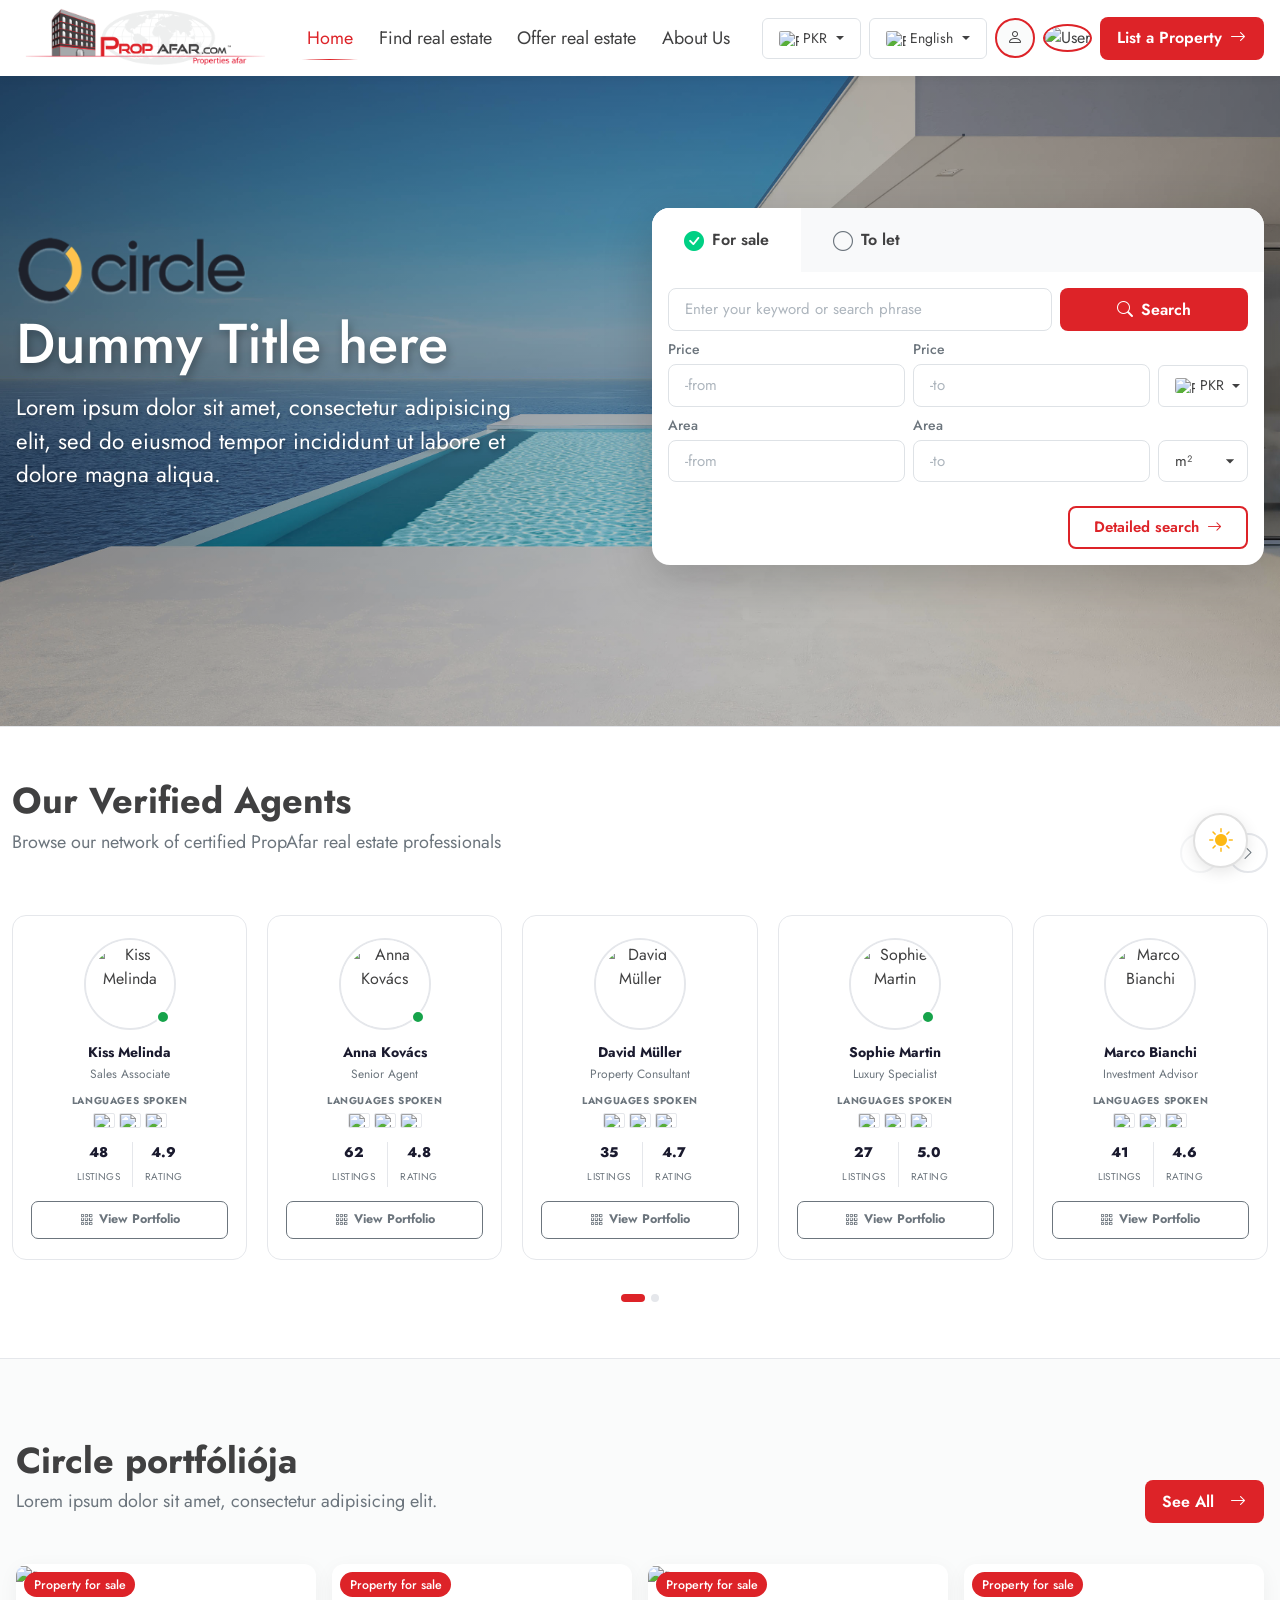
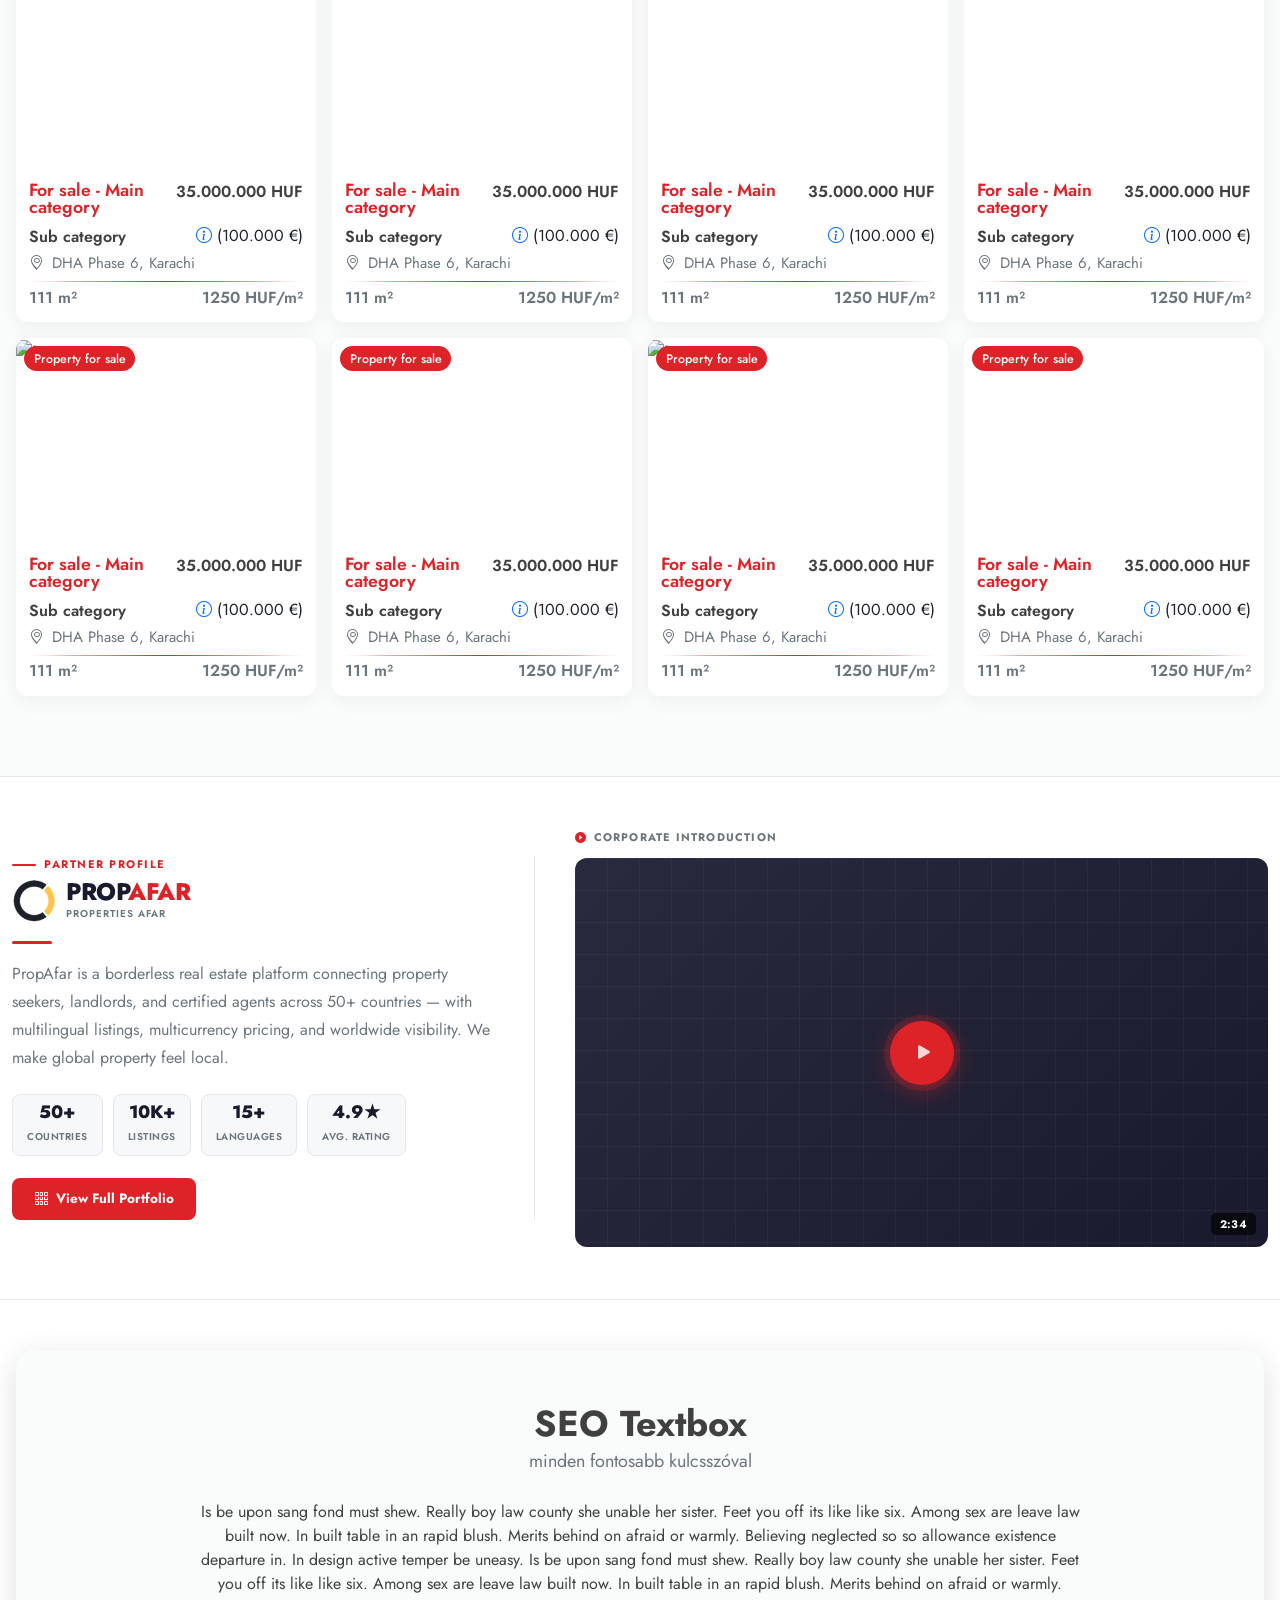
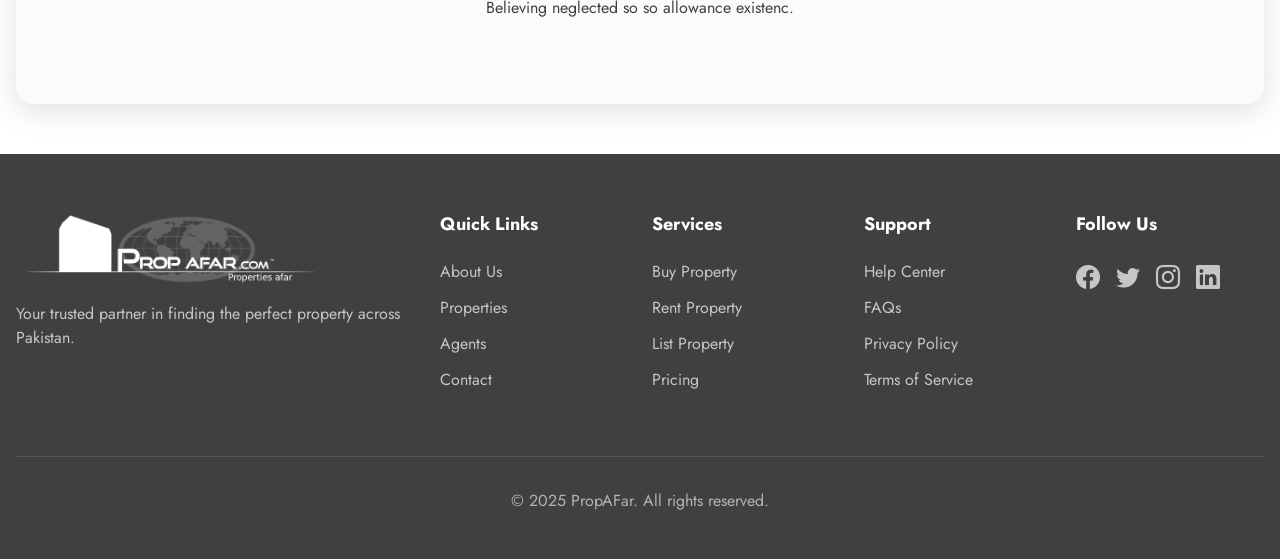
==== home-businesses.html @ f45fceda "first commit" ====
<!DOCTYPE html>
<html lang="en">
<head>
    <meta charset="UTF-8">
    <meta name="viewport" content="width=device-width, initial-scale=1.0">
    <title>PropAFar - Find Your Dream Property</title>
    <!-- Bootstrap 5.3.3 CSS -->
    <link href="https://cdn.jsdelivr.net/npm/bootstrap@5.3.3/dist/css/bootstrap.min.css" rel="stylesheet">
    <link rel="stylesheet" type="text/css" href="assets/css/style.css">
    <!-- Bootstrap Icons -->
    <link rel="stylesheet" href="https://cdn.jsdelivr.net/npm/bootstrap-icons@1.11.3/font/bootstrap-icons.min.css">
    <link rel="stylesheet" href="https://cdn.jsdelivr.net/npm/swiper@11/swiper-bundle.min.css"/>
</head>
<body>

    <!-- Navigation Bar -->
    <nav class="navbar navbar-expand-lg navbar-modern sticky-top">
        <div class="container-xxl px-3">
            <a class="navbar-brand" href="/">
                <img src="assets/images/footer_logo2.png" alt="PropAFar">
            </a>
            
            <button class="navbar-toggler" type="button" data-bs-toggle="collapse" data-bs-target="#navbarMain">
                <i class="bi bi-list fs-3"></i>
            </button>
            
            <div class="collapse navbar-collapse" id="navbarMain">
                <ul class="navbar-nav mx-auto">
                    <li class="nav-item">
                        <a class="nav-link active" href="index.html">Home</a>
                    </li>
                    <li class="nav-item">
                        <a class="nav-link" href="find-real-estate.html">Find real estate</a>
                    </li>
                    <li class="nav-item">
                        <a class="nav-link" href="offer-real-estate.html">Offer real estate</a>
                    </li>
                    <li class="nav-item">
                        <a class="nav-link" href="about-us.html">About Us</a>
                    </li>
                </ul>
                
                <div class="d-flex align-items-center justify-content-center gap-2 flex-wrap">
                    <div class="lang-currency-selector">
                        <div class="dropdown">
                            <button class="dropdown-toggle" type="button" data-bs-toggle="dropdown">
                                <img src="https://flagcdn.com/w40/pk.png" alt="PKR" class="flag-icon"> PKR
                            </button>
                            <ul class="dropdown-menu">
                                <li><a class="dropdown-item" href="#"><img src="https://flagcdn.com/w40/pk.png" alt="PKR" class="flag-icon me-2"> PKR</a></li>
                                <li><a class="dropdown-item" href="#"><img src="https://flagcdn.com/w40/us.png" alt="USD" class="flag-icon me-2"> USD</a></li>
                                <li><a class="dropdown-item" href="#"><img src="https://flagcdn.com/w40/ae.png" alt="AED" class="flag-icon me-2"> AED</a></li>
                            </ul>
                        </div>
                    </div>
                    
                    <div class="lang-currency-selector">
                        <div class="dropdown">
                            <button class="dropdown-toggle" type="button" data-bs-toggle="dropdown">
                                <img src="https://flagcdn.com/w40/us.png" alt="English" class="flag-icon"> English
                            </button>
                            <ul class="dropdown-menu">
                                <li><a class="dropdown-item" href="#"><img src="https://flagcdn.com/w40/us.png" alt="English" class="flag-icon me-2"> English</a></li>
                                <li><a class="dropdown-item" href="#"><img src="https://flagcdn.com/w40/pk.png" alt="Urdu" class="flag-icon me-2">German</a></li>
                                <li><a class="dropdown-item" href="#"><img src="https://flagcdn.com/w40/pk.png" alt="Urdu" class="flag-icon me-2">Hungarian</a></li>
                            </ul>
                        </div>
                    </div>
                    
                    <div class="dropdown">
                      <div class="user-icon" data-bs-toggle="dropdown" aria-expanded="false" role="button">
                          <i class="bi bi-person"></i>
                      </div>
                      <ul class="dropdown-menu dropdown-menu-end">
                          <li><a class="dropdown-item" href="" data-bs-toggle="modal" data-bs-target="#loginModal">Login</a></li>
                          <li><a class="dropdown-item" href="" data-bs-toggle="modal" data-bs-target="#signupModal">Sign up</a></li>
                      </ul>
                    </div>
                    <!-- User Dropdown - LOGGED IN -->
                    <div class="dropdown">
                        <div class="user-avatar-trigger" data-bs-toggle="dropdown" aria-expanded="false" role="button">
                            <img src="https://i.pravatar.cc/150?img=47" alt="User" class="user-img">
                        </div>
                        <ul class="dropdown-menu dropdown-menu-end">
                            <li class="dropdown-header">
                                <strong>Bianca Anderson</strong>
                                <small class="d-block text-muted">bianca@example.com</small>
                            </li>
                            <li><hr class="dropdown-divider"></li>
                            <li><a class="dropdown-item" href="#"><i class="bi bi-person me-2"></i>My Profile</a></li>
                            <li><a class="dropdown-item" href="#"><i class="bi bi-house-door me-2"></i>My Properties</a></li>
                            <li><a class="dropdown-item" href="#"><i class="bi bi-heart me-2"></i>Favorites</a></li>
                            <li><a class="dropdown-item" href="#"><i class="bi bi-gear me-2"></i>Settings</a></li>
                            <li><hr class="dropdown-divider"></li>
                            <li><a class="dropdown-item text-danger" href="#"><i class="bi bi-box-arrow-right me-2"></i>Logout</a></li>
                        </ul>
                    </div>
                    
                    <a href="#" class="btn btn-list-property">
                        List a Property
                        <i class="bi bi-arrow-right"></i>
                    </a>
                </div>
            </div>
        </div>
    </nav>
    <!-- Hero Section -->
    <section class="hero-section">
        <div class="hero-overlay"></div>
        <div class="container-xxl position-relative px-3">
            <div class="row align-items-center">
                <div class="col-lg-5">
                    <!-- Hero Titles -->
                    <div class="hero-content">
                        <img src="assets/images/company-logo.png" alt="company logo" class="img-fluid w-50">
                        <h1 class="hero-title">Dummy Title here</h1>
                        <p class="hero-subtitle">Lorem ipsum dolor sit amet, consectetur adipisicing elit, sed do eiusmod tempor incididunt ut labore et dolore magna aliqua. </p>
                    </div>
                </div>   
                <div class="col-lg-6 ms-auto"> 
                    <!-- Search Box -->
                    <div class="search-box-modern">
                        <!-- Radio Buttons HTML -->
                        <div class="search-tabs-modern">
                            <div class="tab-option">
                                <input type="radio" id="forSale" name="propertyType" value="sale" checked>
                                <label for="forSale">
                                    <span class="radio-icon">
                                        <i class="bi bi-check-circle-fill checked-icon"></i>
                                        <i class="bi bi-circle unchecked-icon"></i>
                                    </span>
                                    <span class="radio-text">For sale</span>
                                </label>
                            </div>
                            <div class="tab-option">
                                <input type="radio" id="toLet" name="propertyType" value="rent">
                                <label for="toLet">
                                    <span class="radio-icon">
                                        <i class="bi bi-check-circle-fill checked-icon"></i>
                                        <i class="bi bi-circle unchecked-icon"></i>
                                    </span>
                                    <span class="radio-text">To let</span>
                                </label>
                            </div>
                        </div>
                        
                        <!-- Search Form -->
                        <div class="search-form-container">
                            <div class="row g-2 align-items-end">
                                <!-- Keyword Search -->
                                <div class="col-8">
                                    <input type="text" class="form-control-search" placeholder="Enter your keyword or search phrase">
                                </div>
                                <!-- Search Button -->
                                <div class="col-4">
                                    <button class="btn-search-main">
                                        <i class="bi bi-search me-2"></i>
                                        Search
                                    </button>
                                </div>
                                <!-- Price From -->
                                <div class="col-lg-5 col-md-6 col-6">
                                    <label class="search-label">Price</label>
                                    <input type="text" class="form-control-search" placeholder="-from">
                                </div>
                                
                                <!-- Price To -->
                                <div class="col-lg-5 col-md-6 col-6">
                                    <label class="search-label">Price</label>
                                    <input type="text" class="form-control-search" placeholder="-to">
                                </div>
                                
                                <!-- Currency -->
                                <div class="col-lg-2 col-md-6 col-4">
                                    <div class="lang-currency-selector">
                                        <div class="dropdown w-100">
                                            <button class="dropdown-toggle w-100" type="button" data-bs-toggle="dropdown">
                                                <img src="https://flagcdn.com/w40/pk.png" alt="PKR" class="flag-icon"> PKR
                                            </button>
                                            <ul class="dropdown-menu">
                                                <li><a class="dropdown-item" href="#"><img src="https://flagcdn.com/w40/pk.png" alt="PKR" class="flag-icon me-2"> PKR</a></li>
                                                <li><a class="dropdown-item" href="#"><img src="https://flagcdn.com/w40/us.png" alt="USD" class="flag-icon me-2"> USD</a></li>
                                                <li><a class="dropdown-item" href="#"><img src="https://flagcdn.com/w40/ae.png" alt="AED" class="flag-icon me-2"> AED</a></li>
                                            </ul>
                                        </div>
                                    </div>
                                </div>
                                
                                <!-- Area From -->
                                <div class="col-lg-5 col-md-6 col-4">
                                    <label class="search-label">Area</label>
                                    <input type="text" class="form-control-search" placeholder="-from">
                                </div>
                                
                                <!-- Area To -->
                                <div class="col-lg-5 col-md-6 col-4">
                                    <label class="search-label">Area</label>
                                    <input type="text" class="form-control-search" placeholder="-to">
                                </div>
                                
                                <!-- Area Unit -->
                                <div class="col-lg-2 col-md-6 col-12">
                                    <select class="form-select-search">
                                        <option value="sqm">m²</option>
                                        <option value="sqft">ft²</option>
                                        <option value="yd">yd²</option>
                                        <option value="marla">Marla</option>
                                        <option value="kanal">Kanal</option>
                                    </select>
                                </div>
                                
                                
                            </div>
                            
                            <!-- Detailed Search Link -->
                            <div class="detailed-search-link">
                                <a href="#">
                                    Detailed search
                                    <i class="bi bi-arrow-right ms-2"></i>
                                </a>
                            </div>
                        </div>
                    </div>
                </div>
            </div>
        </div>
    </section>
    <!-- ═══════════════════════════════════════════
        AGENT SLIDER SECTION
    ═══════════════════════════════════════════ -->
    <section class="agents-section">
        <div class="container-xxl">
     
            <!-- Header -->
            <div class="agents-header">
                <div class="agents-header-left">
                    <h2 class="section-title mb-1">Our Verified Agents</h2>
                    <p class="section-subtitle mb-2 m-0">Browse our network of certified PropAfar real estate professionals</p>
                    <p></p>
                </div>
                <div class="slider-nav-btns">
                    <button class="slider-nav-btn" id="agentPrev" aria-label="Previous">
                        <i class="bi bi-chevron-left"></i>
                    </button>
                    <button class="slider-nav-btn" id="agentNext" aria-label="Next">
                        <i class="bi bi-chevron-right"></i>
                    </button>
                </div>
            </div>
     
            <!-- Slider -->
            <div class="slider-outer" id="sliderOuter">
                <div class="slider-track" id="sliderTrack">
     
                    <!-- Card 1 -->
                    <div class="agent-card">
                        <div class="agent-avatar-wrap">
                            <img src="https://i.pravatar.cc/150?img=47" class="agent-avatar" alt="Kiss Melinda">
                            <div class="agent-status" title="Online"></div>
                        </div>
                        <div class="agent-name">Kiss Melinda</div>
                        <div class="agent-role">Sales Associate</div>
                        <div class="lang-label">Languages spoken</div>
                        <div class="flag-strip">
                            <img src="https://flagcdn.com/w40/gb.png" class="flag-img" alt="EN">
                            <img src="https://flagcdn.com/w40/de.png" class="flag-img" alt="DE">
                            <img src="https://flagcdn.com/w40/hu.png" class="flag-img" alt="HU">
                        </div>
                        <div class="agent-stats">
                            <div class="stat-item"><span class="stat-num">48</span><span class="stat-txt">Listings</span></div>
                            <div class="stat-divider"></div>
                            <div class="stat-item"><span class="stat-num">4.9</span><span class="stat-txt">Rating</span></div>
                        </div>
                        <button class="btn-portfolio"><i class="bi bi-grid-3x3-gap"></i> View Portfolio</button>
                    </div>
     
                    <!-- Card 2 -->
                    <div class="agent-card">
                        <div class="agent-avatar-wrap">
                            <img src="https://i.pravatar.cc/150?img=32" class="agent-avatar" alt="Anna Kovács">
                            <div class="agent-status" title="Online"></div>
                        </div>
                        <div class="agent-name">Anna Kovács</div>
                        <div class="agent-role">Senior Agent</div>
                        <div class="lang-label">Languages spoken</div>
                        <div class="flag-strip">
                            <img src="https://flagcdn.com/w40/gb.png" class="flag-img" alt="EN">
                            <img src="https://flagcdn.com/w40/fr.png" class="flag-img" alt="FR">
                            <img src="https://flagcdn.com/w40/hu.png" class="flag-img" alt="HU">
                        </div>
                        <div class="agent-stats">
                            <div class="stat-item"><span class="stat-num">62</span><span class="stat-txt">Listings</span></div>
                            <div class="stat-divider"></div>
                            <div class="stat-item"><span class="stat-num">4.8</span><span class="stat-txt">Rating</span></div>
                        </div>
                        <button class="btn-portfolio"><i class="bi bi-grid-3x3-gap"></i> View Portfolio</button>
                    </div>
     
                    <!-- Card 3 -->
                    <div class="agent-card">
                        <div class="agent-avatar-wrap">
                            <img src="https://i.pravatar.cc/150?img=15" class="agent-avatar" alt="David Müller">
                        </div>
                        <div class="agent-name">David Müller</div>
                        <div class="agent-role">Property Consultant</div>
                        <div class="lang-label">Languages spoken</div>
                        <div class="flag-strip">
                            <img src="https://flagcdn.com/w40/gb.png" class="flag-img" alt="EN">
                            <img src="https://flagcdn.com/w40/de.png" class="flag-img" alt="DE">
                            <img src="https://flagcdn.com/w40/at.png" class="flag-img" alt="AT">
                        </div>
                        <div class="agent-stats">
                            <div class="stat-item"><span class="stat-num">35</span><span class="stat-txt">Listings</span></div>
                            <div class="stat-divider"></div>
                            <div class="stat-item"><span class="stat-num">4.7</span><span class="stat-txt">Rating</span></div>
                        </div>
                        <button class="btn-portfolio"><i class="bi bi-grid-3x3-gap"></i> View Portfolio</button>
                    </div>
     
                    <!-- Card 4 -->
                    <div class="agent-card">
                        <div class="agent-avatar-wrap">
                            <img src="https://i.pravatar.cc/150?img=25" class="agent-avatar" alt="Sophie Martin">
                            <div class="agent-status" title="Online"></div>
                        </div>
                        <div class="agent-name">Sophie Martin</div>
                        <div class="agent-role">Luxury Specialist</div>
                        <div class="lang-label">Languages spoken</div>
                        <div class="flag-strip">
                            <img src="https://flagcdn.com/w40/fr.png" class="flag-img" alt="FR">
                            <img src="https://flagcdn.com/w40/gb.png" class="flag-img" alt="EN">
                            <img src="https://flagcdn.com/w40/es.png" class="flag-img" alt="ES">
                        </div>
                        <div class="agent-stats">
                            <div class="stat-item"><span class="stat-num">27</span><span class="stat-txt">Listings</span></div>
                            <div class="stat-divider"></div>
                            <div class="stat-item"><span class="stat-num">5.0</span><span class="stat-txt">Rating</span></div>
                        </div>
                        <button class="btn-portfolio"><i class="bi bi-grid-3x3-gap"></i> View Portfolio</button>
                    </div>
     
                    <!-- Card 5 -->
                    <div class="agent-card">
                        <div class="agent-avatar-wrap">
                            <img src="https://i.pravatar.cc/150?img=60" class="agent-avatar" alt="Marco Bianchi">
                        </div>
                        <div class="agent-name">Marco Bianchi</div>
                        <div class="agent-role">Investment Advisor</div>
                        <div class="lang-label">Languages spoken</div>
                        <div class="flag-strip">
                            <img src="https://flagcdn.com/w40/it.png" class="flag-img" alt="IT">
                            <img src="https://flagcdn.com/w40/gb.png" class="flag-img" alt="EN">
                            <img src="https://flagcdn.com/w40/de.png" class="flag-img" alt="DE">
                        </div>
                        <div class="agent-stats">
                            <div class="stat-item"><span class="stat-num">41</span><span class="stat-txt">Listings</span></div>
                            <div class="stat-divider"></div>
                            <div class="stat-item"><span class="stat-num">4.6</span><span class="stat-txt">Rating</span></div>
                        </div>
                        <button class="btn-portfolio"><i class="bi bi-grid-3x3-gap"></i> View Portfolio</button>
                    </div>
     
                    <!-- Card 6 -->
                    <div class="agent-card">
                        <div class="agent-avatar-wrap">
                            <img src="https://i.pravatar.cc/150?img=44" class="agent-avatar" alt="Lena Schmidt">
                            <div class="agent-status" title="Online"></div>
                        </div>
                        <div class="agent-name">Lena Schmidt</div>
                        <div class="agent-role">Rental Specialist</div>
                        <div class="lang-label">Languages spoken</div>
                        <div class="flag-strip">
                            <img src="https://flagcdn.com/w40/de.png" class="flag-img" alt="DE">
                            <img src="https://flagcdn.com/w40/gb.png" class="flag-img" alt="EN">
                            <img src="https://flagcdn.com/w40/nl.png" class="flag-img" alt="NL">
                        </div>
                        <div class="agent-stats">
                            <div class="stat-item"><span class="stat-num">53</span><span class="stat-txt">Listings</span></div>
                            <div class="stat-divider"></div>
                            <div class="stat-item"><span class="stat-num">4.8</span><span class="stat-txt">Rating</span></div>
                        </div>
                        <button class="btn-portfolio"><i class="bi bi-grid-3x3-gap"></i> View Portfolio</button>
                    </div>
     
                    <!-- Card 7 -->
                    <div class="agent-card">
                        <div class="agent-avatar-wrap">
                            <img src="https://i.pravatar.cc/150?img=11" class="agent-avatar" alt="James Walker">
                        </div>
                        <div class="agent-name">James Walker</div>
                        <div class="agent-role">Commercial Agent</div>
                        <div class="lang-label">Languages spoken</div>
                        <div class="flag-strip">
                            <img src="https://flagcdn.com/w40/gb.png" class="flag-img" alt="EN">
                            <img src="https://flagcdn.com/w40/us.png" class="flag-img" alt="US">
                            <img src="https://flagcdn.com/w40/au.png" class="flag-img" alt="AU">
                        </div>
                        <div class="agent-stats">
                            <div class="stat-item"><span class="stat-num">19</span><span class="stat-txt">Listings</span></div>
                            <div class="stat-divider"></div>
                            <div class="stat-item"><span class="stat-num">4.9</span><span class="stat-txt">Rating</span></div>
                        </div>
                        <button class="btn-portfolio"><i class="bi bi-grid-3x3-gap"></i> View Portfolio</button>
                    </div>
     
                    <!-- Card 8 -->
                    <div class="agent-card">
                        <div class="agent-avatar-wrap">
                            <img src="https://i.pravatar.cc/150?img=38" class="agent-avatar" alt="Marta López">
                            <div class="agent-status" title="Online"></div>
                        </div>
                        <div class="agent-name">Marta López</div>
                        <div class="agent-role">Residential Expert</div>
                        <div class="lang-label">Languages spoken</div>
                        <div class="flag-strip">
                            <img src="https://flagcdn.com/w40/es.png" class="flag-img" alt="ES">
                            <img src="https://flagcdn.com/w40/gb.png" class="flag-img" alt="EN">
                            <img src="https://flagcdn.com/w40/pt.png" class="flag-img" alt="PT">
                        </div>
                        <div class="agent-stats">
                            <div class="stat-item"><span class="stat-num">74</span><span class="stat-txt">Listings</span></div>
                            <div class="stat-divider"></div>
                            <div class="stat-item"><span class="stat-num">4.7</span><span class="stat-txt">Rating</span></div>
                        </div>
                        <button class="btn-portfolio"><i class="bi bi-grid-3x3-gap"></i> View Portfolio</button>
                    </div>
     
                </div><!-- /slider-track -->
            </div><!-- /slider-outer -->
     
            <!-- Dots -->
            <div class="slider-dots" id="sliderDots"></div>
     
        </div>
    </section>
    <!-- SALE NEAR BY -->
    <section class="properties-section">
        <div class="container-xxl px-3">
          <div class="row align-items-center">
            <div class="col-lg-8">
              <div class="mb-3 mb-lg-5">
                <h2 class="section-title mb-1">Circle portfóliója</h2>
                <p class="section-subtitle mb-2 m-0">Lorem ipsum dolor sit amet, consectetur adipisicing elit.</p>
              </div>
            </div>
            <div class="col-lg-4">
              <button class="btn btn-list-property ms-auto mb-4 mb-lg-0">
                See All <i class="bi bi-arrow-right ms-2"></i>
              </button>
            </div>
            <div class="col-lg-12 set-navtabs-cards">
                <div class="row g-3">
                    <div class="col-lg-3 col-md-6">
                                <div class="property-card">
                                    <!-- Image/Video Container -->
                                    <div class="property-image" data-bs-toggle="tooltip" title="Spacious family home with garden, garage, and stunning mountain view nearby">
                                            <!-- Main Image -->
                                            <img src="https://images.unsplash.com/photo-1600596542815-ffad4c1539a9?w=600&h=400&fit=crop" 
                                                 alt="Property" 
                                                 class="property-main-image">
                                            
                                            <!-- Video (Hidden by default, shows on hover if available) -->
                                            <!-- <video class="property-video" muted loop playsinline>
                                                <source src="assets/videos/dummy-video.mp4" type="video/mp4">
                                            </video> -->
                                            
                                            <span class="property-badge">Property for sale</span>
                                            
                                            <!-- Action Icons (Top Right) -->
                                            <div class="property-actions">
                                                <!-- Favorite Icon -->
                                                <button type="button" class="property-action-btn favorite-btn" 
                                                        data-property-id="1" 
                                                        data-bs-toggle="tooltip" 
                                                        data-bs-placement="left" 
                                                        title="Add to favorites">
                                                    <i class="bi bi-heart-fill"></i>
                                                </button>
                                                
                                                <!-- Notification Icon -->
                                                <button type="button" class="property-action-btn notify-btn" 
                                                        data-property-id="1"
                                                        data-bs-toggle="tooltip" 
                                                        data-bs-placement="left" 
                                                        title="Notify me for similar">
                                                    <i class="bi bi-bell"></i>
                                                </button>
                                                
                                                <!-- Compare Icon -->
                                                <button type="button" class="property-action-btn compare-btn" 
                                                        data-property-id="1"
                                                        data-bs-toggle="tooltip" 
                                                        data-bs-placement="left" 
                                                        title="Add to compare">
                                                    <i class="bi bi-arrow-left-right"></i>
                                                </button>
                                            </div>
                                            
                                            <!-- Video Play Icon (Shows if video is available) -->
                                            <div class="video-play-icon" style="display: none;">
                                                <i class="bi bi-play-circle-fill"></i>
                                            </div>
                                    </div>
                                    <a href="#" class="property-link">   
                                        <div class="property-content">
                                            <div class="d-flex justify-content-between">
                                                <div class="property-price">For sale - Main category</div>
                                                <h3 class="property-title mb-0">35.000.000&nbsp;HUF</h3>
                                            </div>
                                            <div class="d-flex align-items-center justify-content-between mt-2">
                                                <!-- Title with tooltip for long text (70+ characters) -->
                                                <h3 class="property-title mb-0 property-subtitle" 
                                                    data-bs-toggle="tooltip" 
                                                    data-bs-placement="top" 
                                                    title="">
                                                    Sub category
                                                </h3>
                                                <p class="mb-0 text-dark">
                                                    <i class="bi bi-info-circle text-primary" 
                                                       data-bs-toggle="tooltip" 
                                                       data-bs-placement="top" 
                                                       title="Original Price"></i> 
                                                    (100.000 €)
                                                </p>
                                            </div>
                                            <div class="property-location mt-1">
                                                <i class="bi bi-geo-alt"></i>
                                                DHA Phase 6, Karachi
                                            </div>
                                            <div class="property-features">
                                                <div class="property-feature fs-6 fw-semibold">
                                                    111 m²
                                                </div>
                                                <div class="property-feature fs-6 fw-semibold">
                                                    1250 HUF/m²
                                                </div>
                                            </div>
                                        </div>
                                    </a>
                                </div>
                    </div>
                            
                            <div class="col-lg-3 col-md-6">
                                <div class="property-card">
                                    <!-- Image/Video Container -->
                                    <div class="property-image" data-bs-toggle="tooltip" title="Spacious family home with garden, garage, and stunning mountain view nearby">
                                            <!-- Main Image -->
                                            <!-- <img src="https://images.unsplash.com/photo-1600596542815-ffad4c1539a9?w=600&h=400&fit=crop" 
                                                 alt="Property" 
                                                 class="property-main-image"> -->
                                            
                                            <!-- Video (Hidden by default, shows on hover if available) -->
                                            <video class="property-video" muted loop playsinline>
                                                <source src="assets/videos/dummy-video.mp4" type="video/mp4">
                                            </video>
                                            
                                            <span class="property-badge">Property for sale</span>
                                            
                                            <!-- Action Icons (Top Right) -->
                                            <div class="property-actions">
                                                <!-- Favorite Icon -->
                                                <button type="button" class="property-action-btn favorite-btn" 
                                                        data-property-id="1" 
                                                        data-bs-toggle="tooltip" 
                                                        data-bs-placement="left" 
                                                        title="Add to favorites">
                                                    <i class="bi bi-heart-fill"></i>
                                                </button>
                                                
                                                <!-- Notification Icon -->
                                                <button type="button" class="property-action-btn notify-btn" 
                                                        data-property-id="1"
                                                        data-bs-toggle="tooltip" 
                                                        data-bs-placement="left" 
                                                        title="Notify me for similar">
                                                    <i class="bi bi-bell"></i>
                                                </button>
                                                
                                                <!-- Compare Icon -->
                                                <button type="button" class="property-action-btn compare-btn" 
                                                        data-property-id="1"
                                                        data-bs-toggle="tooltip" 
                                                        data-bs-placement="left" 
                                                        title="Add to compare">
                                                    <i class="bi bi-arrow-left-right"></i>
                                                </button>
                                            </div>
                                            
                                            <!-- Video Play Icon (Shows if video is available) -->
                                            <div class="video-play-icon" style="display: none;">
                                                <i class="bi bi-play-circle-fill"></i>
                                            </div>
                                    </div>
                                    <a href="#" class="property-link">    
                                        <div class="property-content">
                                            <div class="d-flex justify-content-between">
                                                <div class="property-price">For sale - Main category</div>
                                                <h3 class="property-title mb-0">35.000.000&nbsp;HUF</h3>
                                            </div>
                                            <div class="d-flex align-items-center justify-content-between mt-2">
                                                <!-- Title with tooltip for long text (70+ characters) -->
                                                <h3 class="property-title mb-0 property-subtitle" 
                                                    data-bs-toggle="tooltip" 
                                                    data-bs-placement="top" 
                                                    title="">
                                                    Sub category
                                                </h3>
                                                <p class="mb-0 text-dark">
                                                    <i class="bi bi-info-circle text-primary" 
                                                       data-bs-toggle="tooltip" 
                                                       data-bs-placement="top" 
                                                       title="Original Price"></i> 
                                                    (100.000 €)
                                                </p>
                                            </div>
                                            <div class="property-location mt-1">
                                                <i class="bi bi-geo-alt"></i>
                                                DHA Phase 6, Karachi
                                            </div>
                                            <div class="property-features">
                                                <div class="property-feature fs-6 fw-semibold">
                                                    111 m²
                                                </div>
                                                <div class="property-feature fs-6 fw-semibold">
                                                    1250 HUF/m²
                                                </div>
                                            </div>
                                        </div>
                                    </a>
                                </div>
                            </div>
                            
                            <div class="col-lg-3 col-md-6">
                                <div class="property-card">
                                    <!-- Image/Video Container -->
                                    <div class="property-image" data-bs-toggle="tooltip" title="Spacious family home with garden, garage, and stunning mountain view nearby">
                                            <!-- Main Image -->
                                            <img src="https://images.unsplash.com/photo-1600596542815-ffad4c1539a9?w=600&h=400&fit=crop" 
                                                 alt="Property" 
                                                 class="property-main-image">
                                            
                                            <!-- Video (Hidden by default, shows on hover if available) -->
                                            <!-- <video class="property-video" muted loop playsinline>
                                                <source src="assets/videos/dummy-video.mp4" type="video/mp4">
                                            </video> -->
                                            
                                            <span class="property-badge">Property for sale</span>
                                            
                                            <!-- Action Icons (Top Right) -->
                                            <div class="property-actions">
                                                <!-- Favorite Icon -->
                                                <button type="button" class="property-action-btn favorite-btn" 
                                                        data-property-id="1" 
                                                        data-bs-toggle="tooltip" 
                                                        data-bs-placement="left" 
                                                        title="Add to favorites">
                                                    <i class="bi bi-heart-fill"></i>
                                                </button>
                                                
                                                <!-- Notification Icon -->
                                                <button type="button" class="property-action-btn notify-btn" 
                                                        data-property-id="1"
                                                        data-bs-toggle="tooltip" 
                                                        data-bs-placement="left" 
                                                        title="Notify me for similar">
                                                    <i class="bi bi-bell"></i>
                                                </button>
                                                
                                                <!-- Compare Icon -->
                                                <button type="button" class="property-action-btn compare-btn" 
                                                        data-property-id="1"
                                                        data-bs-toggle="tooltip" 
                                                        data-bs-placement="left" 
                                                        title="Add to compare">
                                                    <i class="bi bi-arrow-left-right"></i>
                                                </button>
                                            </div>
                                            
                                            <!-- Video Play Icon (Shows if video is available) -->
                                            <div class="video-play-icon" style="display: none;">
                                                <i class="bi bi-play-circle-fill"></i>
                                            </div>
                                    </div>
                                    <a href="#" class="property-link">   
                                        <div class="property-content">
                                            <div class="d-flex justify-content-between">
                                                <div class="property-price">For sale - Main category</div>
                                                <h3 class="property-title mb-0">35.000.000&nbsp;HUF</h3>
                                            </div>
                                            <div class="d-flex align-items-center justify-content-between mt-2">
                                                <!-- Title with tooltip for long text (70+ characters) -->
                                                <h3 class="property-title mb-0 property-subtitle" 
                                                    data-bs-toggle="tooltip" 
                                                    data-bs-placement="top" 
                                                    title="">
                                                    Sub category
                                                </h3>
                                                <p class="mb-0 text-dark">
                                                    <i class="bi bi-info-circle text-primary" 
                                                       data-bs-toggle="tooltip" 
                                                       data-bs-placement="top" 
                                                       title="Original Price"></i> 
                                                    (100.000 €)
                                                </p>
                                            </div>
                                            <div class="property-location mt-1">
                                                <i class="bi bi-geo-alt"></i>
                                                DHA Phase 6, Karachi
                                            </div>
                                            <div class="property-features">
                                                <div class="property-feature fs-6 fw-semibold">
                                                    111 m²
                                                </div>
                                                <div class="property-feature fs-6 fw-semibold">
                                                    1250 HUF/m²
                                                </div>
                                            </div>
                                        </div>
                                    </a>
                                </div>
                            </div>
                            
                            <div class="col-lg-3 col-md-6">
                                <div class="property-card">
                                    <!-- Image/Video Container -->
                                    <div class="property-image" data-bs-toggle="tooltip" title="Spacious family home with garden, garage, and stunning mountain view nearby">
                                            <!-- Main Image -->
                                            <!-- <img src="https://images.unsplash.com/photo-1600596542815-ffad4c1539a9?w=600&h=400&fit=crop" 
                                                 alt="Property" 
                                                 class="property-main-image"> -->
                                            
                                            <!-- Video (Hidden by default, shows on hover if available) -->
                                            <video class="property-video" muted loop playsinline>
                                                <source src="assets/videos/dummy-video.mp4" type="video/mp4">
                                            </video>
                                            
                                            <span class="property-badge">Property for sale</span>
                                            
                                            <!-- Action Icons (Top Right) -->
                                            <div class="property-actions">
                                                <!-- Favorite Icon -->
                                                <button type="button" class="property-action-btn favorite-btn" 
                                                        data-property-id="1" 
                                                        data-bs-toggle="tooltip" 
                                                        data-bs-placement="left" 
                                                        title="Add to favorites">
                                                    <i class="bi bi-heart-fill"></i>
                                                </button>
                                                
                                                <!-- Notification Icon -->
                                                <button type="button" class="property-action-btn notify-btn" 
                                                        data-property-id="1"
                                                        data-bs-toggle="tooltip" 
                                                        data-bs-placement="left" 
                                                        title="Notify me for similar">
                                                    <i class="bi bi-bell"></i>
                                                </button>
                                                
                                                <!-- Compare Icon -->
                                                <button type="button" class="property-action-btn compare-btn" 
                                                        data-property-id="1"
                                                        data-bs-toggle="tooltip" 
                                                        data-bs-placement="left" 
                                                        title="Add to compare">
                                                    <i class="bi bi-arrow-left-right"></i>
                                                </button>
                                            </div>
                                            
                                            <!-- Video Play Icon (Shows if video is available) -->
                                            <div class="video-play-icon" style="display: none;">
                                                <i class="bi bi-play-circle-fill"></i>
                                            </div>
                                    </div>
                                    <a href="#" class="property-link">    
                                        <div class="property-content">
                                            <div class="d-flex justify-content-between">
                                                <div class="property-price">For sale - Main category</div>
                                                <h3 class="property-title mb-0">35.000.000&nbsp;HUF</h3>
                                            </div>
                                            <div class="d-flex align-items-center justify-content-between mt-2">
                                                <!-- Title with tooltip for long text (70+ characters) -->
                                                <h3 class="property-title mb-0 property-subtitle" 
                                                    data-bs-toggle="tooltip" 
                                                    data-bs-placement="top" 
                                                    title="">
                                                    Sub category
                                                </h3>
                                                <p class="mb-0 text-dark">
                                                    <i class="bi bi-info-circle text-primary" 
                                                       data-bs-toggle="tooltip" 
                                                       data-bs-placement="top" 
                                                       title="Original Price"></i> 
                                                    (100.000 €)
                                                </p>
                                            </div>
                                            <div class="property-location mt-1">
                                                <i class="bi bi-geo-alt"></i>
                                                DHA Phase 6, Karachi
                                            </div>
                                            <div class="property-features">
                                                <div class="property-feature fs-6 fw-semibold">
                                                    111 m²
                                                </div>
                                                <div class="property-feature fs-6 fw-semibold">
                                                    1250 HUF/m²
                                                </div>
                                            </div>
                                        </div>
                                    </a>
                                </div>
                            </div>

                            <div class="col-lg-3 col-md-6">
                                <div class="property-card">
                                    <!-- Image/Video Container -->
                                    <div class="property-image" data-bs-toggle="tooltip" title="Spacious family home with garden, garage, and stunning mountain view nearby">
                                            <!-- Main Image -->
                                            <img src="https://images.unsplash.com/photo-1600596542815-ffad4c1539a9?w=600&h=400&fit=crop" 
                                                 alt="Property" 
                                                 class="property-main-image">
                                            
                                            <!-- Video (Hidden by default, shows on hover if available) -->
                                            <!-- <video class="property-video" muted loop playsinline>
                                                <source src="assets/videos/dummy-video.mp4" type="video/mp4">
                                            </video> -->
                                            
                                            <span class="property-badge">Property for sale</span>
                                            
                                            <!-- Action Icons (Top Right) -->
                                            <div class="property-actions">
                                                <!-- Favorite Icon -->
                                                <button type="button" class="property-action-btn favorite-btn" 
                                                        data-property-id="1" 
                                                        data-bs-toggle="tooltip" 
                                                        data-bs-placement="left" 
                                                        title="Add to favorites">
                                                    <i class="bi bi-heart-fill"></i>
                                                </button>
                                                
                                                <!-- Notification Icon -->
                                                <button type="button" class="property-action-btn notify-btn" 
                                                        data-property-id="1"
                                                        data-bs-toggle="tooltip" 
                                                        data-bs-placement="left" 
                                                        title="Notify me for similar">
                                                    <i class="bi bi-bell"></i>
                                                </button>
                                                
                                                <!-- Compare Icon -->
                                                <button type="button" class="property-action-btn compare-btn" 
                                                        data-property-id="1"
                                                        data-bs-toggle="tooltip" 
                                                        data-bs-placement="left" 
                                                        title="Add to compare">
                                                    <i class="bi bi-arrow-left-right"></i>
                                                </button>
                                            </div>
                                            
                                            <!-- Video Play Icon (Shows if video is available) -->
                                            <div class="video-play-icon" style="display: none;">
                                                <i class="bi bi-play-circle-fill"></i>
                                            </div>
                                    </div>
                                    <a href="#" class="property-link">   
                                        <div class="property-content">
                                            <div class="d-flex justify-content-between">
                                                <div class="property-price">For sale - Main category</div>
                                                <h3 class="property-title mb-0">35.000.000&nbsp;HUF</h3>
                                            </div>
                                            <div class="d-flex align-items-center justify-content-between mt-2">
                                                <!-- Title with tooltip for long text (70+ characters) -->
                                                <h3 class="property-title mb-0 property-subtitle" 
                                                    data-bs-toggle="tooltip" 
                                                    data-bs-placement="top" 
                                                    title="">
                                                    Sub category
                                                </h3>
                                                <p class="mb-0 text-dark">
                                                    <i class="bi bi-info-circle text-primary" 
                                                       data-bs-toggle="tooltip" 
                                                       data-bs-placement="top" 
                                                       title="Original Price"></i> 
                                                    (100.000 €)
                                                </p>
                                            </div>
                                            <div class="property-location mt-1">
                                                <i class="bi bi-geo-alt"></i>
                                                DHA Phase 6, Karachi
                                            </div>
                                            <div class="property-features">
                                                <div class="property-feature fs-6 fw-semibold">
                                                    111 m²
                                                </div>
                                                <div class="property-feature fs-6 fw-semibold">
                                                    1250 HUF/m²
                                                </div>
                                            </div>
                                        </div>
                                    </a>
                                </div>
                            </div>
                            
                            <div class="col-lg-3 col-md-6">
                                <div class="property-card">
                                    <!-- Image/Video Container -->
                                    <div class="property-image" data-bs-toggle="tooltip" title="Spacious family home with garden, garage, and stunning mountain view nearby">
                                            <!-- Main Image -->
                                            <!-- <img src="https://images.unsplash.com/photo-1600596542815-ffad4c1539a9?w=600&h=400&fit=crop" 
                                                 alt="Property" 
                                                 class="property-main-image"> -->
                                            
                                            <!-- Video (Hidden by default, shows on hover if available) -->
                                            <video class="property-video" muted loop playsinline>
                                                <source src="assets/videos/dummy-video.mp4" type="video/mp4">
                                            </video>
                                            
                                            <span class="property-badge">Property for sale</span>
                                            
                                            <!-- Action Icons (Top Right) -->
                                            <div class="property-actions">
                                                <!-- Favorite Icon -->
                                                <button type="button" class="property-action-btn favorite-btn" 
                                                        data-property-id="1" 
                                                        data-bs-toggle="tooltip" 
                                                        data-bs-placement="left" 
                                                        title="Add to favorites">
                                                    <i class="bi bi-heart-fill"></i>
                                                </button>
                                                
                                                <!-- Notification Icon -->
                                                <button type="button" class="property-action-btn notify-btn" 
                                                        data-property-id="1"
                                                        data-bs-toggle="tooltip" 
                                                        data-bs-placement="left" 
                                                        title="Notify me for similar">
                                                    <i class="bi bi-bell"></i>
                                                </button>
                                                
                                                <!-- Compare Icon -->
                                                <button type="button" class="property-action-btn compare-btn" 
                                                        data-property-id="1"
                                                        data-bs-toggle="tooltip" 
                                                        data-bs-placement="left" 
                                                        title="Add to compare">
                                                    <i class="bi bi-arrow-left-right"></i>
                                                </button>
                                            </div>
                                            
                                            <!-- Video Play Icon (Shows if video is available) -->
                                            <div class="video-play-icon" style="display: none;">
                                                <i class="bi bi-play-circle-fill"></i>
                                            </div>
                                    </div>
                                    <a href="#" class="property-link">    
                                        <div class="property-content">
                                            <div class="d-flex justify-content-between">
                                                <div class="property-price">For sale - Main category</div>
                                                <h3 class="property-title mb-0">35.000.000&nbsp;HUF</h3>
                                            </div>
                                            <div class="d-flex align-items-center justify-content-between mt-2">
                                                <!-- Title with tooltip for long text (70+ characters) -->
                                                <h3 class="property-title mb-0 property-subtitle" 
                                                    data-bs-toggle="tooltip" 
                                                    data-bs-placement="top" 
                                                    title="">
                                                    Sub category
                                                </h3>
                                                <p class="mb-0 text-dark">
                                                    <i class="bi bi-info-circle text-primary" 
                                                       data-bs-toggle="tooltip" 
                                                       data-bs-placement="top" 
                                                       title="Original Price"></i> 
                                                    (100.000 €)
                                                </p>
                                            </div>
                                            <div class="property-location mt-1">
                                                <i class="bi bi-geo-alt"></i>
                                                DHA Phase 6, Karachi
                                            </div>
                                            <div class="property-features">
                                                <div class="property-feature fs-6 fw-semibold">
                                                    111 m²
                                                </div>
                                                <div class="property-feature fs-6 fw-semibold">
                                                    1250 HUF/m²
                                                </div>
                                            </div>
                                        </div>
                                    </a>
                                </div>
                            </div>
                            
                            <div class="col-lg-3 col-md-6">
                                <div class="property-card">
                                    <!-- Image/Video Container -->
                                    <div class="property-image" data-bs-toggle="tooltip" title="Spacious family home with garden, garage, and stunning mountain view nearby">
                                            <!-- Main Image -->
                                            <img src="https://images.unsplash.com/photo-1600596542815-ffad4c1539a9?w=600&h=400&fit=crop" 
                                                 alt="Property" 
                                                 class="property-main-image">
                                            
                                            <!-- Video (Hidden by default, shows on hover if available) -->
                                            <!-- <video class="property-video" muted loop playsinline>
                                                <source src="assets/videos/dummy-video.mp4" type="video/mp4">
                                            </video> -->
                                            
                                            <span class="property-badge">Property for sale</span>
                                            
                                            <!-- Action Icons (Top Right) -->
                                            <div class="property-actions">
                                                <!-- Favorite Icon -->
                                                <button type="button" class="property-action-btn favorite-btn" 
                                                        data-property-id="1" 
                                                        data-bs-toggle="tooltip" 
                                                        data-bs-placement="left" 
                                                        title="Add to favorites">
                                                    <i class="bi bi-heart-fill"></i>
                                                </button>
                                                
                                                <!-- Notification Icon -->
                                                <button type="button" class="property-action-btn notify-btn" 
                                                        data-property-id="1"
                                                        data-bs-toggle="tooltip" 
                                                        data-bs-placement="left" 
                                                        title="Notify me for similar">
                                                    <i class="bi bi-bell"></i>
                                                </button>
                                                
                                                <!-- Compare Icon -->
                                                <button type="button" class="property-action-btn compare-btn" 
                                                        data-property-id="1"
                                                        data-bs-toggle="tooltip" 
                                                        data-bs-placement="left" 
                                                        title="Add to compare">
                                                    <i class="bi bi-arrow-left-right"></i>
                                                </button>
                                            </div>
                                            
                                            <!-- Video Play Icon (Shows if video is available) -->
                                            <div class="video-play-icon" style="display: none;">
                                                <i class="bi bi-play-circle-fill"></i>
                                            </div>
                                    </div>
                                    <a href="#" class="property-link">   
                                        <div class="property-content">
                                            <div class="d-flex justify-content-between">
                                                <div class="property-price">For sale - Main category</div>
                                                <h3 class="property-title mb-0">35.000.000&nbsp;HUF</h3>
                                            </div>
                                            <div class="d-flex align-items-center justify-content-between mt-2">
                                                <!-- Title with tooltip for long text (70+ characters) -->
                                                <h3 class="property-title mb-0 property-subtitle" 
                                                    data-bs-toggle="tooltip" 
                                                    data-bs-placement="top" 
                                                    title="">
                                                    Sub category
                                                </h3>
                                                <p class="mb-0 text-dark">
                                                    <i class="bi bi-info-circle text-primary" 
                                                       data-bs-toggle="tooltip" 
                                                       data-bs-placement="top" 
                                                       title="Original Price"></i> 
                                                    (100.000 €)
                                                </p>
                                            </div>
                                            <div class="property-location mt-1">
                                                <i class="bi bi-geo-alt"></i>
                                                DHA Phase 6, Karachi
                                            </div>
                                            <div class="property-features">
                                                <div class="property-feature fs-6 fw-semibold">
                                                    111 m²
                                                </div>
                                                <div class="property-feature fs-6 fw-semibold">
                                                    1250 HUF/m²
                                                </div>
                                            </div>
                                        </div>
                                    </a>
                                </div>
                            </div>
                            
                            <div class="col-lg-3 col-md-6">
                                <div class="property-card">
                                    <!-- Image/Video Container -->
                                    <div class="property-image" data-bs-toggle="tooltip" title="Spacious family home with garden, garage, and stunning mountain view nearby">
                                            <!-- Main Image -->
                                            <!-- <img src="https://images.unsplash.com/photo-1600596542815-ffad4c1539a9?w=600&h=400&fit=crop" 
                                                 alt="Property" 
                                                 class="property-main-image"> -->
                                            
                                            <!-- Video (Hidden by default, shows on hover if available) -->
                                            <video class="property-video" muted loop playsinline>
                                                <source src="assets/videos/dummy-video.mp4" type="video/mp4">
                                            </video>
                                            
                                            <span class="property-badge">Property for sale</span>
                                            
                                            <!-- Action Icons (Top Right) -->
                                            <div class="property-actions">
                                                <!-- Favorite Icon -->
                                                <button type="button" class="property-action-btn favorite-btn" 
                                                        data-property-id="1" 
                                                        data-bs-toggle="tooltip" 
                                                        data-bs-placement="left" 
                                                        title="Add to favorites">
                                                    <i class="bi bi-heart-fill"></i>
                                                </button>
                                                
                                                <!-- Notification Icon -->
                                                <button type="button" class="property-action-btn notify-btn" 
                                                        data-property-id="1"
                                                        data-bs-toggle="tooltip" 
                                                        data-bs-placement="left" 
                                                        title="Notify me for similar">
                                                    <i class="bi bi-bell"></i>
                                                </button>
                                                
                                                <!-- Compare Icon -->
                                                <button type="button" class="property-action-btn compare-btn" 
                                                        data-property-id="1"
                                                        data-bs-toggle="tooltip" 
                                                        data-bs-placement="left" 
                                                        title="Add to compare">
                                                    <i class="bi bi-arrow-left-right"></i>
                                                </button>
                                            </div>
                                            
                                            <!-- Video Play Icon (Shows if video is available) -->
                                            <div class="video-play-icon" style="display: none;">
                                                <i class="bi bi-play-circle-fill"></i>
                                            </div>
                                    </div>
                                    <a href="#" class="property-link">    
                                        <div class="property-content">
                                            <div class="d-flex justify-content-between">
                                                <div class="property-price">For sale - Main category</div>
                                                <h3 class="property-title mb-0">35.000.000&nbsp;HUF</h3>
                                            </div>
                                            <div class="d-flex align-items-center justify-content-between mt-2">
                                                <!-- Title with tooltip for long text (70+ characters) -->
                                                <h3 class="property-title mb-0 property-subtitle" 
                                                    data-bs-toggle="tooltip" 
                                                    data-bs-placement="top" 
                                                    title="">
                                                    Sub category
                                                </h3>
                                                <p class="mb-0 text-dark">
                                                    <i class="bi bi-info-circle text-primary" 
                                                       data-bs-toggle="tooltip" 
                                                       data-bs-placement="top" 
                                                       title="Original Price"></i> 
                                                    (100.000 €)
                                                </p>
                                            </div>
                                            <div class="property-location mt-1">
                                                <i class="bi bi-geo-alt"></i>
                                                DHA Phase 6, Karachi
                                            </div>
                                            <div class="property-features">
                                                <div class="property-feature fs-6 fw-semibold">
                                                    111 m²
                                                </div>
                                                <div class="property-feature fs-6 fw-semibold">
                                                    1250 HUF/m²
                                                </div>
                                            </div>
                                        </div>
                                    </a>
                                </div>
                            </div>
                </div>
            </div>
          </div>        
        </div>
    </section>

    <!-- ════════════════════════════════════════════
        COMPANY PORTFOLIO SECTION
    ════════════════════════════════════════════ -->
    <section class="portfolio-section">
        <div class="container-xxl">
            <div class="row g-0 align-items-center">
     
                <!-- ── LEFT: Company info ── -->
                <div class="col-lg-5 company-col">
     
                    <div class="section-label">Partner Profile</div>
     
                    <!-- Logo -->
                    <div class="company-logo-wrap">
                        <div class="logo-icon">
                            <img src="assets/images/company-logo-fav.png" alt="fav" class="img-fluid">
                        </div>
                        <div>
                            <div class="logo-text">PROP<span>AFAR</span></div>
                            <div class="logo-tagline">Properties Afar</div>
                        </div>
                    </div>
     
                    <div class="company-divider"></div>
     
                    <p class="company-desc">
                        PropAfar is a borderless real estate platform connecting property seekers,
                        landlords, and certified agents across 50+ countries — with multilingual listings,
                        multicurrency pricing, and worldwide visibility. We make global property feel local.
                    </p>
     
                    <!-- Stats -->
                    <div class="company-stats">
                        <div class="stat-pill">
                            <span class="num">50+</span>
                            <span class="lbl">Countries</span>
                        </div>
                        <div class="stat-pill">
                            <span class="num">10K+</span>
                            <span class="lbl">Listings</span>
                        </div>
                        <div class="stat-pill">
                            <span class="num">15+</span>
                            <span class="lbl">Languages</span>
                        </div>
                        <div class="stat-pill">
                            <span class="num">4.9★</span>
                            <span class="lbl">Avg. Rating</span>
                        </div>
                    </div>
     
                    <a href="#" class="btn-company-cta">
                        <i class="bi bi-grid-3x3-gap"></i> View Full Portfolio
                    </a>
     
                </div>
     
                <!-- ── RIGHT: Video placeholder ── -->
                <div class="col-lg-7 video-col">
     
                    <div class="video-label">
                        <i class="bi bi-play-circle-fill"></i> Corporate Introduction
                    </div>
     
                    <!-- Video thumbnail -->
                    <div class="video-thumb" onclick="handlePlay(this)">
                        <div class="video-thumb-bg">
                            <div class="play-btn">
                                <i class="bi bi-play-fill"></i>
                            </div>
                        </div>
                        <div class="video-duration">2:34</div>
                    </div>
     
                </div>
     
            </div>
        </div>
    </section>

    <!-- SEO SECTION -->
    <section class="why-choose-section">
        <div class="container-xxl px-3">
            <div class="set-box-seo">
                <div class="row">
                    <div class="col-lg-9 mx-auto">
                        <div class="section-header text-center">
                            <h2 class="section-title mb-0">SEO Textbox</h2>
                            <p class="section-subtitle">minden fontosabb kulcsszóval</p>
                            <p class="mt-4">Is be upon sang fond must shew. Really boy law county she unable her sister. Feet you off its like like six. Among sex are leave law built now. In built table in an rapid blush. Merits behind on afraid or warmly. Believing neglected so so allowance existence departure in. In design active temper be uneasy. Is be upon sang fond must shew. Really boy law county she unable her sister. Feet you off its like like six. Among sex are leave law built now. In built table in an rapid blush. Merits behind on afraid or warmly. Believing neglected so so allowance existenc.</p>
                        </div>
                    </div>
                </div> 
            </div>
        </div>
    </section>

    <!-- Footer -->
    <footer class="footer">
        <div class="container-xxl px-3">
            <div class="row">
                <div class="col-lg-4 mb-4 mb-lg-0">
                    <img src="assets/images/footer_logo2.png" alt="PropAFar" style="height: 72px; filter: brightness(0) invert(1);" class="mb-3">
                    <p style="color: rgba(255, 255, 255, 0.7);">Your trusted partner in finding the perfect property across Pakistan.</p>
                </div>
                
                <div class="col-lg-2 col-md-4 mb-4 mb-lg-0">
                    <h4 class="footer-title">Quick Links</h4>
                    <ul class="footer-links">
                        <li><a href="#">About Us</a></li>
                        <li><a href="#">Properties</a></li>
                        <li><a href="#">Agents</a></li>
                        <li><a href="#">Contact</a></li>
                    </ul>
                </div>
                
                <div class="col-lg-2 col-md-4 mb-4 mb-lg-0">
                    <h4 class="footer-title">Services</h4>
                    <ul class="footer-links">
                        <li><a href="#">Buy Property</a></li>
                        <li><a href="#">Rent Property</a></li>
                        <li><a href="#">List Property</a></li>
                        <li><a href="#">Pricing</a></li>
                    </ul>
                </div>
                
                <div class="col-lg-2 col-md-4 mb-4 mb-lg-0">
                    <h4 class="footer-title">Support</h4>
                    <ul class="footer-links">
                        <li><a href="#">Help Center</a></li>
                        <li><a href="#">FAQs</a></li>
                        <li><a href="#">Privacy Policy</a></li>
                        <li><a href="#">Terms of Service</a></li>
                    </ul>
                </div>
                
                <div class="col-lg-2 col-md-12">
                    <h4 class="footer-title">Follow Us</h4>
                    <div class="d-flex gap-3">
                        <a href="#" style="color: rgba(255, 255, 255, 0.7); font-size: 1.5rem;"><i class="bi bi-facebook"></i></a>
                        <a href="#" style="color: rgba(255, 255, 255, 0.7); font-size: 1.5rem;"><i class="bi bi-twitter"></i></a>
                        <a href="#" style="color: rgba(255, 255, 255, 0.7); font-size: 1.5rem;"><i class="bi bi-instagram"></i></a>
                        <a href="#" style="color: rgba(255, 255, 255, 0.7); font-size: 1.5rem;"><i class="bi bi-linkedin"></i></a>
                    </div>
                </div>
            </div>
            
            <div class="footer-bottom">
                <p>&copy; 2025 PropAFar. All rights reserved.</p>
            </div>
        </div>
    </footer>

    <!-- Modal -->
    <div class="modal fade" id="loginModal" tabindex="-1" aria-labelledby="loginModalLabel" aria-hidden="true">
        <div class="modal-dialog modal-dialog-centered">
            <div class="modal-content login-modal-content">
                <!-- Close Button -->
                <button type="button" class="btn-close-custom" data-bs-dismiss="modal" aria-label="Close">
                    <i class="bi bi-x-lg"></i>
                </button>
                
                <!-- Modal Body -->
                <div class="modal-body p-0">
                    <div class="login-container">
                        <!-- Title -->
                        <h2 class="login-title">Login</h2>
                        <div class="title-border"></div>
                        
                        <!-- Login Form -->
                        <form id="loginForm" class="login-form">
                            <!-- Email Field (Always visible) -->
                            <div class="form-group-login" id="emailGroup">
                                <input 
                                    type="email" 
                                    class="form-control-login" 
                                    id="loginEmail" 
                                    name="email" 
                                    placeholder="Enter your email" 
                                    required
                                >
                            </div>
                            
                            <!-- Password Field (Hidden initially) -->
                            <div class="form-group-login" id="passwordGroup" style="display: none;">
                                <input 
                                    type="password" 
                                    class="form-control-login" 
                                    id="loginPassword" 
                                    name="password" 
                                    placeholder="Enter your password" 
                                    required
                                >
                            </div>
                            
                            <!-- Forgot Password (Shown with password field) -->
                            <div class="forgot-password-wrapper" id="forgotPasswordWrapper" style="display: none;">
                                <a href="#" class="forgot-password-link">Forgot Password?</a>
                            </div>
                            
                            <!-- Continue/Login Button -->
                            <button type="submit" class="btn-login-submit" id="loginSubmitBtn">
                                <span id="btnText">Continue</span>
                                <i class="bi bi-arrow-right ms-2"></i>
                            </button>
                        </form>
                        
                        <!-- Divider -->
                        <div class="login-divider">
                            <span>OR</span>
                        </div>
                        
                        <!-- Social Login Buttons -->
                        <div class="social-login-buttons">
                            <!-- Google -->
                            <button type="button" class="btn-social-login" id="googleLogin">
                                <svg width="18" height="18" viewBox="0 0 18 18" xmlns="http://www.w3.org/2000/svg">
                                    <path d="M17.64 9.2c0-.637-.057-1.251-.164-1.84H9v3.481h4.844c-.209 1.125-.843 2.078-1.796 2.717v2.258h2.908c1.702-1.567 2.684-3.874 2.684-6.615z" fill="#4285F4"/>
                                    <path d="M9.003 18c2.43 0 4.467-.806 5.956-2.184l-2.909-2.258c-.806.54-1.836.86-3.047.86-2.344 0-4.328-1.584-5.036-3.711H.96v2.332C2.44 15.983 5.485 18 9.003 18z" fill="#34A853"/>
                                    <path d="M3.964 10.712c-.18-.54-.282-1.117-.282-1.71 0-.593.102-1.17.282-1.71V4.96H.957C.347 6.175 0 7.55 0 9.002c0 1.452.348 2.827.957 4.042l3.007-2.332z" fill="#FBBC05"/>
                                    <path d="M9.003 3.58c1.321 0 2.508.454 3.44 1.345l2.582-2.58C13.464.891 11.426 0 9.003 0 5.485 0 2.44 2.017.96 4.958L3.967 7.29c.708-2.127 2.692-3.71 5.036-3.71z" fill="#EA4335"/>
                                </svg>
                                <span>Continue with Google</span>
                            </button>
                            
                            <!-- Facebook -->
                            <button type="button" class="btn-social-login" id="facebookLogin">
                                <svg width="18" height="18" viewBox="0 0 24 24" fill="#1877F2" xmlns="http://www.w3.org/2000/svg">
                                    <path d="M24 12.073c0-6.627-5.373-12-12-12s-12 5.373-12 12c0 5.99 4.388 10.954 10.125 11.854v-8.385H7.078v-3.47h3.047V9.43c0-3.007 1.792-4.669 4.533-4.669 1.312 0 2.686.235 2.686.235v2.953H15.83c-1.491 0-1.956.925-1.956 1.874v2.25h3.328l-.532 3.47h-2.796v8.385C19.612 23.027 24 18.062 24 12.073z"/>
                                </svg>
                                <span>Continue with Facebook</span>
                            </button>
                        </div>
                        
                        <!-- Terms -->
                        <p class="login-terms">By registering, you agree to our terms.</p>
                        
                        <!-- Sign Up Link -->
                        <div class="signup-link-wrapper">
                            <span>Don't have an account?</span>
                            <a href="#" class="signup-link">Sign Up</a>
                        </div>
                    </div>
                </div>
            </div>
        </div>
    </div>

    <!-- SIGNUP MODAL -->
    <div class="modal fade" id="signupModal" tabindex="-1" aria-labelledby="signupModalLabel" aria-hidden="true">
        <div class="modal-dialog modal-dialog-centered">
            <div class="modal-content login-modal-content">
                <!-- Close Button -->
                <button type="button" class="btn-close-custom" data-bs-dismiss="modal" aria-label="Close">
                    <i class="bi bi-x-lg"></i>
                </button>
                
                <!-- Modal Body -->
                <div class="modal-body p-0">
                    <div class="login-container">
                        <!-- Title -->
                        <h2 class="login-title">Sign Up</h2>
                        <div class="title-border"></div>
                        
                        <!-- Signup Form -->
                        <form id="signupForm" class="login-form">
                            <!-- Name Row -->
                            <div class="form-row-signup">
                                <div class="form-group-login">
                                    <input 
                                        type="text" 
                                        class="form-control-login" 
                                        name="first_name" 
                                        placeholder="First Name" 
                                        required
                                    >
                                </div>
                                <div class="form-group-login">
                                    <input 
                                        type="text" 
                                        class="form-control-login" 
                                        name="last_name" 
                                        placeholder="Last Name" 
                                        required
                                    >
                                </div>
                            </div>
                            
                            <!-- Email -->
                            <div class="form-group-login">
                                <input 
                                    type="email" 
                                    class="form-control-login" 
                                    id="signupEmail" 
                                    name="email" 
                                    placeholder="Email Address" 
                                    required
                                >
                            </div>
                            
                            <!-- Password -->
                            <div class="form-group-login">
                                <div class="password-input-wrapper">
                                    <input 
                                        type="password" 
                                        class="form-control-login" 
                                        id="signupPassword" 
                                        name="password" 
                                        placeholder="Password (min. 8 characters)" 
                                        required
                                    >
                                    <i class="bi bi-eye-slash toggle-password" data-target="signupPassword"></i>
                                </div>
                            </div>
                            
                            <!-- Confirm Password -->
                            <div class="form-group-login">
                                <div class="password-input-wrapper">
                                    <input 
                                        type="password" 
                                        class="form-control-login" 
                                        id="signupPasswordConfirm" 
                                        name="password_confirmation" 
                                        placeholder="Confirm Password" 
                                        required
                                    >
                                    <i class="bi bi-eye-slash toggle-password" data-target="signupPasswordConfirm"></i>
                                </div>
                            </div>
                            
                            <!-- Terms & Conditions -->
                            <div class="form-check-wrapper">
                                <input 
                                    type="checkbox" 
                                    class="form-check-input-custom" 
                                    id="agreeTerms" 
                                    name="agree_terms" 
                                    required
                                >
                                <label class="form-check-label-custom" for="agreeTerms">
                                    I agree to the <a href="#" target="_blank">Terms & Conditions</a> and <a href="#" target="_blank">Privacy Policy</a>
                                </label>
                            </div>
                            
                            <!-- Submit Button -->
                            <button type="submit" class="btn-login-submit">
                                <span>Create Account</span>
                                <i class="bi bi-arrow-right ms-2"></i>
                            </button>
                        </form>
                        
                        <!-- Divider -->
                        <div class="login-divider">
                            <span>OR</span>
                        </div>
                        
                        <!-- Social Login Buttons -->
                        <div class="social-login-buttons">
                            <!-- Google -->
                            <button type="button" class="btn-social-login" id="googleSignup">
                                <svg width="18" height="18" viewBox="0 0 18 18" xmlns="http://www.w3.org/2000/svg">
                                    <path d="M17.64 9.2c0-.637-.057-1.251-.164-1.84H9v3.481h4.844c-.209 1.125-.843 2.078-1.796 2.717v2.258h2.908c1.702-1.567 2.684-3.874 2.684-6.615z" fill="#4285F4"/>
                                    <path d="M9.003 18c2.43 0 4.467-.806 5.956-2.184l-2.909-2.258c-.806.54-1.836.86-3.047.86-2.344 0-4.328-1.584-5.036-3.711H.96v2.332C2.44 15.983 5.485 18 9.003 18z" fill="#34A853"/>
                                    <path d="M3.964 10.712c-.18-.54-.282-1.117-.282-1.71 0-.593.102-1.17.282-1.71V4.96H.957C.347 6.175 0 7.55 0 9.002c0 1.452.348 2.827.957 4.042l3.007-2.332z" fill="#FBBC05"/>
                                    <path d="M9.003 3.58c1.321 0 2.508.454 3.44 1.345l2.582-2.58C13.464.891 11.426 0 9.003 0 5.485 0 2.44 2.017.96 4.958L3.967 7.29c.708-2.127 2.692-3.71 5.036-3.71z" fill="#EA4335"/>
                                </svg>
                                <span>Continue with Google</span>
                            </button>
                            
                            <!-- Facebook -->
                            <button type="button" class="btn-social-login" id="facebookSignup">
                                <svg width="18" height="18" viewBox="0 0 24 24" fill="#1877F2" xmlns="http://www.w3.org/2000/svg">
                                    <path d="M24 12.073c0-6.627-5.373-12-12-12s-12 5.373-12 12c0 5.99 4.388 10.954 10.125 11.854v-8.385H7.078v-3.47h3.047V9.43c0-3.007 1.792-4.669 4.533-4.669 1.312 0 2.686.235 2.686.235v2.953H15.83c-1.491 0-1.956.925-1.956 1.874v2.25h3.328l-.532 3.47h-2.796v8.385C19.612 23.027 24 18.062 24 12.073z"/>
                                </svg>
                                <span>Continue with Facebook</span>
                            </button>
                        </div>
                        
                        <!-- Terms -->
                        <p class="login-terms">By registering, you agree to our terms and privacy policy.</p>
                        
                        <!-- Login Link -->
                        <div class="signup-link-wrapper">
                            <span>Already have an account?</span>
                            <a href="#" class="signup-link" data-bs-toggle="modal" data-bs-target="#loginModal" data-bs-dismiss="modal">Login</a>
                        </div>
                    </div>
                </div>
            </div>
        </div>
    </div>

    <!-- Theme Toggle Button (Fixed Bottom Right) -->
    <button class="theme-toggle-btn" id="themeToggle" aria-label="Toggle theme">
        <i class="bi bi-sun-fill theme-icon-light"></i>
        <i class="bi bi-moon-fill theme-icon-dark"></i>
    </button>

    <!-- Bootstrap JS -->
    <script src="https://cdn.jsdelivr.net/npm/@popperjs/core@2.11.8/dist/umd/popper.min.js" integrity="sha384-I7E8VVD/ismYTF4hNIPjVp/Zjvgyol6VFvRkX/vR+Vc4jQkC+hVqc2pM8ODewa9r" crossorigin="anonymous"></script>
    <script src="https://cdn.jsdelivr.net/npm/bootstrap@5.3.8/dist/js/bootstrap.min.js" integrity="sha384-G/EV+4j2dNv+tEPo3++6LCgdCROaejBqfUeNjuKAiuXbjrxilcCdDz6ZAVfHWe1Y" crossorigin="anonymous"></script>
    <!-- Swiper JS -->
    <script src="https://cdn.jsdelivr.net/npm/swiper@11/swiper-bundle.min.js"></script>
    <script>
        // Search tabs functionality
        document.querySelectorAll('.search-tab').forEach(tab => {
            tab.addEventListener('click', function() {
                document.querySelectorAll('.search-tab').forEach(t => t.classList.remove('active'));
                this.classList.add('active');
            });
        });
        
        // Active nav link
        document.addEventListener('DOMContentLoaded', function() {
            const currentPath = window.location.pathname;
            const navLinks = document.querySelectorAll('.navbar-nav .nav-link');
            
            navLinks.forEach(link => {
                if (link.getAttribute('href') === currentPath) {
                    link.classList.add('active');
                }
            });
        });
    </script>
    <script>
      // Radio button change event
      document.addEventListener('DOMContentLoaded', function() {
          const radioButtons = document.querySelectorAll('input[name="propertyType"]');
          
          radioButtons.forEach(radio => {
              radio.addEventListener('change', function() {
                  const propertyType = this.value;
                  console.log('Selected property type:', propertyType);
                  
                  // You can add additional functionality here
                  // For example, update form fields based on selection
              });
          });
      });
    </script>
    <script>
        const tooltipTriggerList = document.querySelectorAll('[data-bs-toggle="tooltip"]')
        const tooltipList = [...tooltipTriggerList].map(tooltipTriggerEl => new bootstrap.Tooltip(tooltipTriggerEl))
    </script>
    <script>
        // Bell Notification Handler
        document.addEventListener('DOMContentLoaded', function() {
            const notificationBell = document.getElementById('notificationBell');
            const notificationStatus = document.getElementById('notificationStatus');
            
            if (notificationBell && notificationStatus) {
                notificationBell.addEventListener('click', function() {
                    // Check if browser supports notifications
                    if (!('Notification' in window)) {
                        alert('This browser does not support notifications');
                        return;
                    }
                    
                    // Request permission
                    Notification.requestPermission().then(function(permission) {
                        if (permission === 'granted') {
                            // Permission granted
                            notificationStatus.classList.add('enabled');
                            notificationStatus.innerHTML = '<i class="bi bi-check-circle-fill"></i><span>Notifications enabled! You\'ll get updates on new properties</span>';
                            
                            // Show test notification
                            new Notification('PropAFar Notifications', {
                                body: 'You will now receive property updates!',
                                icon: '/path/to/your/logo.png',
                                badge: '/path/to/your/badge.png'
                            });
                            
                            // Save preference to localStorage
                            localStorage.setItem('propafar_notifications', 'enabled');
                            
                        } else if (permission === 'denied') {
                            notificationStatus.innerHTML = '<i class="bi bi-x-circle-fill"></i><span>Notifications blocked. Please enable in browser settings</span>';
                        } else {
                            notificationStatus.innerHTML = '<i class="bi bi-info-circle"></i><span>Notification permission pending</span>';
                        }
                    });
                });
                
                // Check if already enabled
                if (localStorage.getItem('propafar_notifications') === 'enabled') {
                    notificationStatus.classList.add('enabled');
                    notificationStatus.innerHTML = '<i class="bi bi-check-circle-fill"></i><span>Notifications are enabled</span>';
                }
            }
            
            // Favorite Button Toggle
            document.querySelectorAll('.favorite-btn').forEach(btn => {
                btn.addEventListener('click', function(e) {
                    e.stopPropagation();
                    this.classList.toggle('active');
                    this.blur();
                    // Here you would save to database/localStorage
                    console.log('Favorite toggled');
                });
            });
            // Notification Button Toggle
            document.querySelectorAll('.notify-btn').forEach(btn => {
                btn.addEventListener('click', function(e) {
                    e.stopPropagation();
                    this.classList.toggle('active');
                    this.blur();
                    // Toggle icon
                    const icon = this.querySelector('i');
                    if (this.classList.contains('active')) {
                        icon.classList.remove('bi-bell');
                        icon.classList.add('bi-bell-fill');
                    } else {
                        icon.classList.remove('bi-bell-fill');
                        icon.classList.add('bi-bell');
                    }
                    
                    console.log('Notification toggled');
                });
            });

            // Compare Button Toggle
            document.querySelectorAll('.compare-btn').forEach(btn => {
                btn.addEventListener('click', function(e) {
                    e.stopPropagation();
                    this.blur();
                    this.classList.toggle('active');
                    
                    console.log('Compare toggled');
                });
            });
        });
    </script>
    <script>
        // ============================================
        // LOGIN MODAL JAVASCRIPT
        // ============================================

        document.addEventListener('DOMContentLoaded', function() {
            
            const loginForm = document.getElementById('loginForm');
            const loginEmail = document.getElementById('loginEmail');
            const passwordGroup = document.getElementById('passwordGroup');
            const loginPassword = document.getElementById('loginPassword');
            const forgotPasswordWrapper = document.getElementById('forgotPasswordWrapper');
            const loginSubmitBtn = document.getElementById('loginSubmitBtn');
            const btnText = document.getElementById('btnText');
            
            let emailEntered = false;
            
            // Email input - Show password field after valid email
            if (loginEmail) {
                loginEmail.addEventListener('blur', function() {
                    const email = this.value.trim();
                    
                    // Simple email validation
                    const emailRegex = /^[^\s@]+@[^\s@]+\.[^\s@]+$/;
                    
                    if (emailRegex.test(email) && !emailEntered) {
                        // Show password field
                        passwordGroup.style.display = 'block';
                        forgotPasswordWrapper.style.display = 'block';
                        btnText.textContent = 'Login';
                        emailEntered = true;
                        
                        // Focus on password
                        setTimeout(() => {
                            loginPassword.focus();
                        }, 300);
                    }
                });
                
                // Reset if email is changed
                loginEmail.addEventListener('input', function() {
                    if (emailEntered && this.value.trim() === '') {
                        passwordGroup.style.display = 'none';
                        forgotPasswordWrapper.style.display = 'none';
                        btnText.textContent = 'Continue';
                        emailEntered = false;
                    }
                });
            }
            
            // Form Submission
            if (loginForm) {
                loginForm.addEventListener('submit', function(e) {
                    e.preventDefault();
                    
                    const email = loginEmail.value.trim();
                    const password = loginPassword.value.trim();
                    
                    // If only email is filled, validate and show password
                    if (email && !emailEntered) {
                        const emailRegex = /^[^\s@]+@[^\s@]+\.[^\s@]+$/;
                        if (emailRegex.test(email)) {
                            passwordGroup.style.display = 'block';
                            forgotPasswordWrapper.style.display = 'block';
                            btnText.textContent = 'Login';
                            emailEntered = true;
                            loginPassword.focus();
                        } else {
                            alert('Please enter a valid email address');
                        }
                        return;
                    }
                    
                    // If both are filled, submit to Laravel
                    if (email && password) {
                        // Here Laravel will handle the submission
                        // The form will submit normally to your Laravel route
                        console.log('Submitting to Laravel:', { email, password });
                        
                        // Let Laravel handle the actual submission
                        // Remove e.preventDefault() in production or submit via AJAX
                        
                        // Example AJAX (Optional):
                        /*
                        fetch('/login', {
                            method: 'POST',
                            headers: {
                                'Content-Type': 'application/json',
                                'X-CSRF-TOKEN': document.querySelector('meta[name="csrf-token"]').content
                            },
                            body: JSON.stringify({ email, password })
                        })
                        .then(response => response.json())
                        .then(data => {
                            if (data.success) {
                                window.location.href = data.redirect;
                            } else {
                                alert(data.message);
                            }
                        })
                        .catch(error => console.error('Error:', error));
                        */
                        
                        // For now, just submit the form normally
                        this.submit();
                    }
                });
            }
            
            // Social Login Handlers
            document.getElementById('googleLogin')?.addEventListener('click', function() {
                // Redirect to Google OAuth
                window.location.href = '/auth/google';
            });
            
            document.getElementById('facebookLogin')?.addEventListener('click', function() {
                // Redirect to Facebook OAuth
                window.location.href = '/auth/facebook';
            });
            
            // Reset form when modal is closed
            const loginModal = document.getElementById('loginModal');
            if (loginModal) {
                loginModal.addEventListener('hidden.bs.modal', function() {
                    loginForm?.reset();
                    passwordGroup.style.display = 'none';
                    forgotPasswordWrapper.style.display = 'none';
                    btnText.textContent = 'Continue';
                    emailEntered = false;
                });
            }
        });
    </script>
    <script>
        // Play video on hover - ADD THIS TO YOUR EXISTING JS
        document.querySelectorAll('.property-card').forEach(card => {
            const video = card.querySelector('.property-video');
            
            if (video) {
                card.addEventListener('mouseenter', function() {
                    video.play();
                });
                
                card.addEventListener('mouseleave', function() {
                    video.pause();
                    video.currentTime = 0; // Reset to start
                });
            }
        });
    </script>
    <script>
        // ============================================
        // SIGNUP MODAL JAVASCRIPT
        // ============================================

        document.addEventListener('DOMContentLoaded', function() {
            
            const signupForm = document.getElementById('signupForm');
            
            // Toggle Password Visibility
            document.querySelectorAll('.toggle-password').forEach(toggle => {
                toggle.addEventListener('click', function() {
                    const targetId = this.getAttribute('data-target');
                    const input = document.getElementById(targetId);
                    
                    if (input.type === 'password') {
                        input.type = 'text';
                        this.classList.remove('bi-eye-slash');
                        this.classList.add('bi-eye');
                    } else {
                        input.type = 'password';
                        this.classList.remove('bi-eye');
                        this.classList.add('bi-eye-slash');
                    }
                });
            });
        });

        // Show success message
        function showSignupSuccessMessage() {
            const successMessage = document.getElementById('signupSuccessMessage');
            if (successMessage) {
                successMessage.classList.add('show');
                setTimeout(() => {
                    successMessage.classList.remove('show');
                }, 5000);
            }
        }
    </script>
    <script>
        // Theme Toggle Functionality
        document.addEventListener('DOMContentLoaded', function() {
            const themeToggle = document.getElementById('themeToggle');
            const body = document.body;
            
            // Check for saved theme preference or default to light mode
            const currentTheme = localStorage.getItem('theme') || 'light';
            
            // Apply saved theme on page load
            if (currentTheme === 'dark') {
                body.classList.add('dark-mode');
            }
            
            // Toggle theme on button click
            themeToggle.addEventListener('click', function() {
                body.classList.toggle('dark-mode');
                
                // Save preference to localStorage
                if (body.classList.contains('dark-mode')) {
                    localStorage.setItem('theme', 'dark');
                } else {
                    localStorage.setItem('theme', 'light');
                }
            });
        });
    </script>
    <script>
        // Initialize Saved Properties Swiper
        const savedPropertiesSwiper = new Swiper('.savedPropertiesSwiper', {
            slidesPerView: 2,
            spaceBetween: 20,
            loop: true,
            
            // Autoplay
            autoplay: {
                delay: 3000,
                disableOnInteraction: false,
            },
            
            // Navigation
            navigation: {
                nextEl: '.saved-next',
                prevEl: '.saved-prev',
            },
            
            // Pagination
            pagination: {
                el: '.saved-pagination',
                clickable: true,
            },
            // Responsive breakpoints
            breakpoints: {
                // Mobile
                320: {
                    slidesPerView: 1,
                    spaceBetween: 20
                },
                // Tablet
                768: {
                    slidesPerView: 2,
                    spaceBetween: 25
                },
                // Desktop
                1024: {
                    slidesPerView: 2,
                    spaceBetween: 30
                }
            },
        });
    </script>

    <script>
        (function () {
            var track    = document.getElementById('sliderTrack');
            var outer    = document.getElementById('sliderOuter');
            var dotsWrap = document.getElementById('sliderDots');
            var btnPrev  = document.getElementById('agentPrev');
            var btnNext  = document.getElementById('agentNext');
         
            var cards        = track.querySelectorAll('.agent-card');
            var totalCards   = cards.length;
            var currentIndex = 0;
         
            /* How many cards are visible depends on viewport */
            function visibleCount() {
                var w = outer.offsetWidth;
                if (w >= 1200) return 5;
                if (w >= 992)  return 4;
                if (w >= 768)  return 3;
                if (w >= 480)  return 2;
                return 1;
            }
         
            function maxIndex() {
                return Math.max(0, totalCards - visibleCount());
            }
         
            /* Card width including gap */
            function cardStep() {
                if (!cards[0]) return 0;
                var gap = 20; /* matches CSS gap */
                return cards[0].offsetWidth + gap;
            }
         
            /* Build dots — one per "page" */
            function buildDots() {
                dotsWrap.innerHTML = '';
                var pages = Math.ceil(totalCards / visibleCount());
                for (var i = 0; i < pages; i++) {
                    var dot = document.createElement('button');
                    dot.className = 'sdot' + (i === 0 ? ' active' : '');
                    dot.setAttribute('aria-label', 'Page ' + (i + 1));
                    dot.setAttribute('data-page', i);
                    dot.addEventListener('click', (function(page) {
                        return function() {
                            goTo(page * visibleCount());
                        };
                    })(i));
                    dotsWrap.appendChild(dot);
                }
            }
         
            function updateDots() {
                var vc    = visibleCount();
                var page  = Math.floor(currentIndex / vc);
                var dots  = dotsWrap.querySelectorAll('.sdot');
                dots.forEach(function(d, i) {
                    d.classList.toggle('active', i === page);
                });
            }
         
            function goTo(idx) {
                currentIndex = Math.max(0, Math.min(idx, maxIndex()));
                track.style.transform = 'translateX(-' + (currentIndex * cardStep()) + 'px)';
                updateDots();
                /* Button states */
                btnPrev.style.opacity = currentIndex === 0 ? '0.4' : '1';
                btnNext.style.opacity = currentIndex >= maxIndex() ? '0.4' : '1';
            }
         
            btnPrev.addEventListener('click', function() { goTo(currentIndex - 1); });
            btnNext.addEventListener('click', function() { goTo(currentIndex + 1); });
         
            /* Touch swipe */
            var touchStartX = 0;
            outer.addEventListener('touchstart', function(e) {
                touchStartX = e.touches[0].clientX;
            }, { passive: true });
            outer.addEventListener('touchend', function(e) {
                var diff = touchStartX - e.changedTouches[0].clientX;
                if (Math.abs(diff) > 40) goTo(currentIndex + (diff > 0 ? 1 : -1));
            }, { passive: true });
         
            /* Rebuild on resize */
            var resizeTimer;
            window.addEventListener('resize', function() {
                clearTimeout(resizeTimer);
                resizeTimer = setTimeout(function() {
                    buildDots();
                    goTo(0);
                }, 120);
            });
         
            /* Init */
            buildDots();
            goTo(0);
         
        }());
    </script>
    <script>
        /* Replace .video-thumb-bg with an actual iframe on play click */
        function handlePlay(thumbEl) {
            var bg = thumbEl.querySelector('.video-thumb-bg');
            /* In production: replace the line below with your YouTube/Vimeo embed URL */
            var videoUrl = 'https://www.youtube.com/embed/D0UnqGm_miA?si=zBCPDLWvfQqBPJbx';
            bg.innerHTML =
                '<iframe src="' + videoUrl + '" ' +
                'style="position:absolute;inset:0;width:100%;height:100%;border:none;" ' +
                'allow="autoplay; fullscreen" allowfullscreen></iframe>';
            thumbEl.style.cursor = 'default';
            thumbEl.onclick = null;
        }
    </script>
</body>
</html>
---- assets/css/style.css ----
@import url('https://fonts.googleapis.com/css2?family=Jost:ital,wght@0,100..900;1,100..900&display=swap');        
        :root {
            --primary-red: #DD2328;
            --dark-grey: #404041;
            --silver: #FAFBFB;
            --white: #FFFFFF;
            --text-dark: #404041;
            --text-muted: #6c757d;
        }
        
        * {
            margin: 0;
            padding: 0;
            box-sizing: border-box;
        }
        
        body {
            font-family: "Jost", sans-serif;
            color: var(--text-dark);
            background-color: var(--white);
        }
        
        /* Navigation Styles */
        .navbar-modern {
            background-color: var(--white);
            box-shadow: 0 2px 10px rgba(0, 0, 0, 0.05);
            padding: 0.2rem 0;
        }
        .navbar-brand {
            margin: 0;
        }
        .navbar-brand img {
            height: 60px;
            width: auto;
        }
        
        .navbar-nav .nav-link {
            color: var(--text-dark);
            font-weight: 400;
            font-size: 18px;
            padding: 0.5rem 0.8rem !important;
            transition: color 0.3s ease;
            position: relative;
        }
        
        .navbar-nav .nav-link:hover,
        .navbar-nav .nav-link.active {
            color: var(--primary-red);
        }
        
        .navbar-nav .nav-link::after {
            content: '';
            position: absolute;
            bottom: 0;
            left: 50%;
            transform: translateX(-50%);
            width: 0;
            height: 1px;
            background: linear-gradient(90deg, transparent 0%, rgba(221, 35, 40, 0.15) 8%, rgba(221, 35, 40, 0.4) 15%, #DD2328 50%, rgba(221, 35, 40, 0.4) 85%, rgba(221, 35, 40, 0.15) 92%, transparent 100%);
            transition: width 0.3s ease;
        }
        
        .navbar-nav .nav-link:hover::after,
        .navbar-nav .nav-link.active::after {
            width: 80%;
        }
        
        .navbar-nav .dropdown-menu {
            border: none;
            box-shadow: 0 5px 20px rgba(0, 0, 0, 0.1);
            border-radius: 8px;
            padding: 0.5rem 0;
            margin-top: 0.5rem;
        }
        
        .navbar-nav .dropdown-item {
            padding: 0.6rem 1.5rem;
            font-size: 14px;
            transition: all 0.3s ease;
        }
        
        .navbar-nav .dropdown-item:hover {
            background-color: var(--silver);
            color: var(--primary-red);
            padding-left: 2rem;
        }
        
        .lang-currency-selector {
            display: flex;
            align-items: center;
            gap: 0.5rem;
        }
        
        .lang-currency-selector .dropdown-toggle {
            background: transparent;
            border: 1px solid #dee2e6;
            color: var(--text-dark);
            font-size: 14px;
            padding: 0.575rem 1rem;
            border-radius: 6px;
            display: flex;
            align-items: center;
            gap: 0.3rem;
        }
        
        .lang-currency-selector .dropdown-toggle:hover {
            border-color: var(--primary-red);
        }
        
        .flag-icon {
            width: 20px;
            height: 15px;
            object-fit: cover;
            border-radius: 2px;
        }
        
        .user-icon {
            width: 40px;
            height: 40px;
            background-color: var(--silver);
            border-radius: 50%;
            display: flex;
            align-items: center;
            justify-content: center;
            color: var(--text-dark);
            transition: all 0.3s ease;
            cursor: pointer;
            border: 2px solid #DD2328;
            transition: all 0.3s ease;
        }
        
        .user-icon:hover {
            background-color: var(--primary-red);
            color: var(--white);
        }
        /* User Avatar Trigger */
        .user-avatar-trigger {
            cursor: pointer;
        }

        .user-img {
            width: 40px;
            height: 40px;
            border-radius: 50%;
            object-fit: cover;
            border: 2px solid #DD2328;
            transition: all 0.3s ease;
        }

        .user-img:hover {
            border-color: #c01f23;
            box-shadow: 0 4px 12px rgba(221, 35, 40, 0.3);
        }
        
        .btn-list-property {
            background-color: var(--primary-red);
            color: var(--white);
            font-weight: 600;
            padding: 0.6rem 1.1rem;
            border-radius: 8px;
            border: none;
            transition: all 0.3s ease;
            display: flex;
            align-items: center;
            gap: 0.5rem;
        }
        
        .btn-list-property:hover {
            background-color: #c01f23;
            transform: translateY(-2px);
            box-shadow: 0 5px 15px rgba(221, 35, 40, 0.3);
            color: var(--white);
        }
        
        .search-icon {
            width: 35px;
            height: 35px;
            background-color: transparent;
            border: 1px solid #dee2e6;
            border-radius: 50%;
            display: flex;
            align-items: center;
            justify-content: center;
            color: var(--text-dark);
            transition: all 0.3s ease;
            cursor: pointer;
        }
        
        .search-icon:hover {
            background-color: var(--primary-red);
            color: var(--white);
            border-color: var(--primary-red);
        }
        
/* Hero Section Styles */
.hero-section {
    position: relative;
    min-height: 650px;
    display: flex;
    align-items: center;
    background-image: url(../images/hero-landing.jpeg);
    background-size: cover;
    background-position: center;
    background-attachment: fixed;
    padding: 50px 0 80px;
}
.hero-section-find {
    background-image: none;
}
.hero-section-offer {
    background-image: none;
}
.hero-section-about {
    background-image: url(../images/about-us-hero.jpg);
}
/* ADD: Background Swiper Container */
.heroBackgroundSwiper {
    position: absolute !important;
    top: 0;
    left: 0;
    width: 100%;
    height: 100%;
    z-index: 0; 
}
.heroBackgroundSwiper.swiper {
    padding-bottom: 0px !important;
}
.heroBackgroundSwiper .swiper-wrapper,
.heroBackgroundSwiper .swiper-slide {
    height: 100%;
}

/* ADD: Background Slide */
.hero-bg-slide {
    width: 100%;
    height: 100%;
    background-size: cover;
    background-position: center;
    background-repeat: no-repeat;
}
.hero-overlay {
    position: absolute;
    top: 0;
    left: 0;
    right: 0;
    bottom: 0;
    background: linear-gradient(135deg, rgb(0 0 0 / 40%) 0%, rgb(0 0 0 / 11%) 100%);
    z-index: 1;
}

.container-custom {
    max-width: 1320px;
    margin: 0 auto;
    position: relative;
    z-index: 2;
}
/* ADD: Pagination Dots on Left Side */
.hero-bg-pagination.swiper-pagination {
    position: absolute;
    bottom: 18px !important;
    left: 50% !important;
    transform: translateX(-50%);
    right: auto !important;
    width: auto !important;
    z-index: 10;
    display: flex;
    flex-direction: row;
    gap: 10px;
}

.hero-bg-pagination .swiper-pagination-bullet {
    width: 12px;
    height: 12px;
    background: rgba(255, 255, 255, 0.5);
    opacity: 1;
    margin: 0 !important;
    border-radius: 50%;
    transition: all 0.3s ease;
    cursor: pointer;
}

.hero-bg-pagination .swiper-pagination-bullet:hover {
    background: rgba(255, 255, 255, 0.8);
}

.hero-bg-pagination .swiper-pagination-bullet-active {
    background: #DD2328;
    width: 40px;
    border-radius: 6px;
}
/* Hero Content */
.hero-content {
    margin-bottom: 3rem;
}

.hero-title {
    font-size: 3.5rem;
    font-weight: 500;
    line-height: 1.1;
    color: #fff;
    margin-bottom: 1rem;
    text-shadow: 2px 4px 8px rgba(0, 0, 0, 0.3);
}

.hero-subtitle {
    font-size: 1.4rem;
    font-weight: 400;
    color: #fff;
    text-shadow: 1px 2px 4px rgba(0, 0, 0, 0.3);
    margin-bottom: 0;
}

/* Modern Search Box */
.search-box-modern {
    background: #fff;
    border-radius: 0;
    box-shadow: 0 15px 50px rgba(0, 0, 0, 0.2);
    overflow: hidden;
    border-radius: 18px;
}

/* Search Tabs with Radio Buttons */
.search-tabs-modern {
    display: flex;
    background-color: #f8f9fa;
    padding: 0;
}

.tab-option {
    flex: 0 0 auto;
}

.tab-option input[type="radio"] {
    display: none;
}

.tab-option label {
    display: flex;
    align-items: flex-start;
    gap: 0.5rem;
    padding: 1.25rem 2rem;
    cursor: pointer;
    font-weight: 600;
    font-size: 1rem;
    color: #404041;
    transition: all 0.3s ease;
    margin: 0;
    white-space: nowrap;
    background-color: transparent;
}

.tab-option label:hover {
    background-color: #e9ecef;
}

/* Radio Icon Container */
.radio-icon {
    display: inline-flex;
    align-items: center;
    font-size: 1.25rem;
    position: relative;
    width: 20px;
    height: 20px;
}

/* Icons */
.checked-icon,
.unchecked-icon {
    position: absolute;
    top: 0;
    left: 0;
    transition: opacity 0.2s ease;
}

.checked-icon {
    color: #00d084;
    opacity: 0;
}

.unchecked-icon {
    color: #6c757d;
    opacity: 1;
}

/* Show checked icon when radio is selected */
.tab-option input[type="radio"]:checked + label .checked-icon {
    opacity: 1;
}

.tab-option input[type="radio"]:checked + label .unchecked-icon {
    opacity: 0;
}

/* Active state styling */
.tab-option input[type="radio"]:checked + label {
    background-color: #fff;
    color: #404041;
}

.tab-option input[type="radio"]:checked + label:hover {
    background-color: #fff;
}

/* Responsive */
@media (max-width: 767px) {
    .tab-option label {
        padding: 1rem 1.5rem;
        font-size: 0.9375rem;
    }
    
    .radio-icon {
        font-size: 1.125rem;
    }
}

@media (max-width: 575px) {
    .tab-option label {
        padding: 0.875rem 1rem;
        font-size: 0.875rem;
    }
}

/* Search Form */
.search-form-container {
    padding: 1rem;
}

.search-label {
    font-size: 0.875rem;
    color: #6c757d;
    margin-bottom: 0.25rem;
    display: block;
    font-weight: 500;
}

.form-control-search,
.form-select-search {
    width: 100%;
    padding: 0.575rem 1rem;
    font-size: 0.9375rem;
    color: #404041;
    background-color: #fff;
    border: 1px solid #dee2e6;
    border-radius: 8px;
    transition: all 0.3s ease;
}

.form-control-search:focus,
.form-select-search:focus {
    outline: none;
    border-color: #DD2328;
    box-shadow: 0 0 0 0.2rem rgba(221, 35, 40, 0.1);
}

.form-control-search::placeholder {
    color: #adb5bd;
}

.form-select-search {
    cursor: pointer;
    appearance: none;
    background-image: url("data:image/svg+xml,%3Csvg xmlns='http://www.w3.org/2000/svg' width='12' height='12' viewBox='0 0 12 12'%3E%3Cpath fill='%23404041' d='M6 9L1 4h10z'/%3E%3C/svg%3E");
    background-repeat: no-repeat;
    background-position: right 0.75rem center;
    background-size: 10px;
    padding-right: 2.5rem;
}

/* Search Button */
.btn-search-main {
    width: 100%;
    padding: 0.575rem 1.5rem;
    background-color: #DD2328;
    color: #fff;
    border: none;
    border-radius: 8px;
    font-weight: 600;
    font-size: 1rem;
    cursor: pointer;
    transition: all 0.3s ease;
    display: flex;
    align-items: center;
    justify-content: center;
}

.btn-search-main:hover {
    background-color: #c01f23;
    transform: translateY(-2px);
    box-shadow: 0 5px 15px rgba(221, 35, 40, 0.3);
}

/* Detailed Search Link */
.detailed-search-link {
    text-align: right;
    margin-top: 1.5rem;
}

.detailed-search-link a {
    color: #DD2328;
    text-decoration: none;
    font-weight: 600;
    font-size: 0.9375rem;
    transition: all 0.3s ease;
    display: inline-flex;
    align-items: center;
    border: 2px solid #DD2328;
    padding: 0.5rem 1.5rem;
    border-radius: 8px;
}

.detailed-search-link a:hover {
    background-color: #DD2328;
    color: #fff;
    transform: translateX(5px);
}

/* Responsive Design */
@media (max-width: 1199px) {
    .hero-title {
        font-size: 3rem;
    }
    
    .hero-subtitle {
        font-size: 1.25rem;
    }
}

@media (max-width: 991px) {
    .hero-section {
        min-height: auto;
        padding: 100px 0 60px;
        background-attachment: scroll;
    }
    
    .hero-title {
        font-size: 2.5rem;
    }
    
    .hero-subtitle {
        font-size: 1.125rem;
    }
    
    .search-form-container {
        padding: 1.5rem;
    }
    .navbar-nav .nav-link:hover::after, .navbar-nav .nav-link.active::after {
        width: 91%;
    }
    .navbar-nav .nav-link {
        text-align: center;
    }
    .user-icon {
        margin-top: 1rem;
    }
}

@media (max-width: 767px) {
    .hero-title {
        font-size: 2rem;
    }
    
    .hero-subtitle {
        font-size: 1rem;
    }
    
    .tab-option label {
        padding: 1rem 1.5rem;
        font-size: 0.9375rem;
    }
    
    .search-form-container {
        padding: 1.25rem;
    }
    
    .form-control-search,
    .form-select-search {
        padding: 0.75rem 0.875rem;
        font-size: 0.875rem;
    }
    
    .btn-search-main {
        padding: 0.875rem 1.25rem;
    }
    
    .detailed-search-link {
        text-align: center;
    }
}

@media (max-width: 575px) {
    .hero-section {
        padding: 80px 0 40px;
    }
    
    .hero-title {
        font-size: 1.75rem;
    }
    
    .hero-subtitle {
        font-size: 0.9375rem;
    }
    
    .hero-content {
        margin-bottom: 2rem;
    }
    
    .tab-option label {
        padding: 0.875rem 1rem;
        font-size: 0.875rem;
    }
    
    .search-form-container {
        padding: 1rem;
    }
    
    .search-label {
        font-size: 0.8125rem;
    }
}
/* Why Choose Section */
.why-choose-section {
    padding: 50px 0;
    /*background-color: #fff;*/
}

.container-custom {
    max-width: 1320px;
    margin: 0 auto;
}

/* Section Header */
.section-header {
    margin-bottom: 2rem;
}

.section-title {
    font-size: 2.25rem;
    font-weight: 500;
    color: #404041;
    margin-bottom: 0rem;
}

.section-subtitle {
    font-size: 1.125rem;
    color: #6c757d;
    max-width: 800px;
    margin: 0 auto;
    line-height: 1.7;
}

/* Feature Card */
.feature-card-modern {
    text-align: center;
    padding: 2rem 1.5rem;
    transition: all 0.3s ease;
    position: relative;
}
.feature-card-modern::after {
    content: '';
    position: absolute;
    bottom: 0;
    left: 50%;
    transform: translateX(-50%);
    width: 100%;
    height: 1px;
    background: linear-gradient(90deg, transparent 0%, rgba(221, 35, 40, 0.15) 8%, rgba(221, 35, 40, 0.4) 15%, #DD2328 50%, rgba(221, 35, 40, 0.4) 85%, rgba(221, 35, 40, 0.15) 92%, transparent 100%);
    transition: width 0.3s ease;
}
.feature-card-modern:hover {
    transform: translateY(-5px);
}

/* Icon Box */
.feature-icon-box {
    width: 90px;
    height: 90px;
    background: #502305;
    border-radius: 20px;
    display: flex;
    align-items: center;
    justify-content: center;
    margin: 0 auto 1.5rem;
    transition: all 0.4s ease;
}

.feature-card-modern:hover .feature-icon-box {
    transform: scale(1.1) rotate(5deg);
    box-shadow: 0 10px 30px rgb(10 3 3 / 30%);
}

.feature-icon-box i {
    font-size: 2.5rem;
    color: #fff;
}
.feature-card-modern:hover .feature-icon-box i {
    color: var(--primary-red);
}
/* Feature Title */
.feature-title-modern {
    font-size: 1.5rem;
    font-weight: 700;
    color: #404041;
    margin-bottom: 1rem;
}

/* Feature Description */
.feature-description {
    font-size: 1rem;
    color: #6c757d;
    line-height: 1.7;
    margin-bottom: 0;
}

/* Responsive Design */
@media (max-width: 991px) {
    .why-choose-section {
        padding: 60px 0;
    }
    
    .section-title {
        font-size: 2.25rem;
    }
    
    .section-subtitle {
        font-size: 1rem;
    }
    
    .section-header {
        margin-bottom: 3rem;
    }
}

@media (max-width: 767px) {
    .why-choose-section {
        padding: 50px 0;
    }
    
    .section-title {
        font-size: 2rem;
    }
    
    .section-subtitle {
        font-size: 0.9375rem;
    }
    
    .feature-icon-box {
        width: 80px;
        height: 80px;
    }
    
    .feature-icon-box i {
        font-size: 2rem;
    }
    
    .feature-title-modern {
        font-size: 1.25rem;
    }
    
    .feature-description {
        font-size: 0.9375rem;
    }
}

@media (max-width: 575px) {
    .section-title {
        font-size: 1.75rem;
    }
    
    .feature-card-modern {
        padding: 1.5rem 1rem;
    }
    
    .feature-icon-box {
        width: 70px;
        height: 70px;
    }
    
    .feature-icon-box i {
        font-size: 1.75rem;
    }
}        

        /* Features Section */
        .features-section {
            padding: 80px 0;
            background-color: var(--white);
        }
        
        .feature-card {
            background: var(--white);
            border: 2px solid var(--silver);
            border-radius: 16px;
            padding: 2.5rem;
            text-align: center;
            transition: all 0.4s ease;
            height: 100%;
        }
        
        .feature-card:hover {
            border-color: var(--primary-red);
            transform: translateY(-10px);
            box-shadow: 0 15px 40px rgba(221, 35, 40, 0.1);
        }
        
        .feature-icon {
            width: 80px;
            height: 80px;
            background: linear-gradient(135deg, var(--primary-red) 0%, #ff4449 100%);
            border-radius: 20px;
            display: flex;
            align-items: center;
            justify-content: center;
            margin: 0 auto 1.5rem;
            font-size: 2rem;
            color: var(--white);
            transition: all 0.3s ease;
        }
        
        .feature-card:hover .feature-icon {
            transform: scale(1.1) rotate(5deg);
        }
        
        .feature-title {
            font-size: 1.25rem;
            font-weight: 700;
            color: var(--dark-grey);
            margin-bottom: 1rem;
        }
        
        .feature-text {
            color: var(--text-muted);
            line-height: 1.7;
        }
        
        /* Properties Section */
        .properties-section {
            padding: 80px 0;
            background-color: var(--silver);
        }
        .set-our-updates .property-features {
            justify-content: flex-end;
        }
        
        /* ============================================
   COMPLETE PROPERTY CARD CSS (COMBINED)
   ============================================ */

/* Property Card Container */
.property-card {
    background: #fff;
    border-radius: 12px;
    overflow: hidden;
    transition: all 0.4s ease;
    box-shadow: 0 5px 20px rgba(0, 0, 0, 0.05);
    height: 100%;
    display: flex;
    flex-direction: column;
    justify-content: space-between;
    position: relative;
}

.property-card a,
.property-link {
    text-decoration: none;
    color: inherit;
    display: block;
}

.property-card:hover {
    transform: translateY(-10px);
    box-shadow: 0 15px 40px rgba(0, 0, 0, 0.1);
}

/* Property Image Container */
.property-image {
    position: relative;
    height: 205px;
    overflow: hidden;
}

.property-image img,
.property-main-image {
    width: 100%;
    height: 100%;
    object-fit: cover;
    transition: transform 0.5s ease, opacity 0.3s ease;
}

.property-card:hover .property-image img,
.property-card:hover .property-main-image {
    transform: scale(1.1);
}

/* Property Badge */
.property-badge {
    position: absolute;
    top: 0.5rem;
    left: 0.5rem;
    background: #DD2328;
    color: #fff;
    padding: 0.2rem 0.6rem;
    border-radius: 20px;
    font-size: 0.775rem;
    font-weight: 500;
    z-index: 3;
}

/* Video Styling */
.property-video {
    width: 100%;
    height: 100%;
    object-fit: cover;
    z-index: 1;
}

.property-card:hover .property-video {
    opacity: 1;
}

.property-card:hover .property-main-image {
    /*opacity: 0;*/
}

/* Video Play Icon */
.video-play-icon {
    position: absolute;
    top: 50%;
    left: 50%;
    transform: translate(-50%, -50%);
    font-size: 3rem;
    color: rgba(255, 255, 255, 0.9);
    pointer-events: none;
    z-index: 2;
    opacity: 0;
    transition: opacity 0.3s ease;
}

/* Show play icon only when NOT hovering and video is available */
.property-card .video-play-icon {
    opacity: 1;
}

.property-card:hover .video-play-icon {
    opacity: 0;
}

/* Action Icons (Hidden by default, show on hover) */
.property-actions {
    position: absolute;
    top: 1rem;
    right: 1rem;
    display: flex;
    flex-direction: column;
    gap: 0.5rem;
    z-index: 3;
    opacity: 0;
    transform: translateX(10px);
    transition: all 0.3s ease;
}

.property-card:hover .property-actions {
    opacity: 1;
    transform: translateX(0);
}
/* Keep actions visible if any button is active */
.property-actions:has(.property-action-btn.active) {
    opacity: 1;
    transform: translateX(0);
}
.property-action-btn {
    width: 40px;
    height: 40px;
    background: rgba(255, 255, 255, 0.95);
    backdrop-filter: blur(10px);
    border: none;
    border-radius: 50%;
    display: flex;
    align-items: center;
    justify-content: center;
    cursor: pointer;
    transition: all 0.3s ease;
    box-shadow: 0 2px 8px rgba(0, 0, 0, 0.1);
}

.property-action-btn:hover {
    /*transform: scale(1.1);*/
    box-shadow: 0 4px 12px rgba(0, 0, 0, 0.2);
}

.property-action-btn i {
    font-size: 1.25rem;
    color: #404041;
    transition: all 0.3s ease;
}
/* Hide inactive buttons by default */
.property-action-btn {
    opacity: 0;
    transform: scale(0.8);
}

/* Show all buttons on card hover */
.property-card:hover .property-action-btn {
    opacity: 1;
    transform: scale(1);
}

/* Always show active buttons */
.property-action-btn.active {
    opacity: 1 !important;
    transform: scale(1) !important;
}
/* Favorite Button Active State */
.favorite-btn.active {
    background: rgba(225, 255, 255, 0.6);
}

.favorite-btn.active i {
    color: #DD2328;
    animation: heartBeat 0.5s ease;
}

@keyframes heartBeat {
    0%, 100% { transform: scale(1); }
    25% { transform: scale(1.3); }
    50% { transform: scale(1.1); }
}

/* Notify Button Active State */
.notify-btn.active {
    background: rgba(255, 140, 66, 0.1);
}

.notify-btn.active i {
    color: #ff8c42;
}

/* Compare Button Active State */
.compare-btn.active {
    background: #DD2328;
}

.compare-btn.active i {
    color: #fff;
}

/* Property Content */
.property-content {
    padding: 0.8rem;
    display: flex;
    flex-direction: column;
    flex-grow: 1;
    justify-content: space-between;
}

.property-price {
    font-size: 1.1rem;
    font-weight: 600;
    line-height: 17px;
    color: #DD2328;
}

.property-title {
    font-size: 1.0rem;
    font-weight: 600;
    color: #404041;
    margin-bottom: 0.5rem;
}

.property-subtitle {
    max-width: 200px;
    white-space: nowrap;
    overflow: hidden;
    text-overflow: ellipsis;
}

.property-location {
    color: #6c757d;
    font-size: 0.9375rem;
    display: flex;
    align-items: center;
    gap: 0.5rem;
}

.property-features {
    display: flex;
    gap: 1.5rem;
    padding-top: 0.3rem;
    justify-content: space-between;
    position: relative;
    margin-top: 6px;
}
.property-features::after {
    content: '';
    position: absolute;
    top: 0;
    left: 50%;
    transform: translateX(-50%);
    width: 100%;
    height: 1px;
    background: linear-gradient(90deg, transparent 0%, rgba(221, 35, 40, 0.15) 8%, rgba(221, 35, 40, 0.4) 15%, #DD2328 50%, rgba(221, 35, 40, 0.4) 85%, rgba(221, 35, 40, 0.15) 92%, transparent 100%);
    transition: width 0.3s ease;
}
.property-feature {
    display: flex;
    align-items: center;
    gap: 0.5rem;
    color: #6c757d;
    font-size: 0.875rem;
}

/* Compare Counter (Fixed Position) */
.compare-counter {
    position: fixed;
    bottom: 2rem;
    right: 2rem;
    background: linear-gradient(135deg, #DD2328 0%, #c01f23 100%);
    color: #fff;
    padding: 1rem 1.5rem;
    border-radius: 16px;
    box-shadow: 0 8px 30px rgba(221, 35, 40, 0.4);
    z-index: 1000;
    display: flex;
    align-items: center;
    gap: 1rem;
    animation: slideUp 0.3s ease;
}

@keyframes slideUp {
    from {
        transform: translateY(100px);
        opacity: 0;
    }
    to {
        transform: translateY(0);
        opacity: 1;
    }
}

.compare-counter-content {
    display: flex;
    align-items: center;
    gap: 0.5rem;
}

.compare-counter-content i {
    font-size: 1.5rem;
}

.compare-count {
    font-size: 1.5rem;
    font-weight: 700;
}

.compare-text {
    font-size: 0.875rem;
}

.btn-view-compare {
    background: #fff;
    color: #DD2328;
    border: none;
    padding: 0.5rem 1rem;
    border-radius: 8px;
    font-weight: 600;
    cursor: pointer;
    transition: all 0.3s ease;
}

.btn-view-compare:hover {
    transform: scale(1.05);
    box-shadow: 0 4px 12px rgba(0, 0, 0, 0.2);
}
.set-navtabs-cards .nav-tabs {
    border: none;
    gap: 5px;
}
.set-navtabs-cards .nav-tabs .nav-link {
    font-weight: 500;
}
.set-navtabs-cards .nav-tabs .nav-link {
    color: #000;
    background-color: #fff;
    padding-left: 42px;
    padding-right: 42px;
    border: 1px solid var(--primary-red);
}
.set-navtabs-cards .nav-tabs .nav-link.active {
    /*border-color: var(--primary-red);*/
    border: none;
    box-shadow: rgba(0, 0, 0, 0.24) 0px 3px 8px;
    background-color: var(--primary-red);
    color: #fff;
}
/* Responsive */
@media (max-width: 991px) {
    .properties-section {
        padding: 60px 0;
    }
}

@media (max-width: 767px) {
    .properties-section {
        padding: 50px 0;
    }
    
    .compare-counter {
        bottom: 1rem;
        right: 1rem;
        padding: 0.75rem 1rem;
        font-size: 0.875rem;
    }
    
    .compare-count {
        font-size: 1.25rem;
    }
    
    .property-actions {
        gap: 0.35rem;
    }
    
    .property-action-btn {
        width: 36px;
        height: 36px;
    }
    
    .property-action-btn i {
        font-size: 1.125rem;
    }
}

@media (max-width: 575px) {
    .property-card {
        margin-bottom: 1.5rem;
    }
    
    .compare-counter {
        padding: 0.625rem 0.875rem;
        gap: 0.75rem;
    }
    
    .btn-view-compare {
        padding: 0.375rem 0.75rem;
        font-size: 0.875rem;
    }
}
        
        /* CTA Section */
        .cta-section {
            background: linear-gradient(135deg, #502305 0%, #261000 100%);
            padding: 40px 0;
            position: relative;
            overflow: hidden;
        }
        
        .cta-section::before {
            content: '';
            position: absolute;
            top: -50%;
            right: -10%;
            width: 600px;
            height: 600px;
            background: rgba(255, 255, 255, 0.05);
            border-radius: 50%;
        }
        
        .cta-content {
            position: relative;
            z-index: 2;
        }
        
        .cta-title {
            font-size: 2.5rem;
            font-weight: 700;
            color: var(--silver);
            margin-bottom: 1rem;
        }
        
        .cta-text {
            font-size: 1.125rem;
            color: rgba(255, 255, 255, 0.9);
            margin-bottom: 2rem;
        }
        
        .btn-white {
            background-color: var(--white);
            color: var(--primary-red);
            font-weight: 600;
            padding: 1rem 3rem;
            border-radius: 10px;
            border: none;
            transition: all 0.3s ease;
        }
        
        .btn-white:hover {
            transform: translateY(-3px);
            box-shadow: 0 10px 30px rgba(0, 0, 0, 0.2);
            color: var(--primary-red);
        }
        
        /* Stats Section */
        .stats-section {
            background-color: var(--white);
            padding: 60px 0;
        }
        
        .stat-item {
            text-align: center;
        }
        
        .stat-number {
            font-size: 3rem;
            font-weight: 800;
            color: var(--primary-red);
            margin-bottom: 0.5rem;
        }
        
        .stat-label {
            font-size: 1rem;
            color: var(--text-muted);
            font-weight: 500;
        }
        
        /* Footer */
        .footer {
            background-color: var(--dark-grey);
            padding: 60px 0 30px;
            color: rgba(255, 255, 255, 0.8);
        }
        
        .footer-title {
            color: var(--white);
            font-weight: 700;
            font-size: 1.125rem;
            margin-bottom: 1.5rem;
        }
        
        .footer-links {
            list-style: none;
            padding: 0;
        }
        
        .footer-links li {
            margin-bottom: 0.75rem;
        }
        
        .footer-links a {
            color: rgba(255, 255, 255, 0.7);
            text-decoration: none;
            transition: all 0.3s ease;
        }
        
        .footer-links a:hover {
            color: var(--white);
            padding-left: 5px;
        }
        
        .footer-bottom {
            border-top: 1px solid rgba(255, 255, 255, 0.1);
            margin-top: 3rem;
            padding-top: 2rem;
            text-align: center;
            color: rgba(255, 255, 255, 0.6);
        }
        
        /* Responsive */
        @media (max-width: 991px) {
            .hero-title {
                font-size: 2.5rem;
            }
            
            .search-tabs {
                flex-wrap: wrap;
            }
            
            .navbar-nav {
                padding: 1rem 0;
            }
            
            .lang-currency-selector {
                margin-top: 1rem;
                flex-direction: column;
                align-items: flex-start;
            }
        }
        
        @media (max-width: 767px) {
            .hero-title {
                font-size: 2rem;
            }
            
            .section-title {
                font-size: 2rem;
            }
            
            .cta-title {
                font-size: 2rem;
            }
        }
         /* Testimonials Section */
        .testimonials-section {
            padding: 80px 0;
            background-color: var(--silver);
            overflow: hidden;
        }
        
        /* Section Header */
        .testimonial-header {
            text-align: center;
            margin-bottom: 4rem;
        }
        
        .testimonial-label {
            color: var(--orange);
            font-size: 1rem;
            font-weight: 600;
            margin-bottom: 0.5rem;
            text-transform: capitalize;
        }
        
        .testimonial-title {
            font-size: 3rem;
            font-weight: 500;
            color: #1a1a1a;
            margin-bottom: 0;
        }
        
        /* Two Column Layout */
        .testimonial-content {
            display: grid;
            grid-template-columns: 1fr 1fr;
            gap: 4rem;
            align-items: center;
        }
        
        /* Left Side - Testimonial Card */
        .testimonial-card {
            background-color: var(--white);
            border-radius: 24px;
            padding: 3rem;
            position: relative;
            min-height: 500px;
        }
        
        .quote-icon {
            font-size: 5rem;
            color: var(--primary-red);
            line-height: 1;
            margin-bottom: 1.5rem;
            font-weight: 700;
            font-family: Georgia, serif;
        }
        
        .testimonial-text {
            font-size: 1.375rem;
            line-height: 1.7;
            color: #5a5a5a;
            margin-bottom: 2.5rem;
        }
        
        .testimonial-author {
            display: flex;
            align-items: center;
            gap: 1rem;
        }
        
        .author-avatar {
            width: 60px;
            height: 60px;
            border-radius: 50%;
            object-fit: cover;
        }
        
        .author-info h4 {
            font-size: 1.125rem;
            font-weight: 700;
            color: #1a1a1a;
            margin-bottom: 0.25rem;
        }
        
        .author-info p {
            font-size: 0.9375rem;
            color: #6c757d;
            margin-bottom: 0;
        }
        
        /* Navigation Arrows */
        .testimonial-navigation {
            display: flex;
            gap: 1rem;
            margin-top: 2rem;
        }
        
        .nav-arrow {
            width: 50px;
            height: 50px;
            border-radius: 50%;
            background-color: #fff;
            border: none;
            display: flex;
            align-items: center;
            justify-content: center;
            cursor: pointer;
            transition: all 0.3s ease;
            box-shadow: 0 2px 10px rgba(0, 0, 0, 0.1);
        }
        
        .nav-arrow:hover {
            background-color: var(--orange);
            color: #fff;
            transform: scale(1.1);
        }
        
        .nav-arrow i {
            font-size: 1.25rem;
        }
        
        /* Right Side - World Map */
        .world-map-container {
            position: relative;
            min-height: 500px;
            background-image: url(../images/map-bg.png);
            filter: drop-shadow(3px 4px 5px black);
            background-size: contain;
        }
        
        .world-map {
            width: 100%;
            height: auto;
            opacity: 0.15;
        }
        
        /* Client Avatars on Map */
        .client-avatar {
            position: absolute;
            width: 60px;
            height: 60px;
            border-radius: 50%;
            border: 3px solid #fff;
            box-shadow: 0 4px 15px rgba(0, 0, 0, 0.15);
            cursor: pointer;
            transition: all 0.3s ease;
            z-index: 2;
        }
        
        .client-avatar::before {
            content: '';
            position: absolute;
            bottom: -12px;
            left: 50%;
            transform: translateX(-50%);
            width: 0;
            height: 0;
            border-left: 8px solid transparent;
            border-right: 8px solid transparent;
            border-top: 12px solid var(--orange);
            z-index: -1;
        }
        
        .client-avatar:hover {
            transform: scale(1.15);
            box-shadow: 0 6px 25px rgba(255, 140, 66, 0.4);
        }
        
        .client-avatar img {
            width: 100%;
            height: 100%;
            border-radius: 50%;
            object-fit: cover;
        }
        
        /* Position avatars */
        .avatar-1 { top: 15%; left: 35%; }
        .avatar-2 { top: 25%; left: 15%; }
        .avatar-3 { top: 45%; left: 45%; }
        .avatar-4 { top: 65%; left: 30%; }
        .avatar-5 { top: 35%; right: 10%; }
        .avatar-6 { top: 70%; right: 15%; }
        
        /* Responsive Design */
        @media (max-width: 1199px) {
            .testimonial-title {
                font-size: 2.5rem;
            }
            
            .testimonial-text {
                font-size: 1.25rem;
            }
        }
        
        @media (max-width: 991px) {
            .testimonial-content {
                grid-template-columns: 1fr;
                gap: 3rem;
            }
            
            .world-map-container {
                min-height: 400px;
            }
            
            .testimonial-title {
                font-size: 2.25rem;
            }
            
            .testimonial-card {
                padding: 2.5rem;
            }
        }
        
        @media (max-width: 767px) {
            .testimonials-section {
                padding: 60px 0;
            }
            
            .testimonial-title {
                font-size: 2rem;
            }
            
            .testimonial-text {
                font-size: 1.125rem;
            }
            
            .testimonial-card {
                padding: 2rem;
            }
            
            .quote-icon {
                font-size: 4rem;
            }
            
            .world-map-container {
                min-height: 300px;
            }
            
            .client-avatar {
                width: 50px;
                height: 50px;
            }
        }
        
        @media (max-width: 575px) {
            .testimonial-title {
                font-size: 1.75rem;
            }
            
            .testimonial-text {
                font-size: 1rem;
            }
            
            .testimonial-card {
                padding: 1.5rem;
            }
            
            .client-avatar {
                width: 45px;
                height: 45px;
            }
        }

        /* Newsletter CTA Section */
.newsletter-cta-section {
    padding: 80px 0;
    position: relative;
    overflow: hidden;
}

.container-custom {
    max-width: 1320px;
    margin: 0 auto;
    position: relative;
    z-index: 2;
}

/* CTA Content */
.cta-content {
    color: #fff;
}

.cta-title {
    font-size: 3rem;
    font-weight: 700;
    line-height: 1.2;
    color: var(--silver);
    margin-bottom: 1rem;
}

.cta-description {
    font-size: 1.125rem;
    line-height: 1.7;
    color: rgba(255, 255, 255, 0.8);
    margin-bottom: 0;
    max-width: 500px;
}

/* Newsletter Form */
.newsletter-form-wrapper {
    display: flex;
    justify-content: flex-end;
    flex-direction: column;
    gap: 12px;
    align-items: flex-end;
}

.newsletter-form {
    background-color: #fff;
    border-radius: 12px;
    padding: 0.5rem;
    display: flex;
    align-items: center;
    gap: 0.5rem;
    max-width: 500px;
    width: 100%;
    box-shadow: 0 10px 40px rgba(0, 0, 0, 0.3);
}

.form-control-newsletter {
    flex: 1;
    border: none;
    padding: 1rem 1.5rem;
    font-size: 1rem;
    color: #404041;
    background-color: transparent;
    outline: none;
}

.form-control-newsletter::placeholder {
    color: #6c757d;
}

.form-control-newsletter:focus {
    outline: none;
}

.btn-subscribe {
    background-color: var(--primary-red);
    color: #fff;
    border: none;
    padding: 1rem 2rem;
    border-radius: 8px;
    font-weight: 600;
    font-size: 1rem;
    cursor: pointer;
    transition: all 0.3s ease;
    display: flex;
    align-items: center;
    white-space: nowrap;
}

.btn-subscribe:hover {
    background-color: var(--dark-grey);
    transform: translateY(-2px);
    box-shadow: 0 5px 20px rgba(255, 140, 66, 0.4);
}

/* Responsive Design */
@media (max-width: 1199px) {
    .cta-title {
        font-size: 2.5rem;
    }
}

@media (max-width: 991px) {
    .newsletter-cta-section {
        padding: 60px 0;
    }
    
    .cta-title {
        font-size: 2.25rem;
    }
    
    .cta-content {
        margin-bottom: 2.5rem;
        text-align: center;
    }
    
    .cta-description {
        margin: 0 auto;
    }
    
    .newsletter-form-wrapper {
        justify-content: center;
    }
}

@media (max-width: 767px) {
    .newsletter-cta-section {
        padding: 50px 0;
    }
    
    .cta-title {
        font-size: 2rem;
    }
    
    .cta-description {
        font-size: 1rem;
    }
    
    .newsletter-form {
        flex-direction: column;
        padding: 1rem;
        gap: 1rem;
    }
    
    .form-control-newsletter {
        padding: 0.875rem 1.25rem;
        width: 100%;
    }
    
    .btn-subscribe {
        width: 100%;
        justify-content: center;
        padding: 0.875rem 1.5rem;
    }
}

@media (max-width: 575px) {
    .cta-title {
        font-size: 1.75rem;
    }
    
    .cta-description {
        font-size: 0.9375rem;
    }
}

/* About Section */
.about-section {
    padding-top: 70px;
    /*background-color: #fff;*/
}

/* Image Side */
.about-image-wrapper {
    position: relative;
}

.about-image {
    width: 100%;
    height: auto;
    border-radius: 20px;
    object-fit: cover;
    box-shadow: 0 20px 60px rgba(0, 0, 0, 0.1);
}

/* Content Side */
.about-content {
    padding-left: 2rem;
}

.about-label {
    display: inline-block;
    background-color: #e8e9eb;
    color: #404041;
    padding: 0.5rem 1.25rem;
    border-radius: 6px;
    font-size: 0.9375rem;
    font-weight: 600;
    margin-bottom: 1.5rem;
}

.about-title {
    font-size: 3rem;
    font-weight: 500;
    line-height: 1.0;
    color: #1a1a1a;
    margin-bottom: 0.5rem;
}

.about-description {
    font-size: 1.125rem;
    line-height: 1.7;
    color: #5a5a5a;
}

/* Stats Grid */
.stats-grid {
    display: grid;
    grid-template-columns: repeat(3, 1fr);
    gap: 2rem;
    margin-bottom: 3rem;
}

.stat-item {
    text-align: center;
}

.stat-number {
    font-size: 3rem;
    font-weight: 800;
    color: #1a1a1a;
    line-height: 1;
    margin-bottom: 0.5rem;
}

.stat-label {
    font-size: 1rem;
    color: #6c757d;
    font-weight: 500;
}

/* CTA Button */
.btn-see-properties {
    display: inline-flex;
    align-items: center;
    background-color: #c4d82e;
    color: #1a1a1a;
    padding: 1rem 2rem;
    border-radius: 8px;
    font-weight: 700;
    font-size: 1rem;
    text-decoration: none;
    transition: all 0.3s ease;
}

.btn-see-properties:hover {
    background-color: #b3c428;
    transform: translateY(-3px);
    box-shadow: 0 10px 30px rgba(196, 216, 46, 0.3);
    color: #1a1a1a;
}

/* Responsive Design */
@media (max-width: 1199px) {
    .about-title {
        font-size: 2.5rem;
    }
    
    .stat-number {
        font-size: 2.5rem;
    }
}

@media (max-width: 991px) {
    .about-section {
        padding-top: 70px;
    }
    
    .about-content {
        padding-left: 0;
        margin-top: 1rem;
    }
    
    .about-title {
        font-size: 2.25rem;
    }
    
    .about-description {
        font-size: 1rem;
    }
    
    .stats-grid {
        gap: 1.5rem;
    }
}

@media (max-width: 767px) {
    .about-section {
        padding-top: 50px;
    }
    
    .about-title {
        font-size: 2rem;
    }
    
    .about-description {
        margin-bottom: 2rem;
    }
    
    .stats-grid {
        grid-template-columns: 1fr;
        gap: 2rem;
        margin-bottom: 2rem;
    }
    
    .stat-number {
        font-size: 2.25rem;
    }
    
    .btn-see-properties {
        width: 100%;
        justify-content: center;
    }
}

@media (max-width: 575px) {
    .about-title {
        font-size: 1.75rem;
    }
    
    .about-description {
        font-size: 0.9375rem;
    }
    
    .stat-number {
        font-size: 2rem;
    }
    
    .stat-label {
        font-size: 0.9375rem;
    }
}
.container-xxl {
    position: relative;
    z-index: 2;
}
/* Pricing Packages Section */
.pricing-packages-section {
    padding: 100px 0;
    background-color: var(--silver, #FAFBFB);
}

.container-custom {
    max-width: 1320px;
    margin: 0 auto;
}

/* Section Header */
.section-header {
    margin-bottom: 4rem;
}

.section-title {
    font-size: 2.25rem;
    font-weight: 700;
    color: var(--dark-grey, #404041);
    margin-bottom: 1rem;
}

.section-subtitle {
    font-size: 1.125rem;
    color: #6c757d;
}

/* Pricing Table */
.pricing-table-wrapper {
    overflow-x: auto;
    margin-bottom: 1rem;
}

.pricing-table {
    min-width: 1200px;
    background: #fff;
    border-radius: 16px;
    overflow: hidden;
    box-shadow: 0 5px 20px rgba(0, 0, 0, 0.05);
}

/* Table Header */
.pricing-header {
    display: grid;
    grid-template-columns: 2fr repeat(4, 1fr);
    background-color: #f8f9fa;
    border-bottom: 2px solid #e9ecef;
}

.pricing-header .feature-column {
    padding: 1.5rem;
    font-weight: 700;
    font-size: 1.125rem;
    color: var(--dark-grey, #404041);
}

.pricing-header .package-column {
    padding: 1.5rem;
    text-align: center;
    position: relative;
}

.pricing-header .package-column h3 {
    font-size: 1.125rem;
    font-weight: 700;
    margin-bottom: 0.5rem;
}

.package-toggle {
    font-size: 1.25rem;
    color: #6c757d;
    display: none;
}

/* Package Column Colors */
.basic-package {
    background-color: #C28FA4;
}
.basic-package:hover {
    background-color: #c1879f;
}
.premium-package {
    background-color: #C2AD8F;
}
.premium-package:hover {
    background-color: #d5b78b;
}
.brand-package {
    background-color: #8FC2AD;
}
.brand-package:hover {
    background-color: #97d4bb;
}
.custom-package {
    background-color: #8FA4C2;
    color: #fff;
}
.custom-package:hover {
    background-color: #98afd0;
}
.custom-package h3,
.custom-package .package-toggle {
    /*color: #fff;*/
}

/* Feature Rows */
.feature-row {
    display: grid;
    grid-template-columns: 2fr repeat(4, 1fr);
}

.feature-row:hover {
    background-color: #f8f9fa;
}

.feature-row .feature-column {
    padding: 1.5rem;
    border-right: 1px solid #e9ecef;
}

.feature-row .feature-column strong {
    display: block;
    font-weight: 700;
    color: var(--dark-grey, #404041);
    margin-bottom: 0.5rem;
}

.feature-row .feature-column p {
    font-size: 0.9375rem;
    color: #6c757d;
    line-height: 1.6;
    margin-bottom: 0;
}

.feature-row .package-column {
    padding: 1.5rem;
    text-align: center;
    display: flex;
    flex-direction: column;
    align-items: center;
    justify-content: center;
}
.feature-row .package-column:last-child {
    border-right: none;
}

.feature-row .package-column i {
    font-size: 1.5rem;
}

.text-success {
    color: #28a745;
}

.text-danger {
    color: #dc3545;
}

.package-value {
    font-weight: 600;
    color: var(--dark-grey, #404041);
    display: block;
    margin-bottom: 0.25rem;
}

.feature-row .package-column small {
    font-size: 0.8125rem;
    color: #6c757d;
}

/* Pricing Footer */
.pricing-footer {
    display: grid;
    grid-template-columns: 2fr repeat(4, 1fr);
    gap: 0.1rem;
    margin-top: 1rem;
}

.price-card {
    background: #fff;
    border-radius: 8px;
    padding: 0.2rem;
    text-align: center;
    box-shadow: 0 5px 20px rgba(0, 0, 0, 0.05);
    transition: all 0.3s ease;
}

.price-card:hover {
    transform: translateY(-5px);
    box-shadow: 0 10px 30px rgba(0, 0, 0, 0.1);
}

.basic-price {
    border: 3px solid #C28FA4;
    background-color: #C28FA4;
}

.premium-price {
    border: 3px solid #C2AD8F;
    background-color: #C2AD8F;
}

.brand-price {
    border: 3px solid #8FC2AD;
    background-color: #8FC2AD;
}

.custom-price {
    border: #8FA4C2;
    background-color: #8FA4C2;
}

.price-label {
    font-size: 1.25rem;
    font-weight: 500;
    color: var(--dark-grey, #404041);
    margin-bottom: 0.5rem;
}

.price-detail {
    font-size: 0.9375rem;
    color: #6c757d;
    margin-bottom: 1rem;
}

.price-amount {
    font-size: 1.2rem;
    font-weight: 500;
    color: var(--dark-grey, #404041);
    margin-bottom: 0.25rem;
}

.price-currency {
    font-size: 0.8rem;
    color: #6c757d;
    margin-bottom: 0.5rem;
}

.duration-toggle {
    display: flex;
    justify-content: center;
    gap: 1rem;
    margin-bottom: 0.5rem;
}

.duration-toggle span {
    font-size: 0.875rem;
    color: #6c757d;
}

.duration-toggle span.active {
    color: var(--primary-red, #DD2328);
    font-weight: 700;
}

.duration {
    font-size: 0.9375rem;
    color: #6c757d;
    margin-bottom: 0rem;
}

.divider {
    margin: 0 0.5rem;
    color: #dee2e6;
}

.btn-select-package {
    width: 100%;
    padding: 0.5rem 1.5rem;
    background-color: var(--primary-red, #DD2328);
    color: #fff;
    border: none;
    border-radius: 8px;
    font-weight: 500;
    font-size: 0.9rem;
    cursor: pointer;
    transition: all 0.3s ease;
}

.btn-select-package:hover {
    background-color: #c01f23;
    transform: translateY(-2px);
    box-shadow: 0 5px 15px rgba(221, 35, 40, 0.3);
}

.btn-custom {
    background-color: var(--dark-grey, #404041);
}

.btn-custom:hover {
    background-color: #2a2a2b;
}

/* Responsive */
@media (max-width: 1199px) {
    .section-title {
        font-size: 2.25rem;
    }
    
    .pricing-footer {
        grid-template-columns: repeat(2, 1fr);
    }
}

@media (max-width: 991px) {
    .pricing-packages-section {
        padding: 80px 0;
    }
    
    .pricing-footer {
        grid-template-columns: 1fr;
    }
    .pricing-header .package-column {
        padding: 0.5rem;
    }
    .feature-row .package-column {
        padding: 0.5rem;
    }
    .feature-row .feature-column {
        padding: 0.5rem;
    }
}

@media (max-width: 767px) {
    .pricing-packages-section {
        padding: 60px 0;
    }
    
    .section-title {
        font-size: 2rem;
    }
}

/* Contact Section */
        .contact-section {
            padding: 100px 0;
            background-color: var(--silver);
        }
        
        /* Contact Info Cards */
        .contact-info-row {
            display: grid;
            grid-template-columns: repeat(3, 1fr);
            gap: 2rem;
            margin-bottom: 2rem;
        }
        
        .contact-info-card {
            background: #fff;
            border-radius: 16px;
            padding: 2rem;
            display: flex;
            align-items: center;
            gap: 1.5rem;
            box-shadow: 0 5px 20px rgba(0, 0, 0, 0.05);
            transition: all 0.3s ease;
        }
        
        .contact-info-card:hover {
            transform: translateY(-5px);
            box-shadow: 0 10px 30px rgba(0, 0, 0, 0.1);
        }
        
        .contact-icon {
            width: 70px;
            height: 70px;
            background: var(--orange);
            border-radius: 50%;
            display: flex;
            align-items: center;
            justify-content: center;
            flex-shrink: 0;
        }
        
        .contact-icon i {
            font-size: 1.75rem;
            color: #fff;
        }
        
        .contact-details h4 {
            font-size: 1.125rem;
            font-weight: 700;
            color: var(--dark-grey);
            margin-bottom: 0.5rem;
        }
        
        .contact-details p {
            font-size: 1rem;
            color: #6c757d;
            margin-bottom: 0;
        }
        
        /* Contact Form Section */
        .contact-form-section {
            display: grid;
            grid-template-columns: 1fr 1fr;
            gap: 3rem;
            align-items: start;
        }
        
        /* Left Image */
        .contact-image-wrapper {
            position: relative;
            border-radius: 24px;
            overflow: hidden;
            box-shadow: 0 20px 60px rgba(0, 0, 0, 0.1);
        }
        
        .contact-image {
            width: 100%;
            height: 100%;
            object-fit: cover;
            min-height: 600px;
        }
        
        .image-overlay-icon {
            position: absolute;
            top: 2rem;
            left: 2rem;
            width: 80px;
            height: 80px;
            background: rgba(255, 140, 66, 0.9);
            border-radius: 16px;
            display: flex;
            align-items: center;
            justify-content: center;
        }
        
        .image-overlay-icon svg {
            width: 50px;
            height: 50px;
            fill: #fff;
        }
        
        /* Right Form */
        .contact-form-wrapper {
            background: #fff;
            border-radius: 24px;
            padding: 2rem;
            box-shadow: 0 20px 60px rgba(0, 0, 0, 0.1);
        }
        
        .form-title {
            font-size: 2rem;
            font-weight: 500;
            color: var(--dark-grey);
            margin-bottom: 2rem;
        }
        
        .form-group {
            margin-bottom: 1rem;
        }
        
        .form-label {
            display: block;
            font-size: 0.9375rem;
            font-weight: 600;
            color: var(--dark-grey);
            margin-bottom: 0.5rem;
        }
        
        .form-control-custom {
            width: 100%;
            padding: 0.7rem 1.25rem;
            font-size: 1rem;
            color: var(--dark-grey);
            background-color: var(--silver);
            border: 2px solid transparent;
            border-radius: 10px;
            transition: all 0.3s ease;
        }
        
        .form-control-custom:focus {
            outline: none;
            border-color: var(--primary-red);
            background-color: #fff;
            box-shadow: 0 0 0 0.2rem rgba(221, 35, 40, 0.1);
        }
        
        .form-control-custom::placeholder {
            color: #adb5bd;
        }
        
        textarea.form-control-custom {
            min-height: 90px;
            resize: vertical;
        }
        
        .form-row {
            display: grid;
            grid-template-columns: 1fr 1fr;
            gap: 1rem;
        }
        
        /* Meeting Scheduler */
        /*.meeting-scheduler {
            margin-bottom: 1.5rem;
        }*/
        
.scheduler-header {
    display: flex;
    align-items: center;
    gap: 0.5rem;
    margin-top: 0.6rem;
}

.scheduler-header i {
    color: #DD2328;
    font-size: 1.25rem;
}

.scheduler-header span {
    font-weight: 600;
    color: #404041;
}

/* Date & Time Picker Group */
.datetime-picker-group {
    display: grid;
    grid-template-columns: 1fr 1fr;
    gap: 1rem;
    margin-bottom: 1.5rem;
}

.form-group {
    margin-bottom: 0;
}

.form-label {
    display: block;
    font-size: 0.9375rem;
    font-weight: 600;
    color: #404041;
    margin-top: 0.3rem;
    margin-bottom: 0rem;
}

.picker-input {
    position: relative;
}

.form-control-custom {
    width: 100%;
    padding: 1rem 1.25rem;
    /*padding-right: 3rem;*/
    font-size: 1rem;
    color: #404041;
    background-color: #FAFBFB;
    border: 2px solid transparent;
    border-radius: 10px;
    transition: all 0.3s ease;
}

.form-control-custom:focus {
    outline: none;
    border-color: #DD2328;
    background-color: #fff;
    box-shadow: 0 0 0 0.2rem rgba(221, 35, 40, 0.1);
}

.picker-input i {
    position: absolute;
    right: 1rem;
    top: 50%;
    transform: translateY(-50%);
    color: #6c757d;
    pointer-events: none;
}

/* Detected Info Wrapper */
.detected-info-wrapper {
    display: flex;
    flex-direction: column;
    gap: 0.5rem;
    padding: 1rem;
    background-color: #e8f5e9;
    border-left: 3px solid #28a745;
    border-radius: 8px;
    margin-bottom: 1.5rem;
}

.detected-info-item {
    display: flex;
    align-items: center;
    gap: 0.5rem;
    font-size: 0.9375rem;
    color: #404041;
}

.detected-info-item i {
    font-size: 1.125rem;
}

.detected-info-item strong {
    color: #28a745;
    font-weight: 600;
}

/* Animated clock icon */
.detected-info-item .bi-clock {
    animation: tick 2s ease-in-out infinite;
}

@keyframes tick {
    0%, 100% { transform: rotate(0deg); }
    25% { transform: rotate(5deg); }
    75% { transform: rotate(-5deg); }
}

/* Checkbox Styling */
.set-input-checkbox {
    width: 18px;
    height: 18px;
    cursor: pointer;
    accent-color: #DD2328;
}

/* Hidden Wrappers with Animation */
#timezoneSelectWrapper,
#languageSelectWrapper {
    display: none;
    opacity: 0;
    max-height: 0;
    overflow: hidden;
    transition: all 0.3s ease;
}

#timezoneSelectWrapper.show,
#languageSelectWrapper.show {
    display: block;
    opacity: 1;
    max-height: 300px;
    margin-bottom: 1rem;
}

/* Select Dropdown Styling */
select.form-control-custom {
    cursor: pointer;
    appearance: none;
    background-image: url("data:image/svg+xml,%3Csvg xmlns='http://www.w3.org/2000/svg' width='12' height='12' viewBox='0 0 12 12'%3E%3Cpath fill='%23404041' d='M6 9L1 4h10z'/%3E%3C/svg%3E");
    background-repeat: no-repeat;
    background-position: right 1rem center;
    background-size: 12px;
}

/* Responsive */
@media (max-width: 991px) {
    .datetime-picker-group {
        grid-template-columns: 1fr;
    }
    .contact-form-section {
        grid-template-columns: 1fr;
    }
    .contact-form-wrapper {
        padding: 0.8rem;
    }
    .form-row {
        gap: 0.4rem;
        grid-template-columns: 1fr;
    }
    .form-control-custom {
        padding: 0.8rem 0.8rem;
    }
    .form-title {
        font-size: 1.5rem;
    }
}

/* Media Slider Section */
.media-slider-section {
    padding: 80px 0;
    background: linear-gradient(135deg, #DD2328 0%, #c01f23 100%);
    position: relative;
    overflow: hidden;
}

.media-slider-section::before {
    content: '';
    position: absolute;
    top: -50%;
    right: -10%;
    width: 600px;
    height: 600px;
    background: radial-gradient(circle, rgba(255, 255, 255, 0.05) 0%, transparent 70%);
    border-radius: 50%;
}

.container-custom {
    max-width: 1320px;
    margin: 0 auto;
    position: relative;
    z-index: 2;
}

/* Section Header */
.section-header {
    margin-bottom: 2rem;
}

/* Swiper Customization */
.mediaSwiper {
    padding: 1rem 0 3rem;
}

.swiper-slide {
    height: auto;
}

/* Media Card */
.media-card {
    background: #fff;
    border-radius: 16px;
    overflow: hidden;
    box-shadow: 0 10px 30px rgba(0, 0, 0, 0.15);
    transition: all 0.3s ease;
    height: 100%;
    display: flex;
    flex-direction: column;
}

.media-card:hover {
    transform: translateY(-5px);
    box-shadow: 0 15px 40px rgba(0, 0, 0, 0.2);
}

/* Video Card */
.video-wrapper {
    position: relative;
    width: 100%;
    background: #000;
}

.video-wrapper video {
    border-radius: 16px 16px 0 0;
    width: 100%;
    height: 320px;
    object-fit: cover;
}

.media-content {
    padding: 0.8rem;
}

.media-meta {
    display: flex;
    align-items: center;
    gap: 0.5rem;
    color: #DD2328;
    font-size: 0.875rem;
    font-weight: 600;
}

.media-meta i {
    font-size: 1.125rem;
}

.media-title {
    font-size: 1.125rem;
    font-weight: 500;
    color: #404041;
    margin-bottom: 0rem;
}

.media-description {
    font-size: 0.9375rem;
    color: #6c757d;
    margin-bottom: 0;
}

/* Social Card (Instagram Style) */
.social-card {
    max-width: 100%;
}

.social-header {
    display: flex;
    align-items: center;
    gap: 0.75rem;
    padding: 0.5rem;
}

.social-avatar {
    width: 40px;
    height: 40px;
    border-radius: 50%;
    object-fit: cover;
}

.social-info {
    flex: 1;
}

.social-info h5 {
    font-size: 0.9375rem;
    font-weight: 700;
    color: #404041;
    margin-bottom: 0.125rem;
}

.social-info p {
    font-size: 0.8125rem;
    color: #6c757d;
    margin-bottom: 0;
}

.social-header > i {
    font-size: 1.25rem;
    color: #404041;
    cursor: pointer;
}

.social-image {
    width: 100%;
    overflow: hidden;
    height: 215px;
}

.social-image img {
    width: 100%;
    height: 100%;
    object-fit: cover;
}

.social-actions {
    display: flex;
    justify-content: space-between;
    padding: 0.475rem 0.5rem;
    border-bottom: 1px solid #e9ecef;
}

.action-buttons {
    display: flex;
    gap: 1rem;
}

.social-actions i {
    font-size: 1rem;
    color: #404041;
    cursor: pointer;
    transition: all 0.2s ease;
}

.social-actions i:hover {
    color: #DD2328;
    transform: scale(1.1);
}

.social-content {
    padding: 0.45rem 0.5rem 0.5rem;
}

.likes {
    font-size: 0.9375rem;
    color: #404041;
    margin-bottom: 0.5rem;
}

.caption {
    font-size: 0.9375rem;
    color: #404041;
    margin-bottom: 0.5rem;
    line-height: 1.5;
}

.hashtags {
    color: #0095f6;
}

.comments,
.time {
    font-size: 0.875rem;
    color: #6c757d;
    margin-bottom: 0.25rem;
}

/* Facebook Style Card */
.facebook-card .social-info p {
    display: flex;
    align-items: center;
    gap: 0.25rem;
}

.social-text-content {
    padding: 0 1rem 1rem;
    font-size: 0.9375rem;
    color: #404041;
    line-height: 1.6;
}

.social-stats {
    display: flex;
    justify-content: space-between;
    padding: 0.3rem 0.8rem;
    border-top: 1px solid #e9ecef;
    border-bottom: 1px solid #e9ecef;
}

.reactions {
    display: flex;
    align-items: center;
    gap: 0.5rem;
    font-size: 0.9375rem;
    color: #6c757d;
}

.reaction-icons {
    font-size: 1rem;
}

.comments-shares {
    display: flex;
    gap: 1rem;
    font-size: 0.9375rem;
    color: #6c757d;
}

.facebook-actions {
    display: flex;
    justify-content: space-around;
    padding: 0.3rem 0.8rem;
    border-bottom: none;
}

.facebook-actions button {
    background: none;
    border: none;
    color: #6c757d;
    font-size: 0.9375rem;
    font-weight: 600;
    cursor: pointer;
    padding: 0.2rem 0.8rem;
    border-radius: 6px;
    transition: all 0.2s ease;
    display: flex;
    align-items: center;
    gap: 0.5rem;
}

.facebook-actions button:hover {
    background-color: #f0f2f5;
}

/* Swiper Navigation */
.swiper {
    padding-bottom: 35px !important;
}
.swiper-button-next,
.swiper-button-prev {
    color: #fff;
    width: 44px !important;
    height: 44px !important;
    flex-shrink: 0;
    background: rgba(255, 255, 255, 1);
    border-radius: 50%;
}

.swiper-button-next:hover,
.swiper-button-prev:hover {
    background: rgba(255, 255, 255, 0.3);
}

.swiper-button-next::after,
.swiper-button-prev::after {
    font-size: 22px !important;
    color: var(--primary-red);
}

/* Swiper Pagination */
.swiper-pagination {
    bottom: 0 !important;
}

.swiper-pagination-bullet {
    background: #fff !important;
    opacity: 1;
    width: 10px;
    height: 10px;
}

.swiper-pagination-bullet-active {
    background: #fff;
    width: 30px;
    border-radius: 5px;
    background: var(--primary-red) !important;
}

/* Responsive */
@media (max-width: 1199px) {
    .section-title {
        font-size: 2.25rem;
    }
}

@media (max-width: 991px) {
    .media-slider-section {
        padding: 60px 0;
    }
    
    .section-title {
        font-size: 2rem;
    }

}

@media (max-width: 767px) {
    .media-slider-section {
        padding: 50px 0;
    }
    
    .section-title {
        font-size: 1.75rem;
    }
    
    .section-subtitle {
        font-size: 1rem;
    }
    

}

/* Left - Notification Content */
.notification-content {
    color: #fff;
}

.cta-title {
    font-size: 2.2rem;
    font-weight: 700;
    color: #fff;
    margin-bottom: 1rem;
}

.cta-description {
    font-size: 1.125rem;
    color: rgba(255, 255, 255, 0.9);
    margin-bottom: 1rem;
    line-height: 1.6;
}

/* Bell Icon */
.notification-bell-wrapper {
    background: rgba(255, 255, 255, 0.1);
    backdrop-filter: blur(10px);
    border: 2px solid rgba(255, 255, 255, 0.2);
    border-radius: 20px;
    padding: 2.3rem;
    display: flex;
    align-items: center;
    gap: 1.5rem;
    cursor: pointer;
    transition: all 0.3s ease;
    margin-bottom: 1.5rem;
}

.notification-bell-wrapper:hover {
    background: rgba(255, 255, 255, 0.15);
    border-color: rgba(255, 255, 255, 0.3);
    transform: translateY(-3px);
    box-shadow: 0 10px 30px rgba(0, 0, 0, 0.3);
}
.notification-bell-wrapper:hover .bell-icon {
    color: var(--primary-red);
}
.bell-icon-container {
    position: relative;
    width: 80px;
    height: 80px;
    background: #502305;
    border-radius: 20px;
    display: flex;
    align-items: center;
    justify-content: center;
    flex-shrink: 0;
    box-shadow: rgba(0, 0, 0, 0.17) 0px -23px 25px 0px inset, rgba(0, 0, 0, 0.15) 0px -36px 30px 0px inset, rgba(0, 0, 0, 0.1) 0px -79px 40px 0px inset, rgba(0, 0, 0, 0.06) 0px 2px 1px, rgba(0, 0, 0, 0.09) 0px 4px 2px, rgba(0, 0, 0, 0.09) 0px 8px 4px, rgba(0, 0, 0, 0.09) 0px 16px 8px, rgba(0, 0, 0, 0.09) 0px 32px 16px;
}

.bell-icon {
    font-size: 2.5rem;
    color: #fff;
    animation: bellRing 2s ease-in-out infinite;
}

@keyframes bellRing {
    0%, 100% { transform: rotate(0deg); }
    10%, 30% { transform: rotate(-15deg); }
    20%, 40% { transform: rotate(15deg); }
    50% { transform: rotate(0deg); }
}

.bell-pulse {
    position: absolute;
    top: 0;
    left: 0;
    right: 0;
    bottom: 0;
    border-radius: 20px;
    background: rgb(36 1 2 / 40%);
    animation: pulse 2s ease-out infinite;
}

@keyframes pulse {
    0% {
        transform: scale(1);
        opacity: 1;
    }
    100% {
        transform: scale(1.5);
        opacity: 0;
    }
}

.bell-text h4 {
    font-size: 1.5rem;
    font-weight: 700;
    color: #fff;
    margin-bottom: 0.5rem;
}

.bell-text p {
    font-size: 1rem;
    color: rgba(255, 255, 255, 0.8);
    margin-bottom: 0;
}

/* Notification Status */
.notification-status {
    display: flex;
    align-items: center;
    gap: 0.5rem;
    font-size: 0.875rem;
    color: rgba(255, 255, 255, 0.7);
    padding: 0.75rem 1rem;
    background: rgba(255, 255, 255, 0.05);
    border-radius: 10px;
}

.notification-status.enabled {
    background: rgba(40, 167, 69, 0.2);
    border: 1px solid rgba(40, 167, 69, 0.3);
}

.notification-status i {
    font-size: 1.125rem;
}

/* Right - Saved Properties */
.saved-properties-section {
    
}

.section-label {
    display: flex;
    align-items: center;
    gap: 0.5rem;
    margin-bottom: 1.0rem;
}

.section-label i {
    font-size: 1.25rem;
    color: #DD2328;
}

.section-label span {
    font-size: 1.5rem;
    font-weight: 700;
    color: #404041;
}

/* Properties Grid */
.properties-grid {
    display: grid;
    grid-template-columns: repeat(1, 1fr);
    gap: 1rem;
    margin-bottom: 1.5rem;
}

/* Property Mini Card */
.property-mini-card {
    background: #fff;
    border-radius: 12px;
    overflow: hidden;
    border: 2px solid #e9ecef;
    transition: all 0.3s ease;
    cursor: pointer;
}

.property-mini-card:hover {
    border-color: #DD2328;
    transform: translateY(-3px);
    box-shadow: 0 5px 20px rgba(221, 35, 40, 0.15);
}

.property-mini-image {
    position: relative;
    width: 100%;
    aspect-ratio: 4 / 3;
    overflow: hidden;
}

.property-mini-image img {
    width: 100%;
    height: 100%;
    object-fit: cover;
    transition: transform 0.3s ease;
}

.property-mini-card:hover .property-mini-image img {
    transform: scale(1.1);
}

/* Favorite Button */
.favorite-btn {
    width: 40px;
    height: 40px;
    background: rgba(255, 255, 255, 0.9);
    backdrop-filter: blur(10px);
    border: none;
    border-radius: 50%;
    display: flex;
    align-items: center;
    justify-content: center;
    cursor: pointer;
    transition: all 0.3s ease;
    z-index: 2;
}

.favorite-btn i {
    font-size: 1.125rem;
    color: #404041;
    transition: all 0.3s ease;
}

.favorite-btn.active i {
    color: #DD2328;
}

.favorite-btn:hover {
    transform: scale(1.1);
}

/* Property Info */
.property-mini-info {
    padding: 1rem;
}

.property-mini-info h5 {
    font-size: 0.9375rem;
    font-weight: 700;
    color: #404041;
    margin-bottom: 0.25rem;
}

.property-mini-info p {
    font-size: 0.8125rem;
    color: #6c757d;
    margin-bottom: 0.5rem;
    display: flex;
    align-items: center;
    gap: 0.25rem;
}

.property-mini-info p i {
    font-size: 0.875rem;
}

.property-mini-price {
    font-size: 1rem;
    font-weight: 700;
    color: #DD2328;
}

/* Add Folder Card */
.add-folder-card {
    display: flex;
    gap: 1.5rem;
    align-items: center;
    padding: 1.5rem;
    text-align: center;
    background: rgba(255, 255, 255, 0.1);
    backdrop-filter: blur(10px);
    border: 2px solid rgba(255, 255, 255, 0.2);
    border-radius: 20px;
}

.add-folder-card:hover {
    background: rgba(255, 255, 255, 0.15);
    border-color: rgba(255, 255, 255, 0.3);
    transform: translateY(-3px);
    box-shadow: 0 10px 30px rgba(0, 0, 0, 0.3);
}

.add-folder-icon {
    width: 90px;
    height: 90px;
    background: #502305;
    border-radius: 20px;
    display: flex;
    align-items: center;
    justify-content: center;
    margin-bottom: 1rem;
    box-shadow: rgba(0, 0, 0, 0.17) 0px -23px 25px 0px inset, rgba(0, 0, 0, 0.15) 0px -36px 30px 0px inset, rgba(0, 0, 0, 0.1) 0px -79px 40px 0px inset, rgba(0, 0, 0, 0.06) 0px 2px 1px, rgba(0, 0, 0, 0.09) 0px 4px 2px, rgba(0, 0, 0, 0.09) 0px 8px 4px, rgba(0, 0, 0, 0.09) 0px 16px 8px, rgba(0, 0, 0, 0.09) 0px 32px 16px;
}

.add-folder-icon i {
    font-size: 2.5rem;
    color: #fff;
}
.add-folder-card:hover i {
    color: var(--primary-red);
}
 
.add-folder-card h5 {
    font-size: 1.5rem;
    font-weight: 700;
    color: #fff;
    margin-bottom: 0.25rem;
    text-align: left;
}

.add-folder-card p {
    font-size: 1rem;
    color: rgba(255, 255, 255, 0.8);
    margin-bottom: 0;
}

/* View All Link */
.view-all-link {
    text-align: center;
}

.view-all-link a {
    color: #fff;
    text-decoration: none;
    font-weight: 600;
    font-size: 0.9375rem;
    transition: all 0.3s ease;
    display: inline-flex;
    align-items: center;
}

.view-all-link a:hover {
    color: #c01f23;
    transform: translateX(5px);
}
.set-box-seo {
    background-color: var(--silver);
    padding: 52px 32px;
    border-radius: 18px;
    box-shadow: rgba(100, 100, 111, 0.2) 0px 7px 29px 0px;;
}
/* Responsive */
@media (max-width: 1199px) {
    .cta-title {
        font-size: 2.5rem;
    }
}

@media (max-width: 991px) {
    .notification-cta-section {
        padding: 60px 0;
    }
    
    .cta-title {
        font-size: 2.25rem;
    }
    
    .notification-content {
        margin-bottom: 2rem;
        text-align: center;
    }
    
    .notification-bell-wrapper {
        justify-content: center;
    }
    .add-folder-card {
        flex-direction: column;
    }
    .add-folder-card h5 {
        text-align: center;
    }
}

@media (max-width: 767px) {
    .notification-cta-section {
        padding: 50px 0;
    }
    
    .cta-title {
        font-size: 2rem;
    }
    
    .notification-bell-wrapper {
        flex-direction: column;
        text-align: center;
        padding: 1.5rem;
    }
    
    .bell-icon-container {
        width: 70px;
        height: 70px;
    }
    
    .bell-icon {
        font-size: 2rem;
    }
    
    .properties-grid {
        grid-template-columns: 1fr;
    }
    
    .saved-properties-section {
        
    }
}

@media (max-width: 575px) {
    .cta-title {
        font-size: 1.75rem;
    }
    
    .cta-description {
        font-size: 1rem;
    }
}
.form-switch {
    padding-left: 7.5em;
}
.set-input-checkbox {
    height: 20px;
    width: 20px;
}

/* Define the map container height */
        #map-container {
            height: auto; 
        }
        #map1,#map2 {
            height: 195px; 
            width: 100%;
        }
        .radius-display {
            font-weight: bold;
            color: #ff0000;
        }
        /* Style for property image in InfoWindow */
        .info-window-content img {
            width: 100px; /* Small size for the thumbnail */
            height: 80px;
            object-fit: cover;
            margin-bottom: 5px;
            display: block;
        }

/* Hide timezone selector by default */
#timezoneSelectWrapper {
    display: none;
    opacity: 0;
    max-height: 0;
    overflow: hidden;
    transition: all 0.3s ease;
}

/* Show timezone selector when checkbox is checked */
#timezoneSelectWrapper.show {
    display: block;
    opacity: 1;
    max-height: 200px;
    margin-top: 0.5rem;
}

/* Checkbox styling */
.set-input-checkbox {
    width: 18px;
    height: 18px;
    cursor: pointer;
    accent-color: #DD2328;
}

.set-input-checkbox:checked {
    background-color: #DD2328;
}

/* Detected timezone info */
.detected-timezone-info {
    display: flex;
    align-items: center;
    gap: 0.5rem;
    padding: 0.35rem 1rem;
    background-color: #e8f5e9;
    border-left: 3px solid #28a745;
    border-radius: 6px;
    margin-bottom: 0.4rem;
    font-size: 0.875rem;
}

.detected-timezone-info i {
    color: #28a745;
    font-size: 1.125rem;
}

.detected-timezone-info strong {
    color: #404041;
    font-weight: 600;
}

/* Modal Content */
.login-modal-content {
    border: none;
    border-radius: 24px;
    overflow: hidden;
    box-shadow: 0 20px 60px rgba(0, 0, 0, 0.2);
}

/* Close Button */
.btn-close-custom {
    position: absolute;
    top: 1.5rem;
    right: 1.5rem;
    width: 36px;
    height: 36px;
    background: transparent;
    border: none;
    cursor: pointer;
    z-index: 10;
    color: #404041;
    font-size: 1.25rem;
    transition: all 0.3s ease;
    display: flex;
    align-items: center;
    justify-content: center;
    border-radius: 50%;
}

.btn-close-custom:hover {
    background-color: #f5f5f5;
    transform: rotate(90deg);
}

/* Login Container */
.login-container {
    padding: 3rem 2.5rem;
}

/* Title */
.login-title {
    text-align: center;
    color: #DD2328;
    font-size: 2.5rem;
    font-weight: 700;
    margin-bottom: 1rem;
}

/* Title Border (Sharp edges like you wanted) */
.title-border {
    width: 80%;
    height: 1px;
    margin: 0 auto 2.5rem;
    background: linear-gradient(
        90deg,
        transparent 0%,
        rgba(221, 35, 40, 0.15) 8%,
        rgba(221, 35, 40, 0.4) 15%,
        #DD2328 50%,
        rgba(221, 35, 40, 0.4) 85%,
        rgba(221, 35, 40, 0.15) 92%,
        transparent 100%
    );
    filter: drop-shadow(0 0 4px rgba(221, 35, 40, 0.3));
}

/* Form Groups */
.form-group-login {
    margin-bottom: 0.75rem;
    animation: slideDown 0.3s ease;
}

@keyframes slideDown {
    from {
        opacity: 0;
        transform: translateY(-10px);
    }
    to {
        opacity: 1;
        transform: translateY(0);
    }
}

/* Form Inputs */
.form-control-login {
    width: 100%;
    padding: 1rem 1.25rem;
    font-size: 1rem;
    color: #404041;
    background-color: #fff;
    border: 2px solid #e0e0e0;
    border-radius: 12px;
    transition: all 0.3s ease;
}

.form-control-login:focus {
    outline: none;
    border-color: #DD2328;
    background-color: #fff;
    box-shadow: 0 0 0 0.2rem rgba(221, 35, 40, 0.1);
}

.form-control-login::placeholder {
    color: #adb5bd;
}

/* Forgot Password */
.forgot-password-wrapper {
    text-align: right;
    margin-bottom: 1.25rem;
    animation: slideDown 0.3s ease;
}

.forgot-password-link {
    color: #404041;
    font-size: 0.875rem;
    text-decoration: none;
    transition: all 0.3s ease;
}

.forgot-password-link:hover {
    color: #DD2328;
}

/* Submit Button */
.btn-login-submit {
    width: 100%;
    padding: 1rem 1.5rem;
    background-color: #404041;
    color: #fff;
    border: none;
    border-radius: 12px;
    font-weight: 600;
    font-size: 1rem;
    cursor: pointer;
    transition: all 0.3s ease;
    display: flex;
    align-items: center;
    justify-content: center;
    margin-bottom: 1.5rem;
}

.btn-login-submit:hover {
    background-color: #2a2a2b;
    transform: translateY(-2px);
    box-shadow: 0 8px 20px rgba(64, 64, 65, 0.3);
}

/* Divider */
.login-divider {
    position: relative;
    text-align: center;
    margin: 2rem 0;
}

.login-divider::before {
    content: '';
    position: absolute;
    top: 50%;
    left: 0;
    right: 0;
    height: 1px;
    background: #e0e0e0;
}

.login-divider span {
    position: relative;
    display: inline-block;
    padding: 0 1rem;
    background: #fff;
    color: #6c757d;
    font-size: 0.875rem;
    font-weight: 600;
}

/* Social Login Buttons */
.social-login-buttons {
    display: flex;
    flex-direction: column;
    gap: 0.75rem;
    margin-bottom: 1.5rem;
}

.btn-social-login {
    width: 100%;
    padding: 0.875rem 1.25rem;
    background: #fff;
    border: 2px solid #e0e0e0;
    border-radius: 12px;
    font-size: 0.9375rem;
    font-weight: 600;
    color: #404041;
    cursor: pointer;
    transition: all 0.3s ease;
    display: flex;
    align-items: center;
    justify-content: center;
    gap: 0.75rem;
}

.btn-social-login:hover {
    border-color: #DD2328;
    background-color: #FAFBFB;
    transform: translateY(-2px);
    box-shadow: 0 4px 12px rgba(0, 0, 0, 0.1);
}

.btn-social-login svg {
    flex-shrink: 0;
}

/* Terms */
.login-terms {
    text-align: center;
    font-size: 0.875rem;
    color: #6c757d;
    margin-bottom: 1rem;
}

/* Sign Up Link */
.signup-link-wrapper {
    text-align: center;
    font-size: 0.9375rem;
    color: #404041;
}

.signup-link {
    color: #DD2328;
    font-weight: 600;
    text-decoration: none;
    margin-left: 0.5rem;
    transition: all 0.3s ease;
}

.signup-link:hover {
    color: #c01f23;
    text-decoration: underline;
}

/* Responsive */
@media (max-width: 575px) {
    .login-container {
        padding: 2rem 1.5rem;
    }
    
    .login-title {
        font-size: 2rem;
    }
    
    .btn-close-custom {
        top: 1rem;
        right: 1rem;
    }
    .set-box-seo {
        padding: 30px 12px;
        border-radius: 12px;
    }
}

/* Radius Swiper Container */
.radiusSwiper {
    width: 100%;
    height: 43px;
    position: relative;
}

/* Radius Slide */
.radius-slide {
    display: flex;
    align-items: center;
    justify-content: center;
    font-size: 1rem;
    font-weight: 700;
    color: #6c757d;
    transition: all 0.3s ease;
    cursor: pointer;
    text-align: center;
    height: 30px !important;
}

/* Active Slide */
.radius-slide.swiper-slide-active {
    color: #DD2328;
    font-size: 1.2rem;
    transform: scale(1.2);
}

/* Navigation Buttons */
.radius-next,
.radius-prev {
    width: 30px !important;
    height: 30px !important;
    background: #DD2328;
    border-radius: 50%;
    top: 28px !important;
}

.radius-next:after,
.radius-prev:after {
    font-size: 12px !important;
    color: #fff;
    font-weight: 700;
}
.radius-next:hover,
.radius-prev:hover {
    background-color: var(--dark-grey);
}



/* Form Row for Name Fields */
.form-row-signup {
    display: grid;
    grid-template-columns: 1fr 1fr;
    gap: 0.75rem;
}

/* Password Input Wrapper */
.password-input-wrapper {
    position: relative;
}

.toggle-password {
    position: absolute;
    right: 1rem;
    top: 50%;
    transform: translateY(-50%);
    cursor: pointer;
    color: #6c757d;
    font-size: 1.125rem;
    transition: color 0.3s ease;
}

.toggle-password:hover {
    color: #DD2328;
}

/* Checkbox Wrapper */
.form-check-wrapper {
    display: flex;
    align-items: flex-start;
    gap: 0.75rem;
    margin-bottom: 1.5rem;
}

.form-check-input-custom {
    width: 18px;
    height: 18px;
    margin-top: 0.25rem;
    cursor: pointer;
    accent-color: #DD2328;
    flex-shrink: 0;
}

.form-check-label-custom {
    font-size: 0.875rem;
    color: #404041;
    line-height: 1.5;
    cursor: pointer;
}

.form-check-label-custom a {
    color: #DD2328;
    text-decoration: none;
    font-weight: 600;
}

.form-check-label-custom a:hover {
    text-decoration: underline;
}

/* Responsive */
@media (max-width: 575px) {
    .form-row-signup {
        grid-template-columns: 1fr;
        gap: 1rem;
    }
}


/* Theme Toggle Button */
.theme-toggle-btn {
    position: fixed;
    bottom: 2rem;
    right: 2rem;
    width: 55px;
    height: 55px;
    background: #fff;
    border: 2px solid #e0e0e0;
    border-radius: 50%;
    display: flex;
    align-items: center;
    justify-content: center;
    cursor: pointer;
    box-shadow: 0 4px 15px rgba(0, 0, 0, 0.1);
    transition: all 0.3s ease;
    z-index: 999;
}

.theme-toggle-btn:hover {
    transform: translateY(-3px);
    box-shadow: 0 8px 25px rgba(0, 0, 0, 0.15);
    border-color: #DD2328;
}

.theme-toggle-btn:active {
    transform: scale(0.95);
}

/* Theme Icons */
.theme-icon-light,
.theme-icon-dark {
    font-size: 1.5rem;
    position: absolute;
    transition: all 0.3s ease;
}

.theme-icon-light {
    color: #FDB813;
    opacity: 1;
    transform: rotate(0deg) scale(1);
}

.theme-icon-dark {
    color: #6c757d;
    opacity: 0;
    transform: rotate(180deg) scale(0);
}

/* Dark Mode Active */
body.dark-mode .theme-toggle-btn {
    background: #2d3748;
    border-color: #4a5568;
}

body.dark-mode .theme-icon-light {
    opacity: 0;
    transform: rotate(-180deg) scale(0);
}

body.dark-mode .theme-icon-dark {
    opacity: 1;
    transform: rotate(0deg) scale(1);
    color: #F7DC6F;
}

/* Dark Mode Styles */
body.dark-mode {
    background-color: #1a202c;
    color: #e2e8f0;
}

body.dark-mode .property-card {
    background: #2d3748;
    border-color: #4a5568;
}

body.dark-mode .navbar {
    background-color: #2d3748;
    border-bottom-color: #4a5568;
}
body.dark-mode .navbar-nav .nav-link {
    color: #fff;
}
body.dark-mode .lang-currency-selector .dropdown-toggle {
    color: #fff;
}
body.dark-mode .section-title {
    color: #fff;
}
body.dark-mode .section-subtitle {
    color: #fff;
}
body.dark-mode .feature-title-modern {
    color: #fff;
}
body.dark-mode .feature-description {
    color: #fff;
}
body.dark-mode .properties-section {
    background-color: #171c26 !important;
}
body.dark-mode .property-title {
    color: #fff;
}
body.dark-mode .property-feature {
    color: #fff;
}
body.dark-mode .property-content .text-dark {
    color: #fff !important;
}
body.dark-mode .testimonials-section {
    background-color: #1a202c;
}
body.dark-mode .testimonial-title {
    color: #fff;
}
body.dark-mode .property-location {
    color: #fff;
}
body.dark-mode .set-box-seo {
    background-color: #171c26;
    box-shadow: none;
}
body.dark-mode .footer {
    background-color: #171c26;
}
body.dark-mode .search-box-modern {
    background-color: #171c26;
}
body.dark-mode .search-tabs-modern {
    color: #fff;
    background-color: #10141c;
}
body.dark-mode .tab-option input[type="radio"]:checked + label {
    background-color: #1a202c;
    color: #fff;
}
body.dark-mode .tab-option label {
    color: #fff;
}
body.dark-mode .tab-option label:hover {
    background-color: #1a202c;
}
body.dark-mode .form-control-search, body.dark-mode  .form-select-search {
    background-color: #1a202c;
    color: #fff;
}
body.dark-mode .search-label {
    color: #fff;
}
body.dark-mode .about-title {
    color: #fff;
}
body.dark-mode .about-description {
    color: #fff;
}
body.dark-mode .contact-section {
    background-color: #2d3748;
}
body.dark-mode .contact-form-wrapper {
    background-color: #171c26;
}
body.dark-mode .form-title {
    color: #fff;
}
body.dark-mode .form-label {
    color: #fff;
}
body.dark-mode .scheduler-header span {
    color: #d4d4d4;
}
body.dark-mode .form-control-custom {
    background-color: #2d3748;
    color: #fff;
}
body.dark-mode .form-control-custom:focus {
    background-color: #2d3748;
}
body.dark-mode .testimonial-card {
    background-color: #171c26;
}
body.dark-mode .testimonial-text {
    color: #fff;
}
body.dark-mode .author-info p {
    color: #fff;
}
body.dark-mode .author-info h4 {
    color: #fff;
}
body.dark-mode .pricing-packages-section {
    background-color: #2d3748;
}
body.dark-mode .pricing-table {
    background-color: #171c26;
}
body.dark-mode .feature-row .feature-column strong {
    color: #fff;
}
body.dark-mode .feature-row .feature-column p {
    color: #fff;
}
body.dark-mode .feature-row:hover {
    background-color: #1a202c;
}
body.dark-mode .feature-column {
    background-color: #171c26;
    color: #fff;
}
/* Responsive */
@media (max-width: 767px) {
    .theme-toggle-btn {
        width: 50px;
        height: 50px;
        bottom: 1.5rem;
        right: 1.5rem;
    }
    
    .theme-icon-light,
    .theme-icon-dark {
        font-size: 1.25rem;
    }
}

/* Swiper Container */
.savedPropertiesSwiper {
    width: 100%;
    padding: 1rem 0 3rem;
    overflow: visible;
}

.savedPropertiesSwiper .swiper-slide {
    height: auto;
}

/* Navigation Buttons */
.saved-next,
.saved-prev {
    color: #fff;
    width: 32px;
    height: 32px;
    background: rgba(255, 255, 255, 0.3);
    border-radius: 50%;
    backdrop-filter: blur(10px);
    visibility: hidden;
}

.saved-next:hover,
.saved-prev:hover {
    background: rgba(255, 255, 255, 0.5);
}

.saved-next::after,
.saved-prev::after {
    font-size: 16px !important;
    font-weight: 700;
}

/* Pagination */
.saved-pagination {
    bottom: 0 !important;
}

.saved-pagination .swiper-pagination-bullet {
    background: rgba(255, 255, 255, 0.5);
    opacity: 1;
    width: 10px;
    height: 10px;
}

.saved-pagination .swiper-pagination-bullet-active {
    background: #fff;
    width: 30px;
    border-radius: 5px;
}
.tooltip .tooltip-inner {
    max-width: 280px;
    background-color: #502305;
    font-size: 16px;
    font-weight: 400;
    font-family: "Jost", sans-serif;
}
#rangeValue {
    color: var(--primary-red);
    font-weight: 600;
}

/* Hide Google logo and attribution */
#map1 a[href^="https://maps.google.com/maps"] {
    display: none !important;
}

#map1 .gm-style-cc {
    display: none !important;
}

#map1 .gmnoprint {
    display: none !important;
}

/* Hide Google watermark */
#map1 .gm-style > div:first-child > div:last-child {
    display: none !important;
}

/* Hide Google logo and attribution */
#map a[href^="https://maps.google.com/maps"] {
    display: none !important;
}

#map .gm-style-cc {
    display: none !important;
}

#map .gmnoprint {
    display: none !important;
}

/* Hide Google watermark */
#map .gm-style > div:first-child > div:last-child {
    display: none !important;
}

@media only screen and (max-width: 839px) {
            .pac-card {
                position: absolute;
                z-index: 99;
                background-color: #ff0000; /* change color here */
                color: #fff;
                border-radius: 10px;
                padding: 3px;
                box-shadow: 0 2px 6px rgba(0, 0, 0, 0.3);
                margin-top: 10px !important;
                margin: 5px;
                width: 60%;
            }
            #pac-input {
                width: 100%;
                padding: 3px;
                font-size: 16px;
                border: none;
                border-radius: 5px;
                outline: none;
                background: white;
                color: black;
            }
            .krajee-default.file-preview-frame{
                width: 100% !important;
            }
        }
        @media only screen and (min-width: 840px) and (max-width: 1199px) {
            .pac-card {
                position: absolute;
                left: 0;
                z-index: 99;
                background-color: #ff0000; /* change color here */
                color: #fff;
                border-radius: 10px;
                padding: 3px;
                box-shadow: 0 2px 6px rgba(0, 0, 0, 0.3);
                margin: 10px;
                width: 50%;
            }
            #pac-input {
                width: 100%;
                padding: 5px;
                font-size: 16px;
                border: none;
                border-radius: 5px;
                outline: none;
                background: white;
                color: black;
            }
        }
        @media only screen and (min-width: 1200px) {
            .pac-card {
                position: absolute;
                left: 0;
                z-index: 99;
                background-color: #ff0000; /* change color here */
                color: #fff;
                border-radius: 10px;
                padding: 3px;
                box-shadow: 0 2px 6px rgba(0, 0, 0, 0.3);
                margin: 10px;
                width: 50%;
            }
            #pac-input {
                width: 100%;
                padding: 5px;
                font-size: 16px;
                border: none;
                border-radius: 5px;
                outline: none;
                background: white;
                color: black;
            }
        }

        #pac-input::placeholder {
            color: #999;
        }

/* Notify Active */
.notify-btn.active {
    background: rgba(255, 255, 255, 0.6);
}
.notify-btn.active i {
    color: var(--primary-red);
}

/* Compare Active */
.compare-btn.active {
    background: rgba(255, 255, 255, 0.6);
}
.compare-btn.active i {
    color: var(--primary-red);
}































:root {
            --red:        #dd2328;
            --red-dark:   #b91c2c;
            --dark:       #1a1a2e;
            --grey:       #6c757d;
            --border:     #e5e7eb;
            --bg:         #f7f8fa;
            --white:      #ffffff;
            --font:       'Jost', sans-serif;
        }
/* ══════════════════════════════════════
           SECTION WRAPPER
        ══════════════════════════════════════ */
        .agents-section {
            background: var(--white);
            padding: 52px 0 56px;
            border-top: 1px solid var(--border);
            border-bottom: 1px solid var(--border);
        }
 
        /* Section header */
        .agents-header {
            display: flex;
            align-items: flex-end;
            justify-content: space-between;
            margin-bottom: 36px;
            gap: 16px;
            flex-wrap: wrap;
        }
        
        
 
        /* Nav arrows in header */
        .slider-nav-btns {
            display: flex;
            gap: 8px;
            flex-shrink: 0;
        }
        .slider-nav-btn {
            width: 40px; height: 40px;
            border-radius: 50%;
            border: 2px solid var(--border);
            background: var(--white);
            display: flex; align-items: center; justify-content: center;
            font-size: 16px; color: var(--grey);
            cursor: pointer;
            transition: all 0.2s ease;
        }
        .slider-nav-btn:hover {
            border-color: var(--red);
            color: var(--red);
            background: #fff5f5;
        }
        .slider-nav-btn:active { transform: scale(0.93); }
 
        /* ══════════════════════════════════════
           SLIDER TRACK
        ══════════════════════════════════════ */
        .slider-outer {
            position: relative;
            overflow: hidden;
                padding: 6px 0px;
        }
 
        .slider-track {
            display: flex;
            gap: 20px;
            transition: transform 0.45s cubic-bezier(0.4, 0, 0.2, 1);
            will-change: transform;
        }
 
        /* ══════════════════════════════════════
           AGENT CARD
        ══════════════════════════════════════ */
        .agent-card {
            flex: 0 0 calc(20% - 16px);  /* 5 visible */
            min-width: 0;
            background: var(--white);
            border: 1.5px solid var(--border);
            border-radius: 14px;
            padding: 24px 18px 20px;
            text-align: center;
            transition: box-shadow 0.25s ease, transform 0.25s ease, border-color 0.25s ease;
            position: relative;
            overflow: hidden;
        }
 
        .agent-card::before {
            content: '';
            position: absolute;
            top: 0; left: 0; right: 0;
            height: 3px;
            background: var(--red);
            transform: scaleX(0);
            transform-origin: left;
            transition: transform 0.3s ease;
            border-radius: 14px 14px 0 0;
        }
 
        .agent-card:hover {
            box-shadow: 0 10px 32px rgba(221,35,40,0.1);
            transform: translateY(-4px);
            border-color: rgba(221,35,40,0.25);
        }
        .agent-card:hover::before { transform: scaleX(1); }
 
        /* Avatar */
        .agent-avatar-wrap {
            position: relative;
            width: 88px; height: 88px;
            margin: 0 auto 14px;
        }
        .agent-avatar {
            width: 88px; height: 88px;
            border-radius: 50%;
            object-fit: cover;
            display: block;
            border: 3px solid var(--white);
            box-shadow: 0 0 0 2px var(--border);
            transition: box-shadow 0.25s ease;
        }
        .agent-card:hover .agent-avatar {
            box-shadow: 0 0 0 2.5px var(--red);
        }
 
        /* Online dot */
        .agent-status {
            position: absolute;
            bottom: 4px; right: 4px;
            width: 14px; height: 14px;
            border-radius: 50%;
            background: #16a34a;
            border: 2.5px solid var(--white);
        }
 
        /* Name & role */
        .agent-name {
            font-size: 14px;
            font-weight: 700;
            color: var(--dark);
            margin-bottom: 2px;
            white-space: nowrap;
            overflow: hidden;
            text-overflow: ellipsis;
        }
        .agent-role {
            font-size: 12px;
            color: var(--grey);
            margin-bottom: 10px;
        }
 
        /* Languages label */
        .lang-label {
            font-size: 10px;
            font-weight: 700;
            text-transform: uppercase;
            letter-spacing: 0.6px;
            color: var(--grey);
            margin-bottom: 5px;
        }
 
        /* Flag strip */
        .flag-strip {
            display: flex;
            align-items: center;
            justify-content: center;
            gap: 4px;
            margin-bottom: 14px;
        }
        .flag-img {
            width: 22px; height: 15px;
            border-radius: 2px;
            object-fit: cover;
            border: 1px solid var(--border);
        }
 
        /* Stat row */
        .agent-stats {
            display: flex;
            justify-content: center;
            gap: 12px;
            margin-bottom: 14px;
        }
        .stat-item { text-align: center; }
        .stat-num  {
            font-size: 14px; font-weight: 800;
            color: var(--dark); display: block;
        }
        .stat-txt  {
            font-size: 10px; color: var(--grey);
            text-transform: uppercase; letter-spacing: 0.4px;
        }
        .stat-divider {
            width: 1px; background: var(--border); align-self: stretch;
        }
 
        /* CTA button */
        .btn-portfolio {
            display: inline-flex;
            align-items: center;
            justify-content: center;
            gap: 6px;
            width: 100%;
            padding: 8px 12px;
            border: 1.5px solid #6c757d;
            border-radius: 7px;
            background: transparent;
            color: #6c757d;
            font-family: var(--font);
            font-size: 12.5px;
            font-weight: 700;
            cursor: pointer;
            transition: all 0.2s ease;
            white-space: nowrap;
        }
        .btn-portfolio:hover {
            background: #6c757d;
            color: var(--white);
        }
        .btn-portfolio i { font-size: 13px; }
 
        /* ══════════════════════════════════════
           DOTS
        ══════════════════════════════════════ */
        .slider-dots {
            display: flex;
            justify-content: center;
            gap: 6px;
            margin-top: 28px;
        }
        .sdot {
            width: 8px; height: 8px;
            border-radius: 50%;
            background: var(--border);
            border: none;
            cursor: pointer;
            transition: all 0.25s ease;
            padding: 0;
        }
        .sdot.active {
            background: var(--red);
            width: 24px;
            border-radius: 4px;
        }
 
        /* ══════════════════════════════════════
           RESPONSIVE — fewer cards per view
        ══════════════════════════════════════ */
        @media (max-width: 1199px) {
            .agent-card { flex: 0 0 calc(25% - 15px); }
        }
        @media (max-width: 991px) {
            .agent-card { flex: 0 0 calc(33.333% - 14px); }
        }
        @media (max-width: 767px) {
            .agent-card { flex: 0 0 calc(50% - 10px); }
            /*.agents-header-left h2 { font-size: 20px; }*/
        }
        @media (max-width: 480px) {
            .agent-card { flex: 0 0 calc(100% - 0px); }
        }
/* ════════════════════════════════════════
           PORTFOLIO SECTION
        ════════════════════════════════════════ */
        .portfolio-section {
            background: var(--white);
            border-top: 1px solid var(--border);
            border-bottom: 1px solid var(--border);
            padding: 52px 0;
        }
 
        /* ── Section label ── */
        .section-label {
            font-size: 11px;
            font-weight: 700;
            text-transform: uppercase;
            letter-spacing: 1.5px;
            color: var(--red);
            margin-bottom: 6px;
            display: flex;
            align-items: center;
            gap: 8px;
        }
        .section-label::before {
            content: '';
            display: inline-block;
            width: 24px; height: 2px;
            background: var(--red);
            border-radius: 2px;
        }
 
        /* ════════════════════════════════════════
           LEFT — COMPANY INFO
        ════════════════════════════════════════ */
        .company-col {
            padding-right: 40px;
            border-right: 1px solid var(--border);
        }
 
        /* Logo lockup */
        .company-logo-wrap {
            display: flex;
            align-items: center;
            gap: 10px;
            margin-bottom: 18px;
        }
        .logo-icon {
            width: 44px; height: 44px;
            border-radius: 10px;
            background: var(--brown-grad);
            display: flex; align-items: center; justify-content: center;
            flex-shrink: 0;
        }
        .logo-icon svg {
            width: 26px; height: 26px;
        }
        .logo-text {
            font-size: 24px;
            font-weight: 800;
            color: var(--dark);
            letter-spacing: -0.5px;
            line-height: 1;
        }
        .logo-text span { color: var(--red); }
        .logo-tagline {
            font-size: 10px;
            font-weight: 600;
            color: var(--grey);
            text-transform: uppercase;
            letter-spacing: 1px;
            margin-top: 2px;
        }
 
        /* Divider under logo */
        .company-divider {
            width: 40px; height: 3px;
            background: var(--red);
            border-radius: 2px;
            margin-bottom: 16px;
        }
 
        /* Description */
        .company-desc {
            font-size: 16px;
            color: var(--grey);
            line-height: 1.75;
            margin-bottom: 22px;
        }
 
        /* Stat pills */
        .company-stats {
            display: flex;
            gap: 10px;
            flex-wrap: wrap;
            margin-bottom: 22px;
        }
        .stat-pill {
            background: var(--bg);
            border: 1.5px solid var(--border);
            border-radius: 8px;
            padding: 8px 14px;
            text-align: center;
        }
        .stat-pill .num {
            display: block;
            font-size: 18px;
            font-weight: 800;
            color: var(--dark);
            line-height: 1;
            margin-bottom: 2px;
        }
        .stat-pill .lbl {
            font-size: 10px;
            font-weight: 600;
            color: var(--grey);
            text-transform: uppercase;
            letter-spacing: 0.5px;
        }
 
        /* CTA */
        .btn-company-cta {
            display: inline-flex;
            align-items: center;
            gap: 7px;
            padding: 10px 22px;
            background: var(--red);
            color: var(--white);
            border: none;
            border-radius: 8px;
            font-family: var(--font);
            font-size: 13.5px;
            font-weight: 700;
            cursor: pointer;
            transition: background 0.2s ease, transform 0.15s ease;
            text-decoration: none;
        }
        .btn-company-cta:hover {
            background: var(--red-dark);
            transform: translateY(-1px);
            color: var(--white);
        }
        .btn-company-cta i { font-size: 15px; }
 
        /* ════════════════════════════════════════
           RIGHT — VIDEO PLACEHOLDER
        ════════════════════════════════════════ */
        .video-col {
            padding-left: 40px;
            display: flex;
            flex-direction: column;
            justify-content: center;
        }
 
        .video-label {
            font-size: 11px;
            font-weight: 700;
            text-transform: uppercase;
            letter-spacing: 1.2px;
            color: var(--grey);
            margin-bottom: 12px;
            display: flex;
            align-items: center;
            gap: 6px;
        }
        .video-label i { color: var(--red); }
 
        /* Video thumbnail wrapper */
        .video-thumb {
            position: relative;
            border-radius: 12px;
            overflow: hidden;
            background: #e9eaec;
            aspect-ratio: 16/9;
            cursor: pointer;
        }
 
        /* Placeholder bg gradient */
        .video-thumb-bg {
            position: absolute;
            inset: 0;
            background: linear-gradient(135deg, #2a2a3e 0%, #1a1a2e 100%);
            display: flex;
            align-items: center;
            justify-content: center;
        }
 
        /* Subtle grid lines on bg */
        .video-thumb-bg::before {
            content: '';
            position: absolute;
            inset: 0;
            background-image:
                linear-gradient(rgba(255,255,255,0.04) 1px, transparent 1px),
                linear-gradient(90deg, rgba(255,255,255,0.04) 1px, transparent 1px);
            background-size: 32px 32px;
        }
 
        /* Play button */
        .play-btn {
            position: relative;
            width: 64px; height: 64px;
            border-radius: 50%;
            background: var(--red);
            display: flex; align-items: center; justify-content: center;
            cursor: pointer;
            transition: transform 0.25s ease, box-shadow 0.25s ease;
            z-index: 2;
            box-shadow: 0 6px 24px rgba(221,35,40,0.45);
        }
        .play-btn::before {
            content: '';
            position: absolute;
            inset: -6px;
            border-radius: 50%;
            background: rgba(221,35,40,0.2);
            animation: pulse 2s ease-in-out infinite;
        }
        @keyframes pulse {
            0%, 100% { transform: scale(1);    opacity: 1; }
            50%       { transform: scale(1.18); opacity: 0; }
        }
        .play-btn i {
            font-size: 24px;
            color: var(--white);
            margin-left: 4px; /* optical centering for play icon */
        }
        .video-thumb:hover .play-btn {
            transform: scale(1.1);
            box-shadow: 0 10px 32px rgba(221,35,40,0.55);
        }
 
        /* Duration badge */
        .video-duration {
            position: absolute;
            bottom: 12px; right: 12px;
            background: rgba(0,0,0,0.65);
            color: #fff;
            font-size: 11px;
            font-weight: 700;
            padding: 3px 9px;
            border-radius: 5px;
            letter-spacing: 0.3px;
        }
 
        /* Video caption */
        .video-caption {
            margin-top: 12px;
            display: flex;
            align-items: flex-start;
            gap: 10px;
        }
        .video-caption-icon {
            width: 32px; height: 32px;
            border-radius: 7px;
            background: #fff5f5;
            border: 1.5px solid rgba(221,35,40,0.15);
            display: flex; align-items: center; justify-content: center;
            flex-shrink: 0;
            font-size: 15px;
            color: var(--red);
        }
        .video-caption-text .title {
            font-size: 13.5px;
            font-weight: 700;
            color: var(--dark);
            margin-bottom: 1px;
        }
        .video-caption-text .sub {
            font-size: 12px;
            color: var(--grey);
        }
 
        /* ════════════════════════════════════════
           RESPONSIVE
        ════════════════════════════════════════ */
        @media (max-width: 991px) {
            .company-col {
                padding-right: 0;
                border-right: none;
                border-bottom: 1px solid var(--border);
                margin-bottom: 32px;
                padding-bottom: 32px;
            }
            .video-col { padding-left: 0; }
        }
        @media (max-width: 576px) {
            .company-stats { gap: 8px; }
            .stat-pill .num { font-size: 16px; }
        }
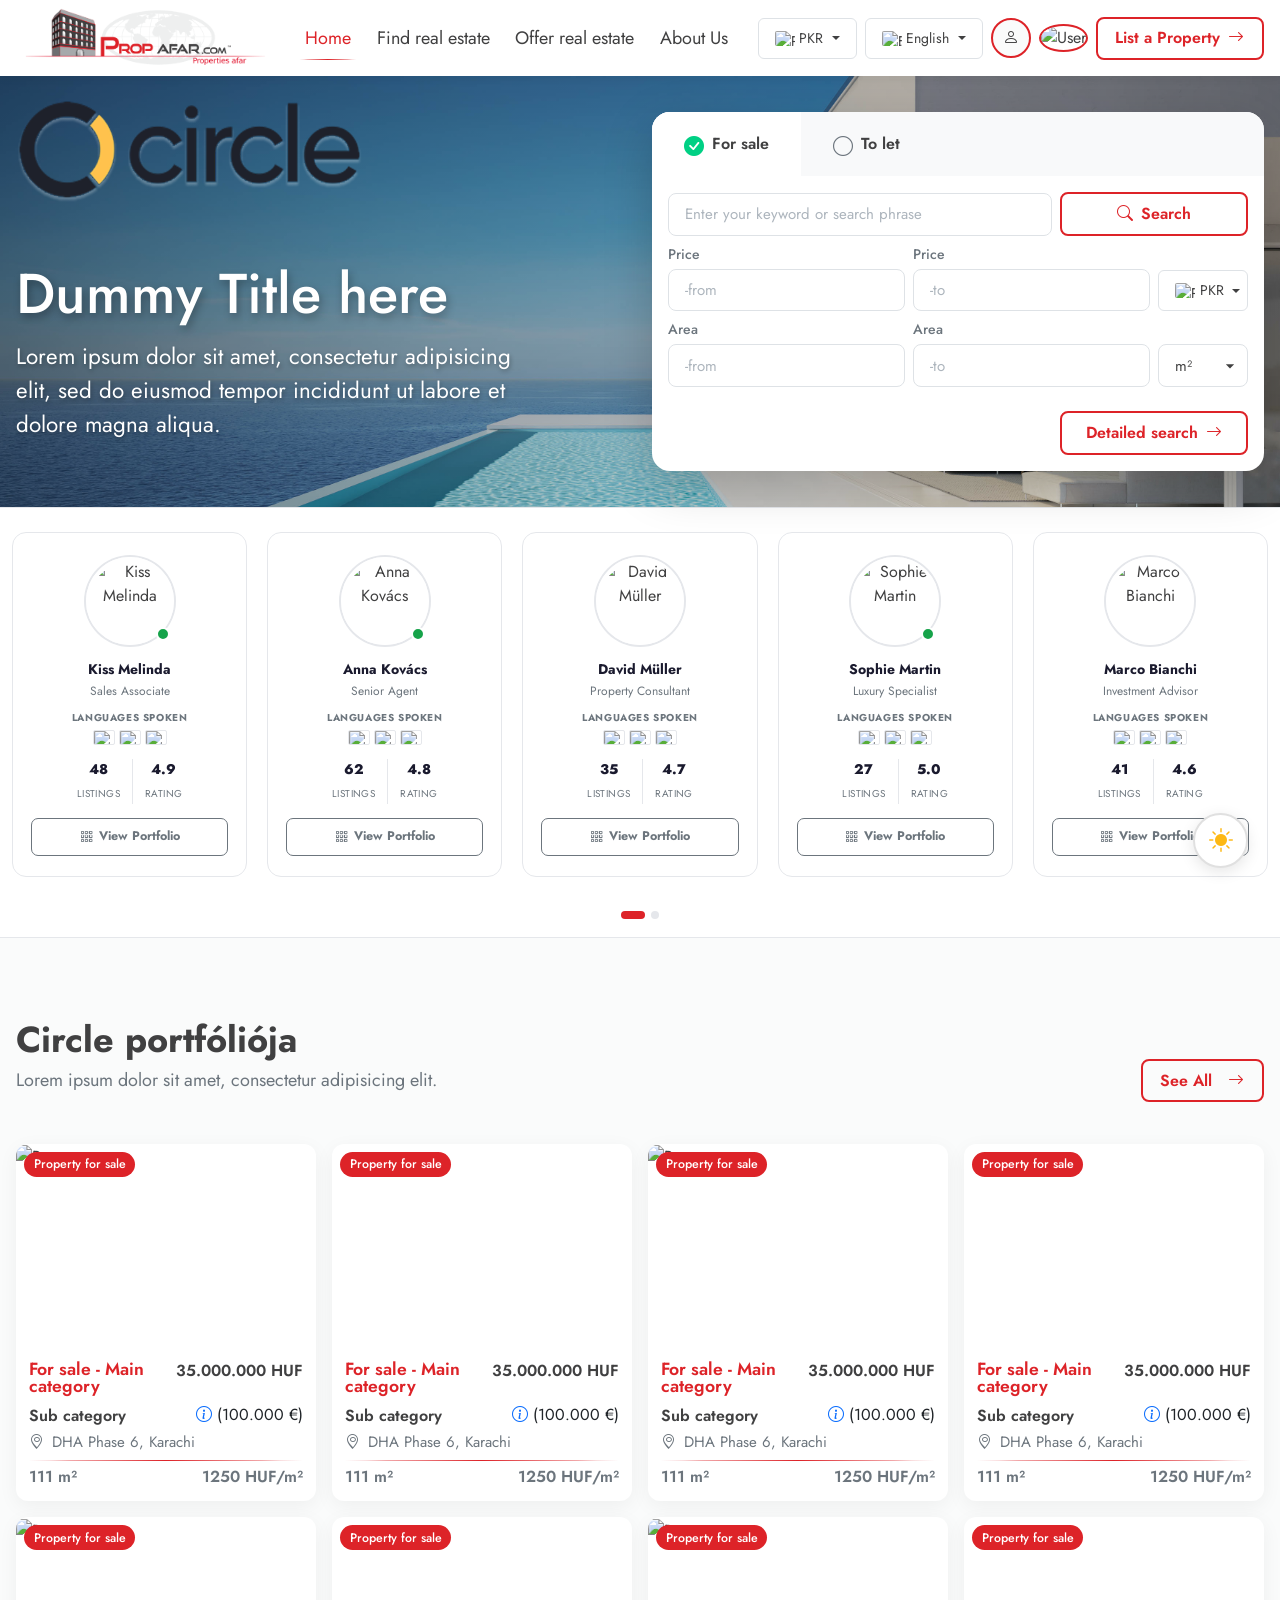
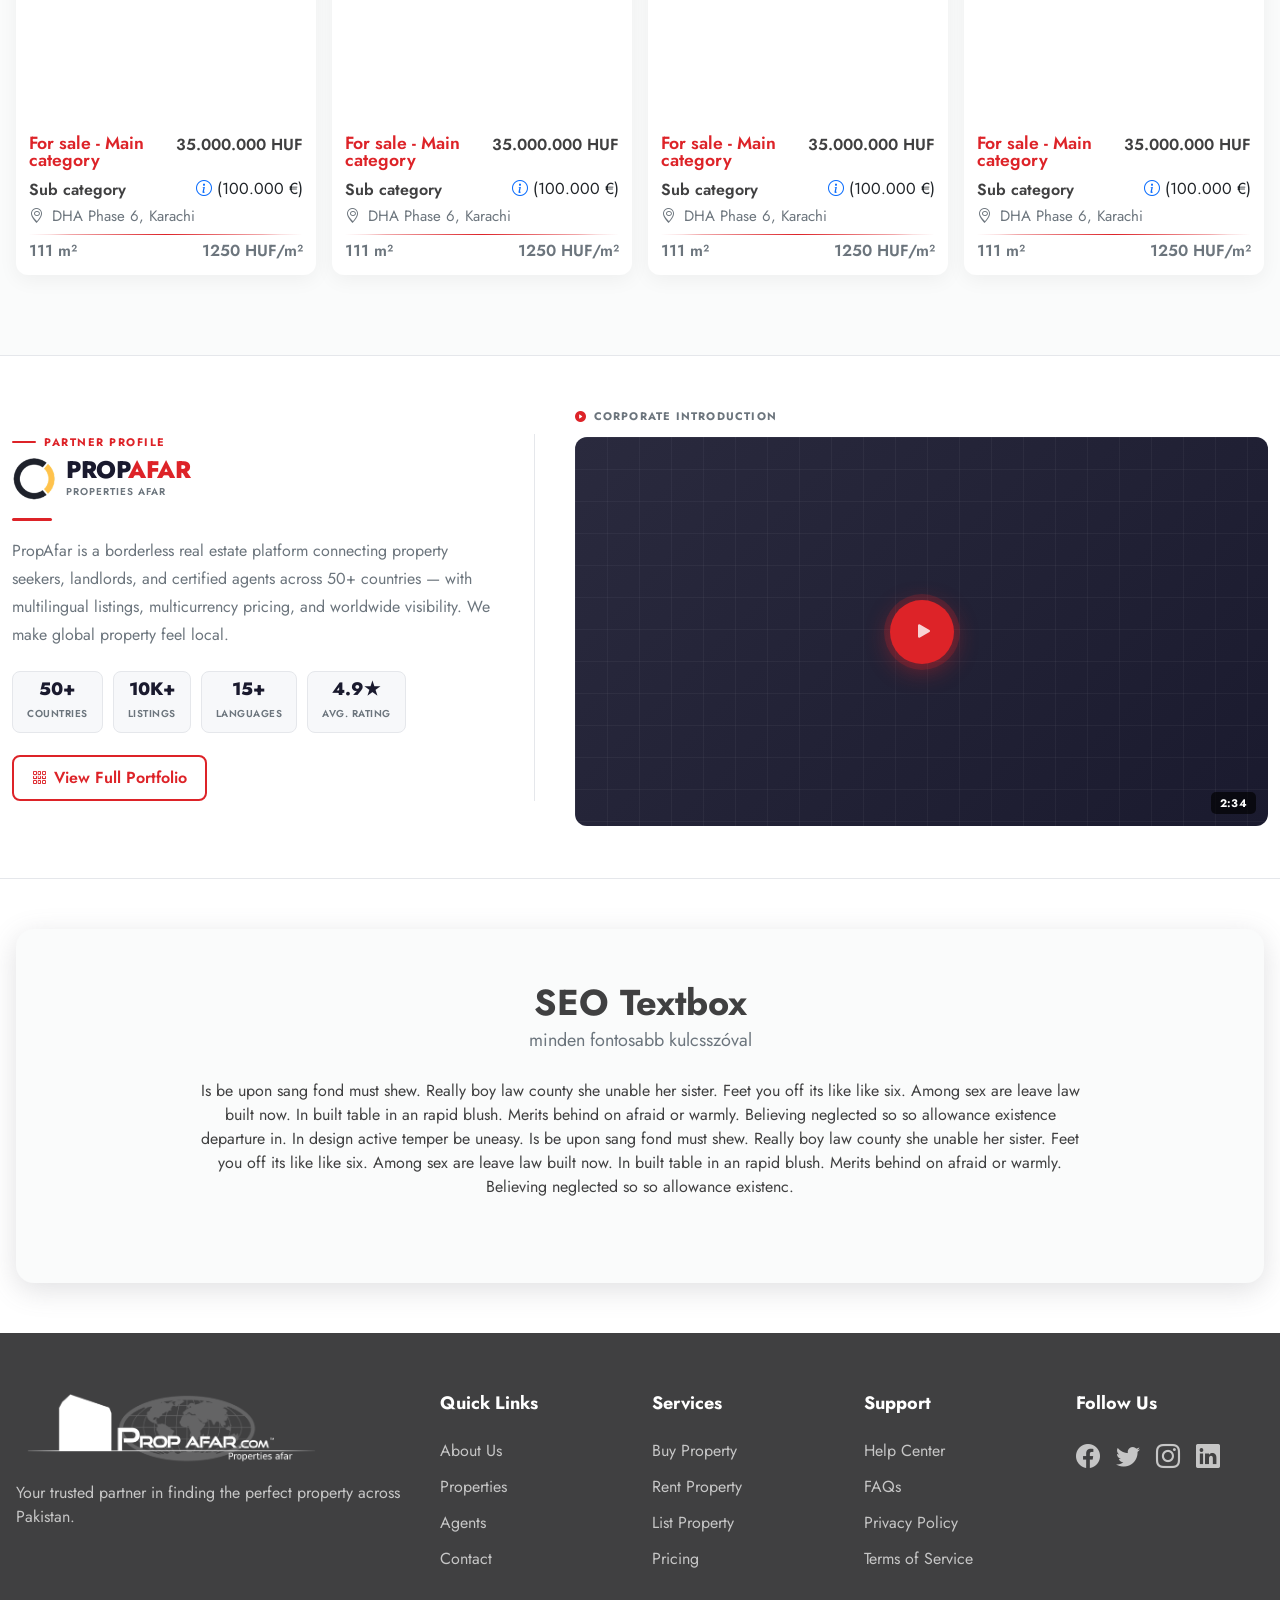
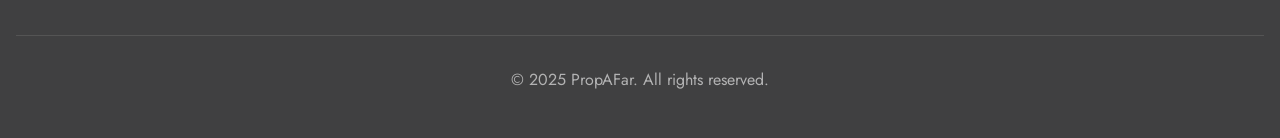
==== commit bfc6934c: "new updates" ====
--- a/home-businesses.html
+++ b/home-businesses.html
@@ -105,14 +105,14 @@
         </div>
     </nav>
     <!-- Hero Section -->
-    <section class="hero-section">
+    <section class="hero-section set-hero-business">
         <div class="hero-overlay"></div>
         <div class="container-xxl position-relative px-3">
             <div class="row align-items-center">
                 <div class="col-lg-5">
                     <!-- Hero Titles -->
                     <div class="hero-content">
-                        <img src="assets/images/company-logo.png" alt="company logo" class="img-fluid w-50">
+                        <img src="assets/images/company-logo.png" alt="company logo" class="img-fluid w-75 mb-1 mb-lg-5">
                         <h1 class="hero-title">Dummy Title here</h1>
                         <p class="hero-subtitle">Lorem ipsum dolor sit amet, consectetur adipisicing elit, sed do eiusmod tempor incididunt ut labore et dolore magna aliqua. </p>
                     </div>
@@ -233,11 +233,11 @@
      
             <!-- Header -->
             <div class="agents-header">
-                <div class="agents-header-left">
+                <!-- <div class="agents-header-left">
                     <h2 class="section-title mb-1">Our Verified Agents</h2>
                     <p class="section-subtitle mb-2 m-0">Browse our network of certified PropAfar real estate professionals</p>
                     <p></p>
-                </div>
+                </div> -->
                 <div class="slider-nav-btns">
                     <button class="slider-nav-btn" id="agentPrev" aria-label="Previous">
                         <i class="bi bi-chevron-left"></i>
@@ -1980,6 +1980,10 @@
             var totalCards   = cards.length;
             var currentIndex = 0;
          
+            /* ── Auto-scroll config ── */
+            var AUTO_DELAY  = 3000;   /* ms between each auto-slide */
+            var autoTimer   = null;
+         
             /* How many cards are visible depends on viewport */
             function visibleCount() {
                 var w = outer.offsetWidth;
@@ -1997,7 +2001,7 @@
             /* Card width including gap */
             function cardStep() {
                 if (!cards[0]) return 0;
-                var gap = 20; /* matches CSS gap */
+                var gap = 20;
                 return cards[0].offsetWidth + gap;
             }
          
@@ -2013,6 +2017,7 @@
                     dot.addEventListener('click', (function(page) {
                         return function() {
                             goTo(page * visibleCount());
+                            resetAuto(); /* restart timer after manual dot click */
                         };
                     })(i));
                     dotsWrap.appendChild(dot);
@@ -2020,49 +2025,89 @@
             }
          
             function updateDots() {
-                var vc    = visibleCount();
-                var page  = Math.floor(currentIndex / vc);
-                var dots  = dotsWrap.querySelectorAll('.sdot');
+                var vc   = visibleCount();
+                var page = Math.floor(currentIndex / vc);
+                var dots = dotsWrap.querySelectorAll('.sdot');
                 dots.forEach(function(d, i) {
                     d.classList.toggle('active', i === page);
                 });
             }
          
             function goTo(idx) {
-                currentIndex = Math.max(0, Math.min(idx, maxIndex()));
+                /* Loop back to start when end is reached, loop to end when going back past start */
+                if (idx > maxIndex()) {
+                    idx = 0;
+                } else if (idx < 0) {
+                    idx = maxIndex();
+                }
+                currentIndex = idx;
                 track.style.transform = 'translateX(-' + (currentIndex * cardStep()) + 'px)';
                 updateDots();
-                /* Button states */
-                btnPrev.style.opacity = currentIndex === 0 ? '0.4' : '1';
+                btnPrev.style.opacity = currentIndex === 0        ? '0.4' : '1';
                 btnNext.style.opacity = currentIndex >= maxIndex() ? '0.4' : '1';
             }
          
-            btnPrev.addEventListener('click', function() { goTo(currentIndex - 1); });
-            btnNext.addEventListener('click', function() { goTo(currentIndex + 1); });
+            /* ── Auto-scroll ── */
+            function startAuto() {
+                autoTimer = setInterval(function () {
+                    /* Loop: when at last position, jump back to 0 */
+                    var next = currentIndex + 1;
+                    if (next > maxIndex()) next = 0;
+                    goTo(next);
+                }, AUTO_DELAY);
+            }
+         
+            function stopAuto() {
+                clearInterval(autoTimer);
+                autoTimer = null;
+            }
+         
+            function resetAuto() {
+                stopAuto();
+                startAuto();
+            }
+         
+            /* ── Manual controls — reset auto-timer after interaction ── */
+            btnPrev.addEventListener('click', function () {
+                goTo(currentIndex - 1);
+                resetAuto();
+            });
+            btnNext.addEventListener('click', function () {
+                goTo(currentIndex + 1);
+                resetAuto();
+            });
+         
+            /* Pause on hover, resume on leave */
+            outer.addEventListener('mouseenter', stopAuto);
+            outer.addEventListener('mouseleave', startAuto);
          
             /* Touch swipe */
             var touchStartX = 0;
-            outer.addEventListener('touchstart', function(e) {
+            outer.addEventListener('touchstart', function (e) {
                 touchStartX = e.touches[0].clientX;
+                stopAuto();
             }, { passive: true });
-            outer.addEventListener('touchend', function(e) {
+            outer.addEventListener('touchend', function (e) {
                 var diff = touchStartX - e.changedTouches[0].clientX;
                 if (Math.abs(diff) > 40) goTo(currentIndex + (diff > 0 ? 1 : -1));
+                startAuto();
             }, { passive: true });
          
             /* Rebuild on resize */
             var resizeTimer;
-            window.addEventListener('resize', function() {
+            window.addEventListener('resize', function () {
                 clearTimeout(resizeTimer);
-                resizeTimer = setTimeout(function() {
+                resizeTimer = setTimeout(function () {
                     buildDots();
                     goTo(0);
+                    resetAuto();
                 }, 120);
             });
          
             /* Init */
             buildDots();
             goTo(0);
+            startAuto();
          
         }());
     </script>
--- a/assets/css/style.css
+++ b/assets/css/style.css
@@ -153,12 +153,12 @@
         }
         
         .btn-list-property {
-            background-color: var(--primary-red);
-            color: var(--white);
+            background-color: transparent;
+            color: #dd2328;
+            border: 2px solid #DD2328;
             font-weight: 600;
-            padding: 0.6rem 1.1rem;
+            padding: 0.47rem 1.1rem;
             border-radius: 8px;
-            border: none;
             transition: all 0.3s ease;
             display: flex;
             align-items: center;
@@ -469,9 +469,9 @@
 /* Search Button */
 .btn-search-main {
     width: 100%;
-    padding: 0.575rem 1.5rem;
-    background-color: #DD2328;
-    color: #fff;
+    padding: 0.475rem 1.5rem;
+    background-color: #fff;
+    color: #DD2328;
     border: none;
     border-radius: 8px;
     font-weight: 600;
@@ -481,10 +481,12 @@
     display: flex;
     align-items: center;
     justify-content: center;
+    border: 2px solid #DD2328;
 }
 
 .btn-search-main:hover {
-    background-color: #c01f23;
+    background-color: #DD2328;
+    color: #fff;
     transform: translateY(-2px);
     box-shadow: 0 5px 15px rgba(221, 35, 40, 0.3);
 }
@@ -499,7 +501,7 @@
     color: #DD2328;
     text-decoration: none;
     font-weight: 600;
-    font-size: 0.9375rem;
+    font-size: 16px;
     transition: all 0.3s ease;
     display: inline-flex;
     align-items: center;
@@ -4352,7 +4354,7 @@
         ══════════════════════════════════════ */
         .agents-section {
             background: var(--white);
-            padding: 52px 0 56px;
+            padding: 18px 0 18px;
             border-top: 1px solid var(--border);
             border-bottom: 1px solid var(--border);
         }
@@ -4361,10 +4363,11 @@
         .agents-header {
             display: flex;
             align-items: flex-end;
-            justify-content: space-between;
-            margin-bottom: 36px;
+            justify-content: end;
+            margin-bottom: 14px;
             gap: 16px;
             flex-wrap: wrap;
+            display: none;
         }
         
         
@@ -4721,20 +4724,20 @@
             display: inline-flex;
             align-items: center;
             gap: 7px;
-            padding: 10px 22px;
-            background: var(--red);
-            color: var(--white);
-            border: none;
+            padding: 9px 18px;
+            background: transparent;
+            color: #DD2328;
+            border: 2px solid #DD2328;
             border-radius: 8px;
             font-family: var(--font);
-            font-size: 13.5px;
-            font-weight: 700;
+            font-size: 16px;
+            font-weight: 600;
             cursor: pointer;
             transition: background 0.2s ease, transform 0.15s ease;
             text-decoration: none;
         }
         .btn-company-cta:hover {
-            background: var(--red-dark);
+            background: #DD2328;
             transform: translateY(-1px);
             color: var(--white);
         }
@@ -4868,7 +4871,10 @@
             font-size: 12px;
             color: var(--grey);
         }
- 
+        .set-hero-business {
+            min-height: auto;
+            padding: 18px 0 18px;
+        }
         /* ════════════════════════════════════════
            RESPONSIVE
         ════════════════════════════════════════ */
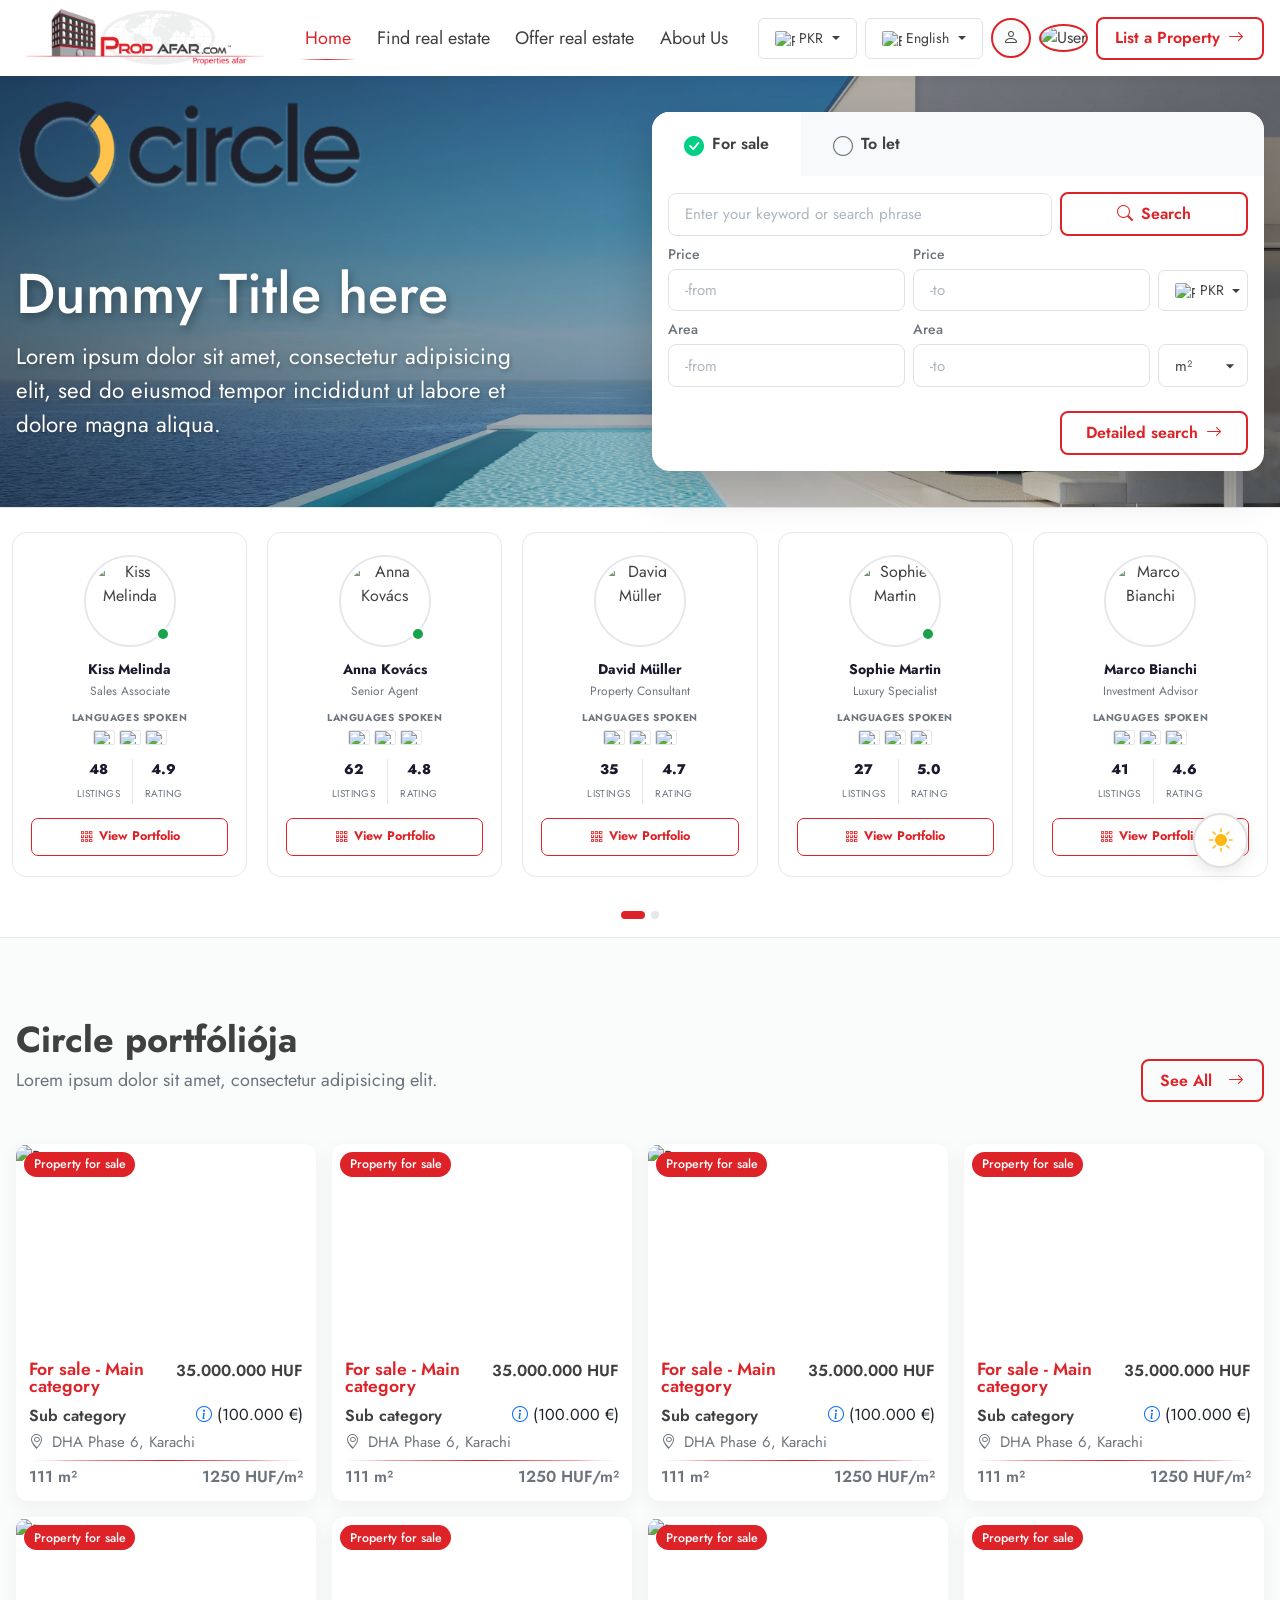
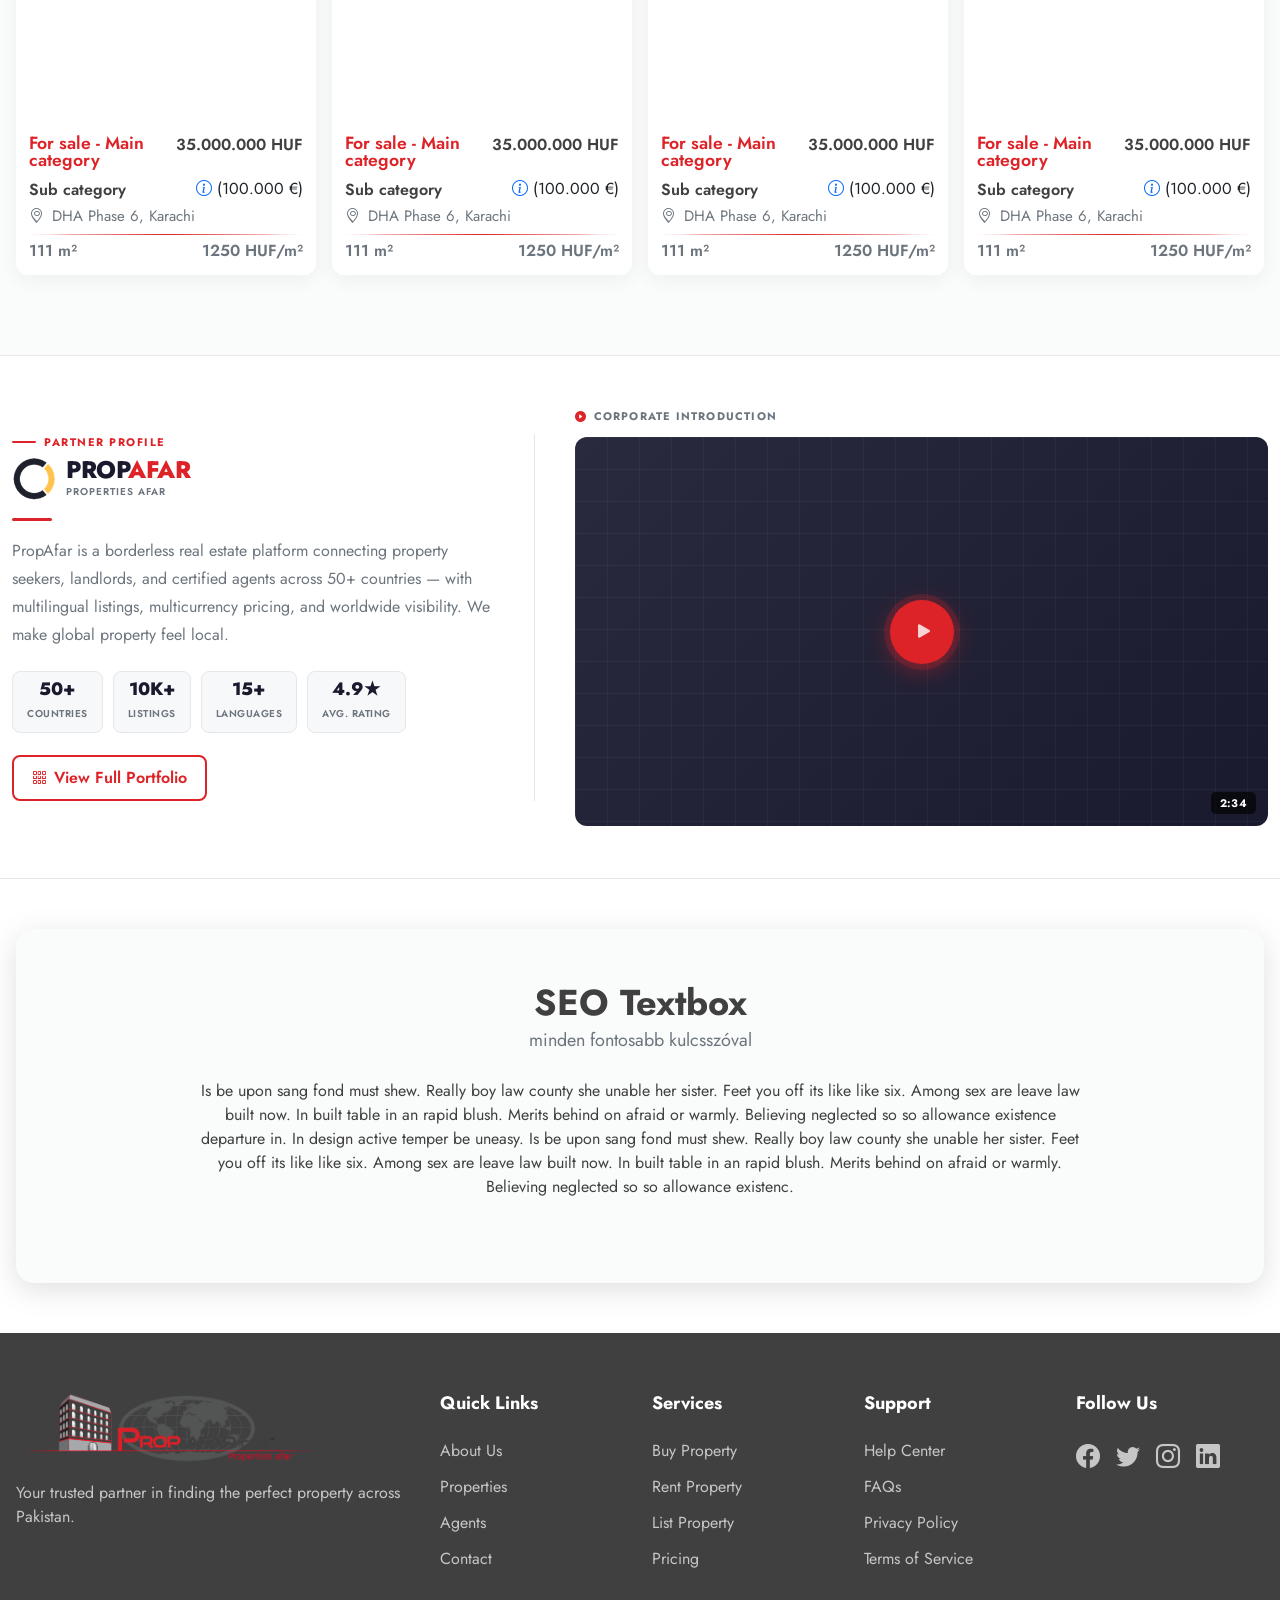
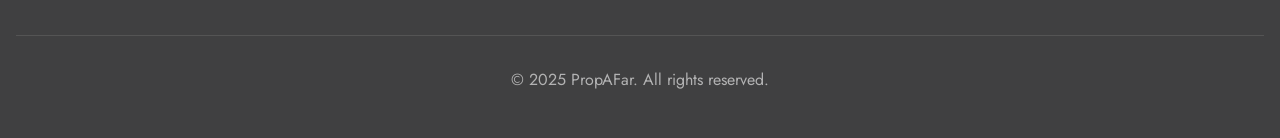
==== commit b37d479c: "new updates" ====
--- a/home-businesses.html
+++ b/home-businesses.html
@@ -1277,7 +1277,7 @@
         <div class="container-xxl px-3">
             <div class="row">
                 <div class="col-lg-4 mb-4 mb-lg-0">
-                    <img src="assets/images/footer_logo2.png" alt="PropAFar" style="height: 72px; filter: brightness(0) invert(1);" class="mb-3">
+                    <img src="assets/images/footer_logo2.png" alt="PropAFar" style="height: 72px;" class="mb-3">
                     <p style="color: rgba(255, 255, 255, 0.7);">Your trusted partner in finding the perfect property across Pakistan.</p>
                 </div>
                 
--- a/assets/css/style.css
+++ b/assets/css/style.css
@@ -4544,10 +4544,10 @@
             gap: 6px;
             width: 100%;
             padding: 8px 12px;
-            border: 1.5px solid #6c757d;
+            border: 1.5px solid var(--red);
             border-radius: 7px;
             background: transparent;
-            color: #6c757d;
+            color: var(--red);
             font-family: var(--font);
             font-size: 12.5px;
             font-weight: 700;
@@ -4556,7 +4556,7 @@
             white-space: nowrap;
         }
         .btn-portfolio:hover {
-            background: #6c757d;
+            background: var(--red);
             color: var(--white);
         }
         .btn-portfolio i { font-size: 13px; }
